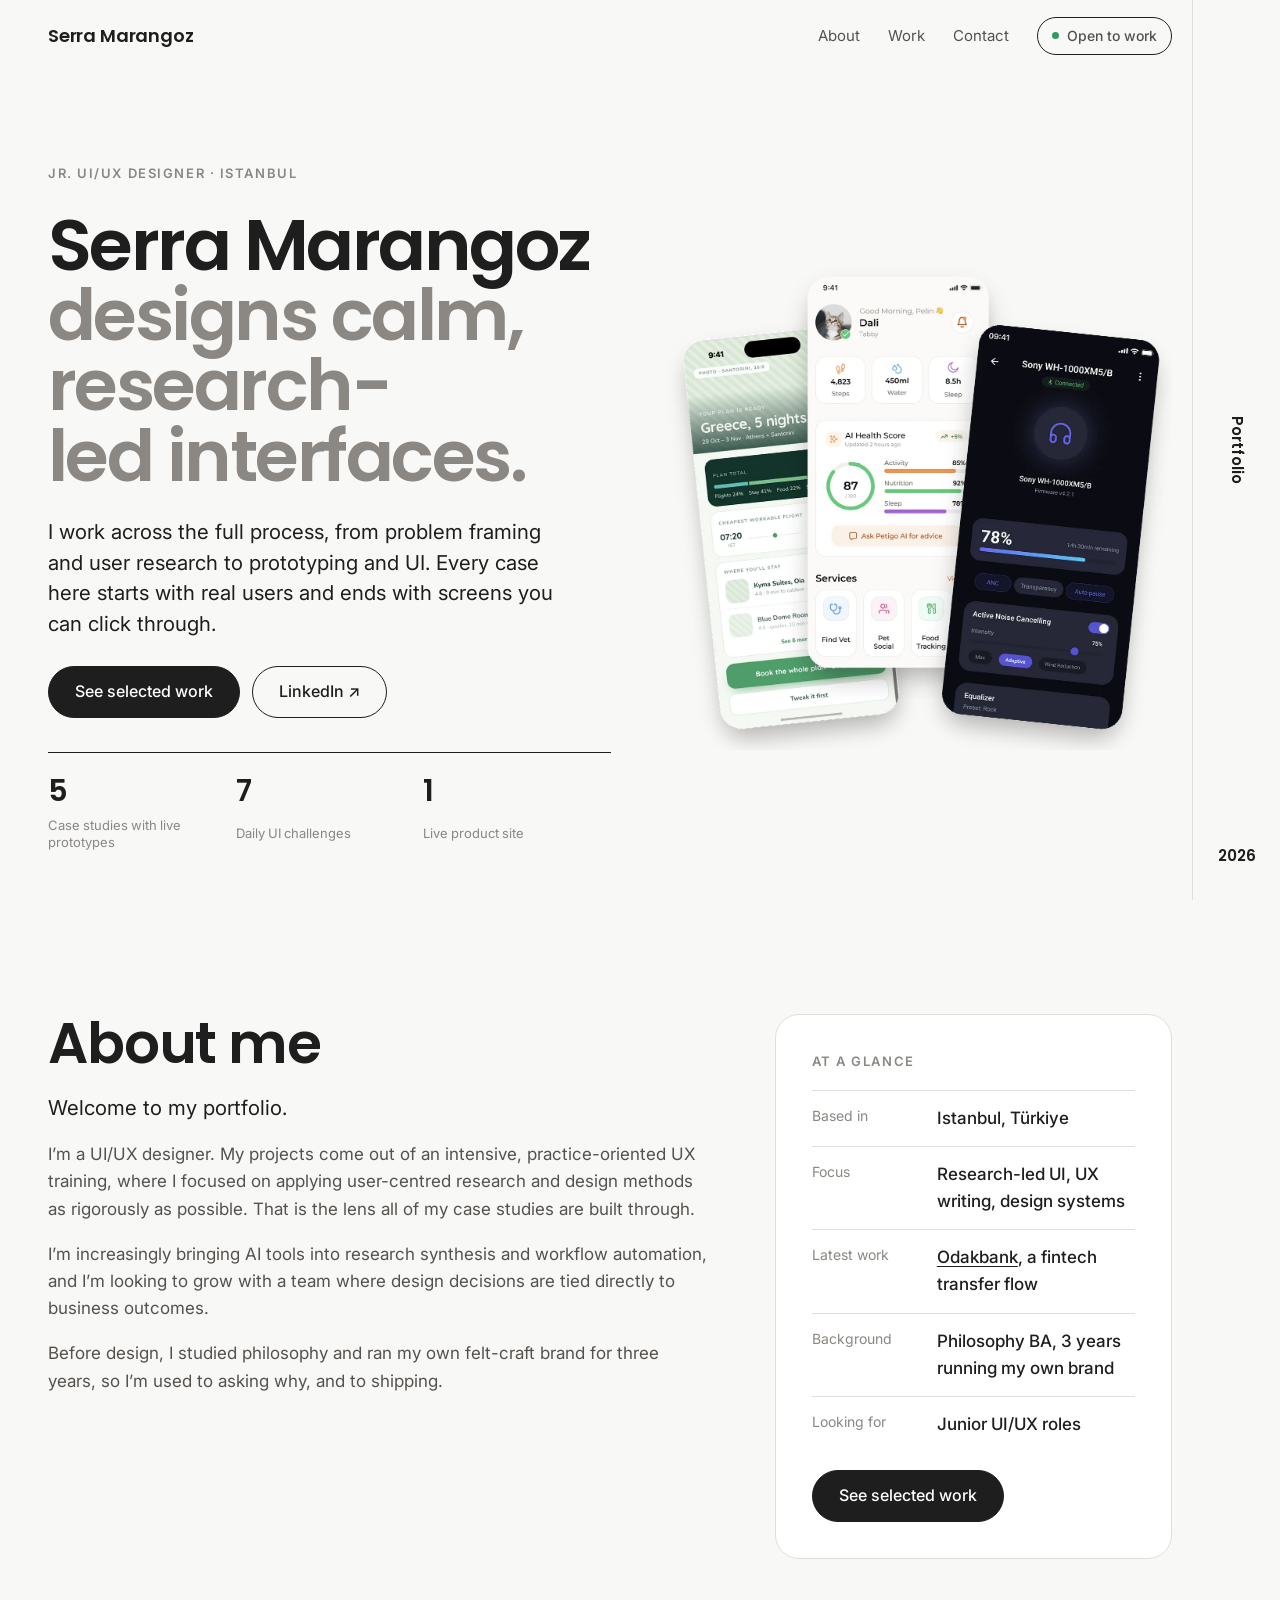
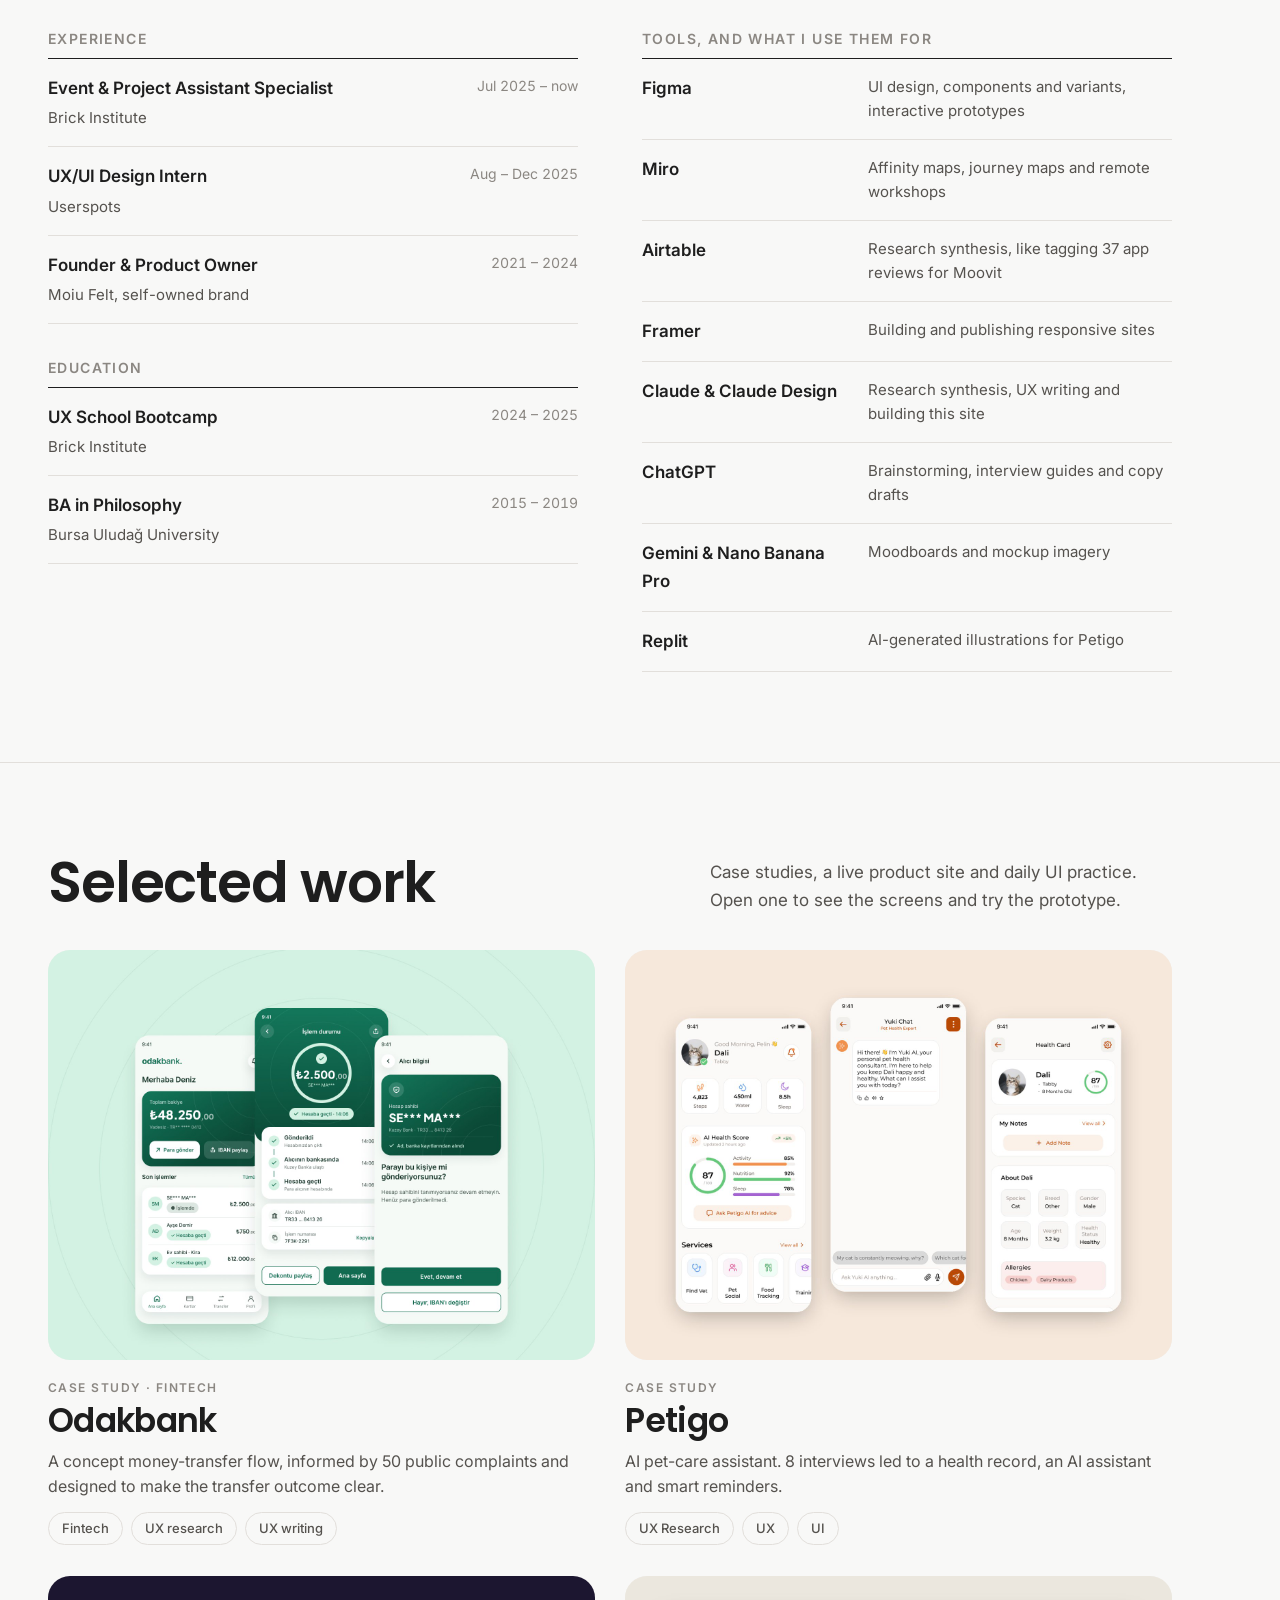
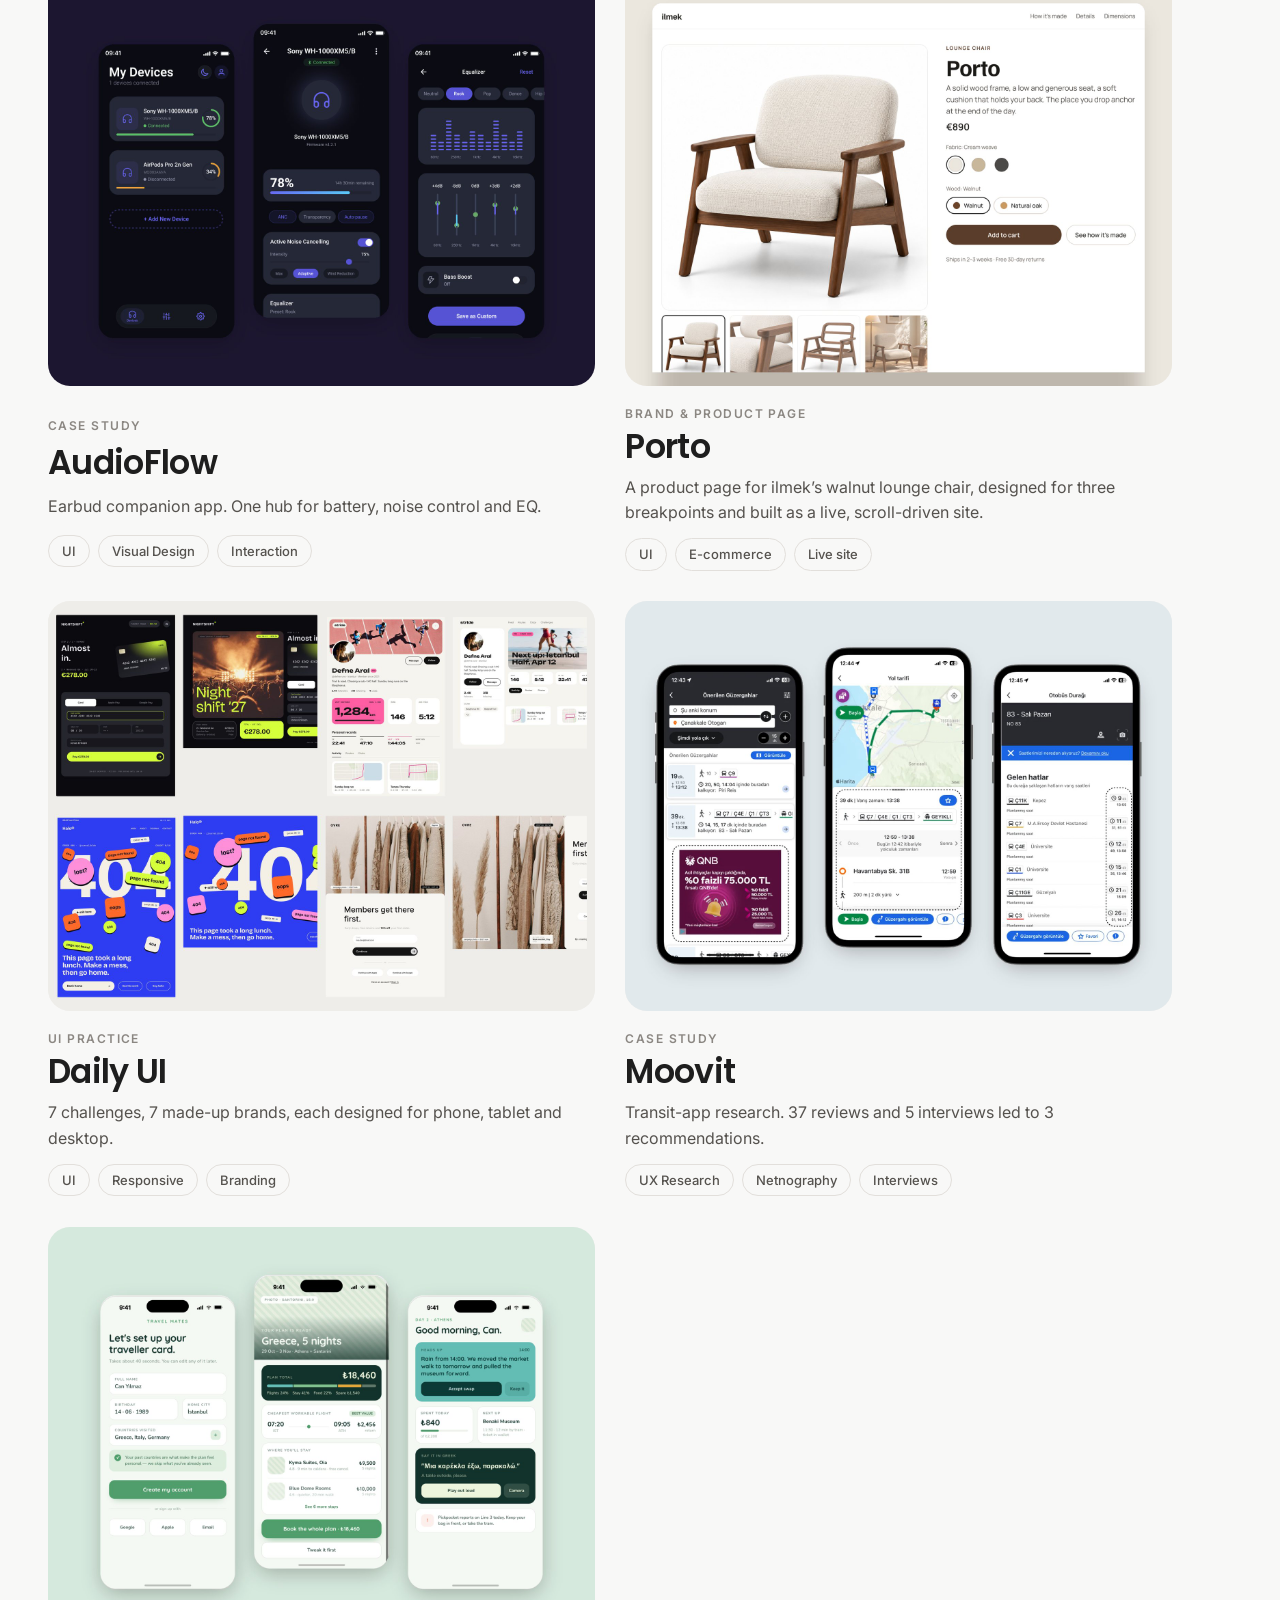
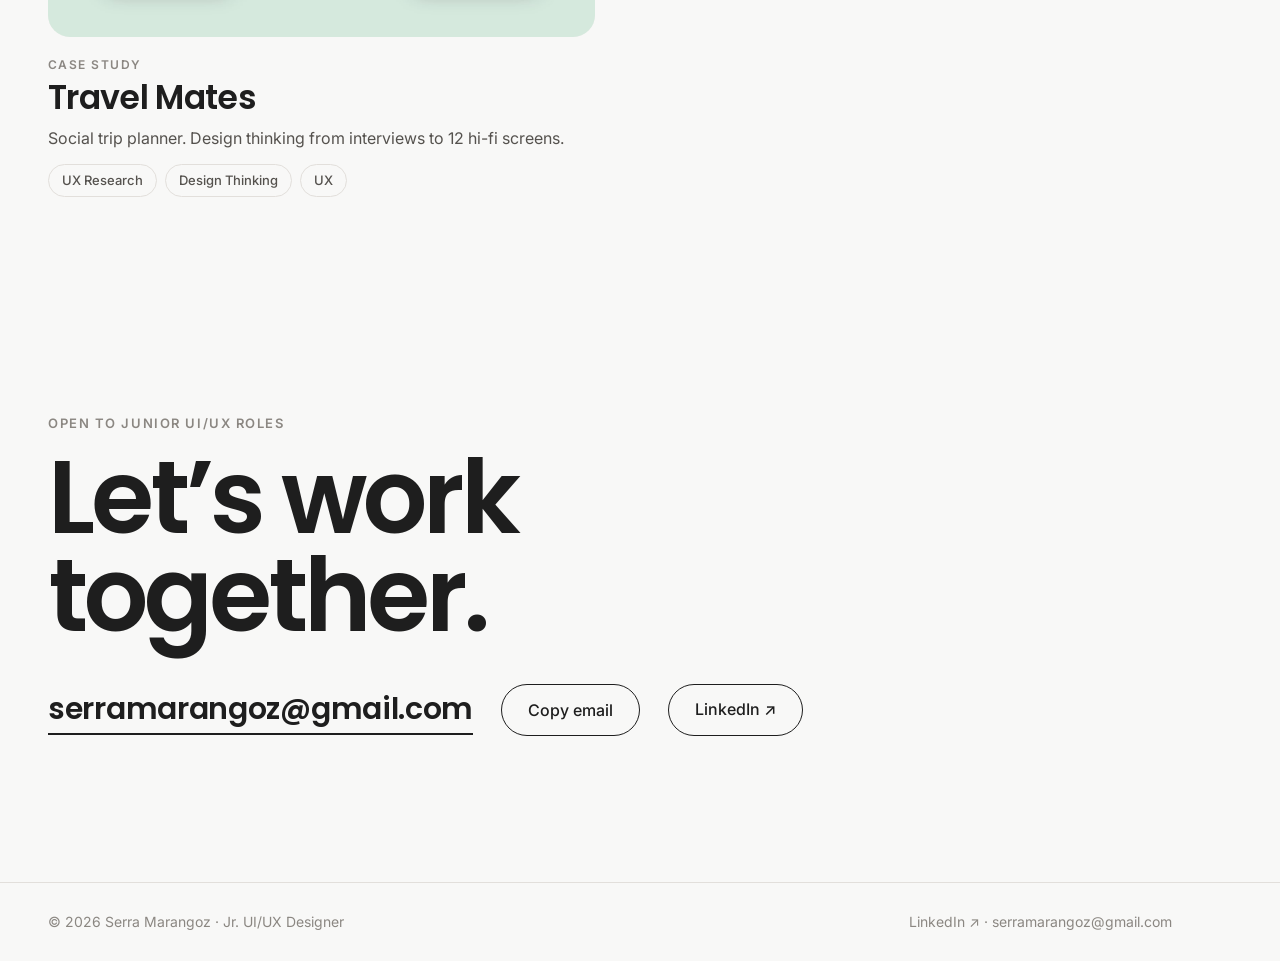
==== index.html @ dc9d54e0 "About: add an at-a-glance card in place of the photo Co-Authored-By: Claude Opus 5.5 <noreply@anthro" ====
<!doctype html>
<html lang="en">
<head>
<meta charset="utf-8">
<meta name="viewport" content="width=device-width, initial-scale=1, viewport-fit=cover">
<title>Serra Marangoz — UI/UX Designer</title>
<meta name="description" content="Portfolio of Serra Marangoz, a junior UI/UX designer. Research-led case studies with live Figma prototypes, Daily UI challenges and a live product site.">
<meta property="og:title" content="Serra Marangoz — UI/UX Designer">
<meta property="og:description" content="Portfolio of Serra Marangoz, a junior UI/UX designer. Research-led case studies with live Figma prototypes, Daily UI challenges and a live product site.">
<meta property="og:image" content="https://serramarangoz.github.io/assets/img/share.jpg">
<meta name="twitter:card" content="summary_large_image">
<meta name="theme-color" content="#f8f8f7">
<link rel="icon" href="data:image/svg+xml,%3Csvg xmlns=%27http://www.w3.org/2000/svg%27 viewBox=%270 0 64 64%27%3E%3Crect width=%2764%27 height=%2764%27 rx=%2714%27 fill=%27%231e1e1e%27/%3E%3Ctext x=%2732%27 y=%2744%27 font-family=%27Arial%27 font-weight=%27700%27 font-size=%2734%27 text-anchor=%27middle%27 fill=%27white%27%3ESM%3C/text%3E%3C/svg%3E">
<link rel="preconnect" href="https://fonts.googleapis.com"><link rel="preconnect" href="https://fonts.gstatic.com" crossorigin><link rel="stylesheet" href="https://fonts.googleapis.com/css2?family=Inter:wght@400;500;600&family=Poppins:wght@500;600&display=swap">
<link rel="stylesheet" href="./assets/style.css">
</head>
<body>
<div class="rail" aria-hidden="true"><div class="prog"></div><div class="label">Portfolio</div><div class="num">2026</div></div>
<header class="top">
  <div class="wrap">
    <a class="brand" href="./">Serra Marangoz</a>
    <nav class="menu" aria-label="Main"><a href="./#about">About</a><a href="./#work">Work</a><a href="./#contact" class="hide-sm">Contact</a>
      <a class="open" href="./#contact"><i></i><span>Open to work</span></a>
    </nav>
  </div>
</header>
<main>

<section class="hero" id="top"><div class="wrap hero-grid">
  <div class="stack">
    <p class="eyebrow">Jr. UI/UX Designer · Istanbul</p>
    <h1>Serra Marangoz <span class="soft">designs calm, research-led interfaces.</span></h1>
    <p class="lede">I work across the full process, from problem framing and user research to prototyping and UI. Every case here starts with real users and ends with screens you can click through.</p>
    <div class="btns"><a class="btn solid" href="#work">See selected work</a><a class="btn" href="https://www.linkedin.com/in/serramarangoz" target="_blank" rel="noopener">LinkedIn ↗</a></div>
    <div class="facts tabular"><div><b>5</b><span>Case studies with live prototypes</span></div><div><b>7</b><span>Daily UI challenges</span></div><div><b>1</b><span>Live product site</span></div></div>
  </div>
  <div class="collage"><img src="assets/img/hero-collage.webp" alt="Screens from Travel Mates, Petigo and AudioFlow" width="1302" height="1240" fetchpriority="high"></div>
</div></section>

<section class="sec" id="about"><div class="wrap">
  <div class="about-top no-portrait rv">
    <div class="bio">
      <h2>About me</h2>
      <p class="lede">Welcome to my portfolio.</p>
      <p>I’m a UI/UX designer. My projects come out of an intensive, practice-oriented UX training, where I focused on applying user-centred research and design methods as rigorously as possible. That is the lens all of my case studies are built through.</p>
      <p>I’m increasingly bringing AI tools into research synthesis and workflow automation, and I’m looking to grow with a team where design decisions are tied directly to business outcomes.</p>
      <p>Before design, I studied philosophy and ran my own felt-craft brand for three years, so I’m used to asking why, and to shipping.</p>
    </div>
    <aside class="snapshot" aria-label="At a glance">
      <p class="eyebrow">At a glance</p>
      <dl>
        <div><dt>Based in</dt><dd>Istanbul, Türkiye</dd></div>
        <div><dt>Focus</dt><dd>Research-led UI, UX writing, design systems</dd></div>
        <div><dt>Latest work</dt><dd><a href="work/odakbank.html">Odakbank</a>, a fintech transfer flow</dd></div>
        <div><dt>Background</dt><dd>Philosophy BA, 3 years running my own brand</dd></div>
        <div><dt>Looking for</dt><dd>Junior UI/UX roles</dd></div>
      </dl>
      <a class="btn solid" href="#work">See selected work</a>
    </aside>
  </div>
  <div class="cv rv">
    <div><h3>Experience</h3><dl>
      <div><dt>Event &amp; Project Assistant Specialist</dt><dd>Brick Institute</dd><span class="when">Jul 2025 – now</span></div>
      <div><dt>UX/UI Design Intern</dt><dd>Userspots</dd><span class="when">Aug – Dec 2025</span></div>
      <div><dt>Founder &amp; Product Owner</dt><dd>Moiu Felt, self-owned brand</dd><span class="when">2021 – 2024</span></div>
    </dl>
    <h3 style="margin-top:36px">Education</h3><dl>
      <div><dt>UX School Bootcamp</dt><dd>Brick Institute</dd><span class="when">2024 – 2025</span></div>
      <div><dt>BA in Philosophy</dt><dd>Bursa Uludağ University</dd><span class="when">2015 – 2019</span></div>
    </dl></div>
    <div><h3>Tools, and what I use them for</h3><dl class="tools"><div><dt>Figma</dt><dd>UI design, components and variants, interactive prototypes</dd></div><div><dt>Miro</dt><dd>Affinity maps, journey maps and remote workshops</dd></div><div><dt>Airtable</dt><dd>Research synthesis, like tagging 37 app reviews for Moovit</dd></div><div><dt>Framer</dt><dd>Building and publishing responsive sites</dd></div><div><dt>Claude &amp; Claude Design</dt><dd>Research synthesis, UX writing and building this site</dd></div><div><dt>ChatGPT</dt><dd>Brainstorming, interview guides and copy drafts</dd></div><div><dt>Gemini &amp; Nano Banana Pro</dt><dd>Moodboards and mockup imagery</dd></div><div><dt>Replit</dt><dd>AI-generated illustrations for Petigo</dd></div></dl></div>
  </div>
</div></section>

<section class="sec" id="work"><div class="wrap">
  <div class="sec-head rv"><h2>Selected work</h2><p>Case studies, a live product site and daily UI practice. Open one to see the screens and try the prototype.</p></div>
  <div class="cards"><a class="card rv" href="work/odakbank.html"><div class="media "><span class="ph" aria-hidden="true">Odakbank</span><img src="assets/img/work/odakbank.jpg" alt="Odakbank preview" loading="lazy" onerror="this.remove()"></div><div class="card-body"><span class="kind">Case study · Fintech</span><h3>Odakbank</h3><p class="what">A concept money-transfer flow, informed by 50 public complaints and designed to make the transfer outcome clear.</p><div class="tags"><span class="tag">Fintech</span><span class="tag">UX research</span><span class="tag">UX writing</span></div></div></a><a class="card rv" href="work/petigo.html"><div class="media "><span class="ph" aria-hidden="true">Petigo</span><img src="assets/img/work/petigo.jpg" alt="Petigo preview" loading="lazy" onerror="this.remove()"></div><div class="card-body"><span class="kind">Case study</span><h3>Petigo</h3><p class="what">AI pet-care assistant. 8 interviews led to a health record, an AI assistant and smart reminders.</p><div class="tags"><span class="tag">UX Research</span><span class="tag">UX</span><span class="tag">UI</span></div></div></a><a class="card rv" href="work/audioflow.html"><div class="media "><span class="ph" aria-hidden="true">AudioFlow</span><img src="assets/img/work/audioflow.jpg" alt="AudioFlow preview" loading="lazy" onerror="this.remove()"></div><div class="card-body"><span class="kind">Case study</span><h3>AudioFlow</h3><p class="what">Earbud companion app. One hub for battery, noise control and EQ.</p><div class="tags"><span class="tag">UI</span><span class="tag">Visual Design</span><span class="tag">Interaction</span></div></div></a><a class="card rv" href="work/porto.html"><div class="media "><span class="ph" aria-hidden="true">Porto</span><img src="assets/img/work/porto.jpg" alt="Porto preview" loading="lazy" onerror="this.remove()"></div><div class="card-body"><span class="kind">Brand &amp; product page</span><h3>Porto</h3><p class="what">A product page for ilmek’s walnut lounge chair, designed for three breakpoints and built as a live, scroll-driven site.</p><div class="tags"><span class="tag">UI</span><span class="tag">E-commerce</span><span class="tag">Live site</span></div></div></a><a class="card rv" href="daily-ui.html"><div class="media "><span class="ph" aria-hidden="true">Daily UI</span><img src="assets/img/work/daily-ui.jpg" alt="Daily UI preview" loading="lazy" onerror="this.remove()"></div><div class="card-body"><span class="kind">UI practice</span><h3>Daily UI</h3><p class="what">7 challenges, 7 made-up brands, each designed for phone, tablet and desktop.</p><div class="tags"><span class="tag">UI</span><span class="tag">Responsive</span><span class="tag">Branding</span></div></div></a><a class="card rv" href="work/moovit.html"><div class="media "><span class="ph" aria-hidden="true">Moovit</span><img src="assets/img/work/moovit.jpg" alt="Moovit preview" loading="lazy" onerror="this.remove()"></div><div class="card-body"><span class="kind">Case study</span><h3>Moovit</h3><p class="what">Transit-app research. 37 reviews and 5 interviews led to 3 recommendations.</p><div class="tags"><span class="tag">UX Research</span><span class="tag">Netnography</span><span class="tag">Interviews</span></div></div></a><a class="card rv" href="work/travel-mates.html"><div class="media "><span class="ph" aria-hidden="true">Travel Mates</span><img src="assets/img/work/travel-mates.jpg" alt="Travel Mates preview" loading="lazy" onerror="this.remove()"></div><div class="card-body"><span class="kind">Case study</span><h3>Travel Mates</h3><p class="what">Social trip planner. Design thinking from interviews to 12 hi-fi screens.</p><div class="tags"><span class="tag">UX Research</span><span class="tag">Design Thinking</span><span class="tag">UX</span></div></div></a></div>
</div></section>

<section class="contact" id="contact"><div class="wrap">
  <p class="eyebrow">Open to junior UI/UX roles</p>
  <h2 style="margin-top:16px">Let’s work together.</h2>
  <div class="row">
    <a class="mail" href="mailto:serramarangoz@gmail.com">serramarangoz@gmail.com</a>
    <button class="btn" type="button" data-copy="serramarangoz@gmail.com" data-out="copied">Copy email</button>
    <a class="btn" href="https://www.linkedin.com/in/serramarangoz" target="_blank" rel="noopener">LinkedIn ↗</a>
  </div>
  <p class="copied" id="copied" role="status"></p>
</div></section>

</main>
<footer class="foot"><div class="wrap"><span>© <span id="year">2026</span> Serra Marangoz · Jr. UI/UX Designer</span><span><a href="https://www.linkedin.com/in/serramarangoz" target="_blank" rel="noopener">LinkedIn ↗</a> · <a href="mailto:serramarangoz@gmail.com">serramarangoz@gmail.com</a></span></div></footer>
<button class="totop" type="button" aria-label="Back to top"><svg viewBox="0 0 24 24" fill="none" stroke="currentColor" stroke-width="2" stroke-linecap="round" stroke-linejoin="round" aria-hidden="true"><path d="M12 19V5M5 12l7-7 7 7"/></svg></button>
<script src="./assets/site.js"></script>
</body>
</html>
---- assets/style.css ----
/* Serra Marangoz — portfolio
   Layout: a reading column with a fixed hairline rail on the right that carries the
   page label (the same rail as the slide deck). Work is a numbered index with a cursor
   preview; case pages run Overview → Problem/Insight/Solution → Process → Prototype. */
:root{
  --bg:#f8f8f7;
  --surface:#ffffff;
  --ink:#1e1e1e;
  --ink-2:#55524e;
  --mute:#8b8782;
  --line:#e2dfdb;
  --chip:#efedea;
  --accent:#1e1e1e;
  --on-accent:#ffffff;
  --f-display:"Poppins","Helvetica Neue",Arial,sans-serif;
  --f-body:"Inter","Helvetica Neue",Arial,sans-serif;
  --gl:max(20px, env(safe-area-inset-left, 0px));
  --gr:max(20px, env(safe-area-inset-right, 0px));
  --rail:0px;
  --ease:cubic-bezier(.22,1,.36,1);
  color-scheme:light;
}
@media (prefers-color-scheme: dark){
  :root:not([data-theme="light"]){
    --bg:#141413; --surface:#1c1b1a; --ink:#f1efec; --ink-2:#bdb9b3; --mute:#8f8b85; --line:#2e2c2a; --chip:#242321;
    --accent:#f1efec; --on-accent:#141413; color-scheme:dark;
  }
}
:root[data-theme="dark"]{
  --bg:#141413; --surface:#1c1b1a; --ink:#f1efec; --ink-2:#bdb9b3; --mute:#8f8b85; --line:#2e2c2a; --chip:#242321;
  --accent:#f1efec; --on-accent:#141413; color-scheme:dark;
}

*{box-sizing:border-box}
html{background:var(--bg);scroll-behavior:smooth}
body{margin:0;background:var(--bg);color:var(--ink);font-family:var(--f-body);font-size:17px;line-height:1.6;-webkit-font-smoothing:antialiased;overflow-x:clip}
img{display:block;max-width:100%;height:auto}
a{color:inherit}
h1,h2,h3,h4,p{margin:0}
h1,h2,h3{font-family:var(--f-display);font-weight:600;letter-spacing:-.02em;line-height:1.08;text-wrap:balance}
:focus-visible{outline:2px solid var(--ink);outline-offset:3px;border-radius:6px}
::selection{background:var(--ink);color:var(--bg)}

@media (min-width:1100px){ :root{ --rail:88px } }
.wrap{max-width:1280px;margin:0 auto;padding-left:var(--gl);padding-right:calc(var(--gr) + var(--rail))}
@media (min-width:1100px){ .wrap{padding-left:max(48px,var(--gl))} }

.eyebrow{font-size:13px;font-weight:600;letter-spacing:.12em;text-transform:uppercase;color:var(--mute)}
.lede{font-size:clamp(19px,1.6vw,23px);line-height:1.5;color:var(--ink);max-width:40ch}
.body{color:var(--ink-2);max-width:62ch}
.tabular{font-variant-numeric:tabular-nums}

/* ---------- rail (desktop) ---------- */
.rail{display:none}
@media (min-width:1100px){
  .rail{display:block;position:fixed;top:0;bottom:0;right:0;width:var(--rail);border-left:1px solid var(--line);z-index:40;background:var(--bg)}
  .rail .label{position:absolute;top:50%;left:50%;transform:translate(-50%,-50%) rotate(90deg);font-family:var(--f-display);font-weight:600;font-size:15px;white-space:nowrap;letter-spacing:.01em}
  .rail .num{position:absolute;bottom:32px;left:0;right:0;text-align:center;font-family:var(--f-display);font-weight:600;font-size:15px}
  .rail .prog{position:absolute;top:0;left:-1px;width:1px;height:0;background:var(--ink)}
}

/* ---------- header ---------- */
body::before{content:"";position:fixed;inset:0 0 auto;height:env(safe-area-inset-top,0px);z-index:60;background:var(--bg)}
.top{position:sticky;top:env(safe-area-inset-top,0px);z-index:30;background:color-mix(in srgb,var(--bg) 86%,transparent);backdrop-filter:blur(14px);-webkit-backdrop-filter:blur(14px);border-bottom:1px solid transparent;transition:border-color .3s}
.top.scrolled{border-bottom-color:var(--line)}
.top .wrap{display:flex;align-items:center;justify-content:space-between;gap:20px;height:72px}
.brand{font-family:var(--f-display);font-weight:600;font-size:18px;text-decoration:none;letter-spacing:-.01em;white-space:nowrap}
.menu{display:flex;align-items:center;gap:28px;font-size:15px}
.menu a{text-decoration:none;color:var(--ink-2);transition:color .2s}
.menu a:hover,.menu a[aria-current="page"]{color:var(--ink)}
.open{display:inline-flex;align-items:center;gap:8px;font-size:14px;font-weight:500;border:1px solid var(--ink);border-radius:100px;padding:7px 14px;text-decoration:none;white-space:nowrap}
.open i{width:7px;height:7px;border-radius:50%;background:#2f9e5b;box-shadow:0 0 0 0 rgba(47,158,91,.5);animation:ping 2.4s infinite}
@keyframes ping{70%{box-shadow:0 0 0 7px rgba(47,158,91,0)}100%{box-shadow:0 0 0 0 rgba(47,158,91,0)}}
@media (max-width:820px){ .menu .hide-sm{display:none} .menu{gap:18px} }
@media (max-width:480px){ .open span{display:none} .open{padding:8px} }

/* ---------- buttons, tags ---------- */
.btn{display:inline-flex;align-items:center;justify-content:center;gap:10px;height:52px;padding:0 26px;border-radius:100px;font-size:16px;font-weight:500;text-decoration:none;border:1px solid var(--ink);background:transparent;color:var(--ink);cursor:pointer;font-family:inherit;transition:background .25s,color .25s,transform .25s var(--ease)}
.btn:hover{background:var(--ink);color:var(--bg)}
.btn.solid{background:var(--accent);border-color:var(--accent);color:var(--on-accent)}
.btn.solid:hover{opacity:.88}
.btn:active{transform:scale(.98)}
.btns{display:flex;flex-wrap:wrap;gap:12px}
.tags{display:flex;flex-wrap:wrap;gap:8px}
.tag{font-size:13px;font-weight:500;border:1px solid var(--line);border-radius:100px;padding:5px 13px;color:var(--ink-2);white-space:nowrap}

/* ---------- hero (home) ---------- */
.hero{padding-block:clamp(56px,10vh,120px) clamp(48px,8vh,96px)}
.hero h1{font-size:clamp(44px,7.4vw,112px);line-height:.98;letter-spacing:-.035em;max-width:11.5ch}
.hero h1 .soft{color:var(--mute)}
.hero .row{display:grid;grid-template-columns:minmax(0,1.1fr) minmax(0,.9fr);gap:clamp(28px,5vw,80px);align-items:end;margin-top:clamp(32px,6vh,64px)}
.hero .stack{display:grid;gap:26px}
.hero .facts{display:grid;grid-template-columns:repeat(3,minmax(0,1fr));border-top:1px solid var(--ink)}
.hero .facts div{padding:14px 12px 0 0;display:grid;gap:2px}
.hero .facts b{font-family:var(--f-display);font-weight:600;font-size:clamp(22px,2.4vw,30px);letter-spacing:-.02em}
.hero .facts span{font-size:13px;color:var(--mute);line-height:1.35}
@media (max-width:820px){ .hero .row{grid-template-columns:1fr} }

/* ---------- section heads ---------- */
.sec{padding-block:clamp(64px,10vh,120px)}
.sec + .sec{border-top:1px solid var(--line)}
.sec-head{display:flex;justify-content:space-between;align-items:end;gap:20px;flex-wrap:wrap;margin-bottom:clamp(28px,4vh,44px)}
.sec-head h2{font-size:clamp(34px,4.4vw,60px)}
.sec-head p{color:var(--ink-2);max-width:42ch}

/* ---------- work index ---------- */
.index{list-style:none;margin:0;padding:0;border-top:1px solid var(--ink)}
.index li{border-bottom:1px solid var(--line)}
.index a{display:grid;grid-template-columns:56px minmax(0,1fr) minmax(0,1.25fr) minmax(0,1fr);gap:24px;align-items:center;padding:30px 0;text-decoration:none;transition:padding .45s var(--ease)}
.index .n{font-size:14px;font-weight:600;color:var(--mute);font-variant-numeric:tabular-nums}
.index h3{font-size:clamp(28px,3.4vw,44px);transition:transform .5s var(--ease)}
.index .what{color:var(--ink-2);font-size:16px;line-height:1.5}
.index .tags{justify-content:flex-end}
.index .thumb{display:none}
@media (hover:hover) and (pointer:fine){
  .index a:hover h3{transform:translateX(10px)}
  .index:hover a{opacity:.42} .index a:hover{opacity:1}
  .index a{transition:opacity .35s,padding .45s var(--ease)}
}
@media (max-width:900px){
  .index a{grid-template-columns:40px minmax(0,1fr);gap:8px 14px;padding:24px 0}
  .index .what,.index .tags{grid-column:2}
  .index .tags{justify-content:flex-start}
  .index .thumb{display:block;grid-column:2;aspect-ratio:16/10;max-width:100%;border-radius:14px;overflow:hidden;background:var(--chip);margin-top:8px}
  .index .thumb img{width:100%;height:100%;object-fit:cover}
}
.peek{position:fixed;left:0;top:0;width:340px;aspect-ratio:4/3;border-radius:16px;overflow:hidden;pointer-events:none;z-index:35;opacity:0;transform:translate(-50%,-50%) scale(.9);transition:opacity .3s,transform .45s var(--ease);background:var(--chip);box-shadow:0 30px 60px -20px rgba(0,0,0,.25)}
.peek.on{opacity:1;transform:translate(-50%,-50%) scale(1)}
.peek img{position:absolute;inset:0;width:100%;height:100%;object-fit:cover;opacity:0;transition:opacity .25s}
.peek img.on{opacity:1}

/* ---------- media placeholder ---------- */
.media{position:relative;background:var(--chip);overflow:hidden;border-radius:20px;max-width:100%}
.media img{width:100%;height:100%;object-fit:cover}
.media .ph{position:absolute;inset:0;display:grid;place-items:center;font-family:var(--f-display);font-weight:600;color:var(--mute);font-size:clamp(28px,4vw,56px);letter-spacing:-.02em;z-index:0}
.media img{position:relative;z-index:1}

/* ---------- daily ui strip (home) ---------- */
.strip{display:grid;grid-template-columns:repeat(7,minmax(0,1fr));gap:14px}
.strip a{display:grid;gap:10px;text-decoration:none}
.strip .media{aspect-ratio:3/4;border-radius:14px}
.strip .media img{transition:transform .8s var(--ease)}
.strip a:hover .media img{transform:scale(1.05)}
.strip b{font-size:12px;font-weight:600;color:var(--mute);letter-spacing:.08em}
.strip span{font-family:var(--f-display);font-weight:600;font-size:16px;line-height:1.2}
@media (max-width:1000px){ .strip{grid-template-columns:repeat(4,minmax(0,1fr))} }
@media (max-width:560px){ .strip{grid-template-columns:repeat(2,minmax(0,1fr))} }

/* ---------- feature (porto) ---------- */
.feature{display:grid;grid-template-columns:minmax(0,1.2fr) minmax(0,.8fr);gap:clamp(28px,4vw,64px);align-items:center;text-decoration:none}
.feature .media{aspect-ratio:4/3;border-radius:24px}
.feature .media img{transition:transform 1.2s var(--ease)}
.feature:hover .media img{transform:scale(1.04)}
.feature .copy{display:grid;gap:18px}
.feature h3{font-size:clamp(34px,4vw,56px)}
@media (max-width:820px){ .feature{grid-template-columns:1fr} }

/* ---------- about ---------- */
.about{display:grid;grid-template-columns:minmax(0,1fr) minmax(0,1fr);gap:clamp(32px,5vw,96px)}
.about .bio{display:grid;gap:22px;align-content:start}
.about .bio p{color:var(--ink-2)}
.cv{display:grid;gap:40px}
.cv h3{font-size:14px;font-weight:600;letter-spacing:.1em;text-transform:uppercase;color:var(--mute);font-family:var(--f-body);margin-bottom:12px}
.cv dl{margin:0;border-top:1px solid var(--ink)}
.cv dl div{display:grid;grid-template-columns:minmax(0,1fr) auto;gap:4px 16px;padding:16px 0;border-bottom:1px solid var(--line)}
.cv dt{font-weight:600}
.cv dd{margin:0;color:var(--ink-2);font-size:15px}
.cv .when{color:var(--mute);font-size:14px;font-variant-numeric:tabular-nums;white-space:nowrap;grid-column:2;grid-row:1}
@media (max-width:820px){ .about{grid-template-columns:1fr} }

/* ---------- contact ---------- */
.contact{padding-block:clamp(80px,14vh,160px)}
.contact h2{font-size:clamp(48px,8vw,128px);letter-spacing:-.04em;line-height:.95;max-width:9ch}
.contact .row{display:flex;flex-wrap:wrap;gap:14px 28px;align-items:center;margin-top:40px}
.mail{font-family:var(--f-display);font-weight:600;font-size:clamp(20px,2.4vw,30px);letter-spacing:-.01em;text-decoration:none;border-bottom:2px solid var(--ink);word-break:break-all}
.copied{font-size:14px;color:var(--mute);min-height:1.4em}
footer.foot{border-top:1px solid var(--line);padding-block:28px max(28px,env(safe-area-inset-bottom,0px))}
footer.foot .wrap{display:flex;justify-content:space-between;gap:16px;flex-wrap:wrap;font-size:14px;color:var(--mute)}
footer.foot a{text-decoration:none}
footer.foot a:hover{color:var(--ink)}

/* ---------- case pages ---------- */
.back{display:inline-flex;align-items:center;gap:8px;font-size:15px;color:var(--ink-2);text-decoration:none;margin-bottom:28px}
.back:hover{color:var(--ink)}
.case-hero{padding-block:clamp(40px,8vh,88px) clamp(36px,6vh,64px)}
.case-hero .grid{display:grid;grid-template-columns:minmax(0,1fr) minmax(0,1fr);gap:clamp(28px,5vw,72px);align-items:center}
.case-hero .copy{display:grid;gap:22px}
.case-hero h1{font-size:clamp(52px,7vw,104px);letter-spacing:-.035em;line-height:.95}
.case-hero .media{aspect-ratio:4/3.1;border-radius:24px}
.meta{display:grid;grid-template-columns:repeat(4,minmax(0,1fr));gap:0;border-top:1px solid var(--ink);margin-top:clamp(40px,7vh,72px)}
.meta div{padding:16px 16px 0 0;display:grid;gap:4px;min-width:0}
.meta dt{font-size:12px;font-weight:600;letter-spacing:.1em;text-transform:uppercase;color:var(--mute)}
.meta dd{margin:0;font-weight:500}
@media (max-width:900px){ .case-hero .grid{grid-template-columns:1fr} .meta{grid-template-columns:repeat(2,minmax(0,1fr));row-gap:18px} }

.story{display:grid;grid-template-columns:repeat(3,minmax(0,1fr));gap:20px}
.story article{background:var(--surface);border-radius:24px;padding:clamp(24px,2.6vw,36px);display:grid;gap:12px;align-content:start;border:1px solid var(--line)}
.story article.key{background:var(--ink);color:var(--bg);border-color:var(--ink)}
.story article.key p{color:color-mix(in srgb,var(--bg) 78%,var(--ink))}
.story .k{font-size:13px;font-weight:600;letter-spacing:.1em;text-transform:uppercase;color:var(--mute)}
.story article.key .k{color:color-mix(in srgb,var(--bg) 65%,var(--ink))}
.story h3{font-size:clamp(22px,2vw,28px);line-height:1.2}
.story p{color:var(--ink-2);font-size:16px}
@media (max-width:900px){ .story{grid-template-columns:1fr} }

.process{display:grid;grid-template-columns:repeat(var(--n,4),minmax(0,1fr));gap:28px;list-style:none;margin:0;padding:0}
.process li{border-top:2px solid var(--ink);padding-top:18px;display:grid;gap:6px;align-content:start}
.process .n{font-size:13px;font-weight:600;color:var(--mute);font-variant-numeric:tabular-nums}
.process h3{font-size:22px}
.process p{color:var(--ink-2);font-size:15px}
@media (max-width:900px){ .process{grid-template-columns:repeat(2,minmax(0,1fr))} }
@media (max-width:520px){ .process{grid-template-columns:1fr} }

/* prototype player */
.player{position:relative;border-radius:24px;overflow:hidden;background:var(--ink);aspect-ratio:16/10;max-width:100%}
.player.tall{aspect-ratio:4/5}
.player iframe{position:absolute;inset:0;width:100%;height:100%;border:0}
.player .poster{position:absolute;inset:0;display:grid;place-items:center;align-content:center;gap:18px;color:var(--bg);text-align:center;padding:24px;cursor:pointer;border:0;background:transparent;font-family:inherit;width:100%}
.player .poster .bgimg{position:absolute;inset:0;width:100%;height:100%;object-fit:cover;opacity:.35;transition:opacity .5s,transform 1.2s var(--ease)}
.player .poster:hover .bgimg{opacity:.45;transform:scale(1.03)}
.player .poster .play{position:relative;width:84px;height:84px;border-radius:50%;background:var(--bg);color:var(--ink);display:grid;place-items:center;transition:transform .4s var(--ease)}
.player .poster:hover .play{transform:scale(1.08)}
.player .poster .play svg{width:26px;height:26px;margin-left:4px}
.player .poster strong{position:relative;font-family:var(--f-display);font-weight:600;font-size:clamp(20px,2.2vw,28px)}
.player .poster small{position:relative;font-size:14px;opacity:.8}
.player-note{display:flex;justify-content:space-between;gap:16px;flex-wrap:wrap;margin-top:14px;font-size:14px;color:var(--mute)}
.player-note a{color:var(--ink);font-weight:500}
@media (max-width:700px){ .player{aspect-ratio:3/4} }

.decisions{display:grid;grid-template-columns:repeat(2,minmax(0,1fr));gap:20px}
.decisions article{border-top:1px solid var(--ink);padding-top:18px;display:grid;gap:8px}
.decisions .pain{font-size:13px;font-weight:600;letter-spacing:.08em;text-transform:uppercase;color:var(--accent-text,var(--mute))}
.decisions h3{font-size:24px}
.decisions p{color:var(--ink-2);font-size:16px;max-width:52ch}
@media (max-width:760px){ .decisions{grid-template-columns:1fr} }

.next{display:grid;grid-template-columns:auto minmax(0,1fr) auto;gap:24px;align-items:center;text-decoration:none;padding-block:clamp(40px,7vh,72px);border-top:1px solid var(--ink)}
.next small{font-size:13px;font-weight:600;letter-spacing:.1em;text-transform:uppercase;color:var(--mute)}
.next b{font-family:var(--f-display);font-weight:600;font-size:clamp(36px,5vw,72px);letter-spacing:-.03em;line-height:1}
.next .arr{font-size:clamp(32px,4vw,56px);transition:transform .5s var(--ease)}
.next:hover .arr{transform:translateX(10px)}
@media (max-width:600px){ .next{grid-template-columns:1fr} .next .arr{display:none} }

/* ---------- daily ui page ---------- */
.dui{display:grid;gap:clamp(64px,10vh,120px)}
.dui article{display:grid;grid-template-columns:minmax(0,.75fr) minmax(0,1.25fr);gap:clamp(28px,4vw,64px);align-items:start}
.dui .copy{display:grid;gap:16px;position:sticky;top:104px}
.dui .num{font-family:var(--f-display);font-weight:600;font-size:15px;color:var(--mute);font-variant-numeric:tabular-nums}
.dui h2{font-size:clamp(34px,4vw,54px)}
.dui .brand-line{font-size:18px}
.dui .brief{font-size:15px;color:var(--mute);border-left:2px solid var(--line);padding-left:14px}
.dui ol{margin:0;padding:0;list-style:none;display:grid;gap:14px;counter-reset:d}
.dui ol li{display:grid;grid-template-columns:28px minmax(0,1fr);gap:4px 6px;counter-increment:d}
.dui ol li::before{content:"0" counter(d);font-size:13px;font-weight:600;color:var(--mute);padding-top:3px}
.dui ol b{font-family:var(--f-display);font-weight:600}
.dui ol span{grid-column:2;color:var(--ink-2);font-size:15px}
.dui .media{aspect-ratio:16/10.4;border-radius:22px}
.dui .media img{object-fit:cover;object-position:top center}
@media (max-width:900px){ .dui article{grid-template-columns:1fr} .dui .copy{position:static} }

/* reveal: content is visible at rest; only nudged when it starts below the fold */
.rv{transition:opacity .9s var(--ease),transform 1s var(--ease)}
.js .rv.pre{opacity:0;transform:translateY(28px)}

@media (prefers-reduced-motion:reduce){
  html{scroll-behavior:auto}
  .js .rv.pre{opacity:1;transform:none}
  .open i{animation:none}
  *{transition-duration:.01ms!important}
}

/* ===== v2: image-first layout ===== */
.hero-grid{display:grid;grid-template-columns:minmax(0,1.05fr) minmax(0,.95fr);gap:clamp(24px,4vw,64px);align-items:center}
.hero-grid .stack{display:grid;gap:26px}
.hero-grid h1{font-size:clamp(44px,5.6vw,88px);max-width:12ch}
.hero-grid .facts{margin-top:8px}
.collage{position:relative;min-width:0}
.collage img{width:100%;height:auto;animation:float-in 1.2s var(--ease) both}
@keyframes float-in{from{opacity:0;transform:translateY(24px)}to{opacity:1;transform:none}}
@media (max-width:900px){.hero-grid{grid-template-columns:1fr}.collage{max-width:560px;margin:0 auto;order:-1}}

.cards{display:grid;grid-template-columns:repeat(2,minmax(0,1fr));gap:clamp(20px,2.4vw,36px)}
.card{display:grid;gap:18px;text-decoration:none;min-width:0}
.card .media{aspect-ratio:4/3;border-radius:22px}
.card .media img{transition:transform 1s var(--ease)}
.card:hover .media img{transform:scale(1.035)}
.card-body{display:grid;grid-template-columns:auto minmax(0,1fr);gap:6px 16px;align-items:start}
.card-body .n{font-size:14px;font-weight:600;color:var(--mute);padding-top:8px;font-variant-numeric:tabular-nums}
.card-body h3{font-size:clamp(26px,2.6vw,36px)}
.card-body .what{color:var(--ink-2);font-size:16px;margin-top:4px}
.card-body .tags{grid-column:2}
@media (max-width:760px){.cards{grid-template-columns:1fr}}

.strip{display:flex;gap:16px;overflow-x:auto;scroll-snap-type:x mandatory;padding-bottom:12px;scrollbar-width:thin}
.strip a{flex:0 0 clamp(260px,30vw,420px);scroll-snap-align:start}
.strip .media{aspect-ratio:16/10;border-radius:16px}
.strip .media img{object-fit:cover;object-position:center}

.decisions{grid-template-columns:repeat(var(--n,4),minmax(0,1fr));gap:clamp(16px,2vw,28px)}
.decisions article{border-top:0;padding-top:0;align-content:start}
.decisions .shot{background:var(--chip);border-radius:20px;padding:clamp(14px,1.6vw,22px);display:grid;place-items:center;margin-bottom:10px;aspect-ratio:3/4.4;max-width:100%;overflow:hidden}
.decisions .shot img{max-height:100%;width:auto;max-width:100%;border-radius:18px;box-shadow:0 18px 40px -18px rgba(20,15,10,.35)}
.decisions .shot.device img{border-radius:0;box-shadow:none}
.decisions .pain{color:var(--mute)}
.decisions h3{font-size:clamp(19px,1.7vw,23px)}
.decisions p{font-size:15px}
@media (max-width:1000px){.decisions{grid-template-columns:repeat(2,minmax(0,1fr))}}
@media (max-width:420px){.decisions{grid-template-columns:1fr}}

.case-hero .media{aspect-ratio:4/3}
.dui .media{aspect-ratio:auto;background:transparent}
.dui .media img{height:auto;border-radius:22px}
.dui .media .ph{display:none}
@media (prefers-reduced-motion:reduce){.collage img{animation:none}}

/* ===== v3 ===== */
.card-body{display:grid;grid-template-columns:1fr;gap:6px}
.card-body .kind{font-size:12px;font-weight:600;letter-spacing:.12em;text-transform:uppercase;color:var(--mute)}
.card-body .tags{grid-column:auto;margin-top:6px}

.about-top{display:grid;grid-template-columns:minmax(0,.8fr) minmax(0,1.2fr);gap:clamp(28px,5vw,80px);align-items:center;margin-bottom:clamp(48px,8vh,88px)}
.portrait{margin:0;border-radius:24px;overflow:hidden;aspect-ratio:1/1;max-width:100%;background:var(--chip)}
.portrait img{width:100%;height:100%;object-fit:cover}
.about-top .bio{display:grid;gap:18px}
.about-top .bio h2{font-size:clamp(34px,4.4vw,60px)}
.about-top .bio p{color:var(--ink-2);max-width:60ch}
.about-top .bio .lede{color:var(--ink)}
#about .cv{grid-template-columns:minmax(0,1fr) minmax(0,1fr);gap:clamp(32px,5vw,80px);display:grid}
.tools{margin:0;display:grid;grid-template-columns:1fr;border-top:1px solid var(--ink)}
.tools div{display:grid;grid-template-columns:minmax(0,.9fr) minmax(0,1.3fr);gap:4px 18px;padding:13px 0;border-bottom:1px solid var(--line)}
.tools dt{font-weight:600}
.tools dd{margin:0;color:var(--ink-2);font-size:15px}
@media (max-width:820px){.about-top,#about .cv{grid-template-columns:1fr}.portrait{max-width:360px}.tools div{grid-template-columns:1fr}}

.totop{position:fixed;right:calc(var(--rail) + max(20px, env(safe-area-inset-right,0px)));bottom:max(20px, env(safe-area-inset-bottom,0px));z-index:45;width:48px;height:48px;border-radius:50%;
  border:1px solid var(--ink);background:var(--bg);color:var(--ink);display:grid;place-items:center;cursor:pointer;opacity:0;transform:translateY(12px);pointer-events:none;transition:opacity .3s,transform .4s var(--ease),background .2s,color .2s}
.totop svg{width:20px;height:20px}
.totop.on{opacity:1;transform:none;pointer-events:auto}
.totop:hover{background:var(--ink);color:var(--bg)}

/* daily ui: zoom + viewer */
.dui-media{display:grid;gap:20px;min-width:0}
.zoom{all:unset;cursor:zoom-in;position:relative;display:block;border-radius:22px}
.zoom:focus-visible{outline:2px solid var(--ink);outline-offset:4px}
.zoom-hint{position:absolute;right:16px;bottom:16px;background:var(--ink);color:var(--bg);font-size:13px;font-weight:500;padding:8px 14px;border-radius:100px;opacity:0;transform:translateY(6px);transition:opacity .3s,transform .4s var(--ease)}
.zoom:hover .zoom-hint,.zoom:focus-visible .zoom-hint{opacity:1;transform:none}
@media (hover:none){.zoom-hint{opacity:1;transform:none}}
.dui-proto .player{aspect-ratio:16/10}
.lb{position:fixed;inset:0;z-index:100;background:#0e0d0c;display:grid;grid-template-rows:auto 1fr;color:#f1efec}
.lb[hidden]{display:none!important}
.lb-bar{display:flex;align-items:center;gap:16px;padding:max(14px,env(safe-area-inset-top,0px)) max(20px,env(safe-area-inset-right,0px)) 14px max(20px,env(safe-area-inset-left,0px));border-bottom:1px solid rgba(255,255,255,.12)}
.lb-tabs{display:flex;gap:6px;flex-wrap:wrap}
.lb-tabs button{all:unset;cursor:pointer;font-size:14px;padding:7px 14px;border-radius:100px;border:1px solid rgba(255,255,255,.25)}
.lb-tabs button[aria-pressed="true"]{background:#f1efec;color:#141413;border-color:#f1efec}
.lb-tabs button:focus-visible,.lb-x:focus-visible,.lb-nav:focus-visible{outline:2px solid #f1efec;outline-offset:2px}
.lb-title{margin-left:auto;font-family:var(--f-display);font-weight:600;font-size:15px;opacity:.8;white-space:nowrap;overflow:hidden;text-overflow:ellipsis}
.lb-x{all:unset;cursor:pointer;width:40px;height:40px;display:grid;place-items:center;border-radius:50%;border:1px solid rgba(255,255,255,.25);font-size:15px}
.lb-stage{overflow:auto;display:grid;justify-items:center;align-items:start;padding:28px max(64px,env(safe-area-inset-right,0px)) 40px max(64px,env(safe-area-inset-left,0px));overscroll-behavior:contain}
.lb-stage img{max-width:100%;height:auto;border-radius:14px;box-shadow:0 30px 80px -30px rgba(0,0,0,.6)}
.lb-nav{all:unset;cursor:pointer;position:fixed;top:50%;width:44px;height:44px;border-radius:50%;display:grid;place-items:center;background:rgba(255,255,255,.1);border:1px solid rgba(255,255,255,.2);font-size:18px}
.lb-nav.prev{left:max(12px,env(safe-area-inset-left,0px))}.lb-nav.next{right:max(12px,env(safe-area-inset-right,0px))}
@media (max-width:600px){.lb-stage{padding:16px 12px 80px}.lb-nav{top:auto;bottom:max(16px,env(safe-area-inset-bottom,0px))}.lb-title{display:none}}

/* ===== porto case ===== */
.brand-intro{display:grid;grid-template-columns:repeat(2,minmax(0,1fr));gap:clamp(28px,4vw,64px)}
.brand-intro > div{display:grid;gap:12px;align-content:start}
.brand-intro h2{font-size:clamp(32px,3.6vw,48px)}
.brand-intro p:not(.eyebrow){color:var(--ink-2)}
.brand-intro .brief-box{grid-column:1/-1;border-top:1px solid var(--ink);padding-top:24px}
.brand-intro .brief-box .lede{color:var(--ink);max-width:48ch}
.prows{display:grid;gap:clamp(40px,7vh,80px)}
.prows article{display:grid;grid-template-columns:minmax(0,1.35fr) minmax(0,.65fr);gap:clamp(24px,4vw,56px);align-items:center}
.prows article:nth-child(even){grid-template-columns:minmax(0,.65fr) minmax(0,1.35fr)}
.prows article:nth-child(even) .media{order:2}
.prows .media{border-radius:20px;max-height:640px;border:1px solid var(--line)}
.prows .media img{object-fit:cover;object-position:top}
.prows .copy{display:grid;gap:10px}
.prows .pain{font-size:13px;font-weight:600;letter-spacing:.08em;text-transform:uppercase;color:var(--mute)}
.prows h3{font-size:clamp(24px,2.4vw,32px)}
.prows p{color:var(--ink-2)}
.lives{display:grid;grid-template-columns:repeat(2,minmax(0,1fr));gap:clamp(16px,2vw,28px)}
.lives figure{margin:0;display:grid;gap:10px}
.lives .media{aspect-ratio:16/10;border-radius:18px;border:1px solid var(--line)}
.lives .media img{object-fit:cover;object-position:top}
.lives figcaption{font-size:14px;color:var(--ink-2)}
.prows article:nth-child(even) .media{order:2}
@media (max-width:820px){.brand-intro,.prows article,.prows article:nth-child(even),.lives{grid-template-columns:1fr}.prows article:nth-child(even) .media{order:0}}

/* ===== scrollspy ===== */
.menu a:not(.open){position:relative;padding-block:6px}
.menu a:not(.open)::after{content:"";position:absolute;left:0;right:0;bottom:0;height:2px;border-radius:2px;background:var(--ink);transform:scaleX(0);transform-origin:left;transition:transform .45s var(--ease)}
.menu a.active,.menu a[aria-current="page"]{color:var(--ink);font-weight:500}
.menu a.active::after,.menu a[aria-current="page"]::after{transform:scaleX(1)}
.rail .label{transition:opacity .25s}
.rail .label.swap{opacity:0}

/* odakbank case */
.odak{--odak:#116B50;--odak-tint:#D4F2E3;--accent-text:#116B50}
@media (prefers-color-scheme:dark){:root:not([data-theme="light"]) .odak{--odak:#7FD1AE;--odak-tint:#1d3a2f;--accent-text:#7FD1AE}}
:root[data-theme="dark"] .odak{--odak:#7FD1AE;--odak-tint:#1d3a2f;--accent-text:#7FD1AE}
.odak .decisions .pain{color:var(--accent-text)}
.odak .decisions .shot{aspect-ratio:3/4.6;background:var(--chip)}
.research{display:grid;grid-template-columns:minmax(0,.95fr) minmax(0,1.05fr);gap:clamp(28px,5vw,80px);align-items:start}
.research .copy{display:grid;gap:16px}
.research .copy > p:not(.lede){color:var(--ink-2)}
.research .small{font-size:13px;color:var(--mute);margin-top:-6px}
.stages{display:flex;gap:4px;height:52px;margin-top:8px}
.stages span{display:flex;align-items:center;gap:6px;padding:0 12px;border-radius:12px;background:var(--odak-tint);color:var(--ink);font-size:14px;white-space:nowrap;overflow:hidden;min-width:0}
.stages span:first-child{background:var(--odak);color:#fff}
.stages b{font-family:var(--f-display);font-weight:600;font-size:18px}
.note{border-left:3px solid var(--odak);background:var(--surface);padding:16px 18px;border-radius:0 14px 14px 0;font-size:15px;color:var(--ink-2)}
.note b{color:var(--ink)}
.bars{list-style:none;margin:0;padding:0;display:grid;gap:18px}
.bars li{display:grid;grid-template-columns:minmax(0,1fr) auto;gap:8px 16px;align-items:end}
.bars .lab{font-weight:500}
.bars b{font-family:var(--f-display);font-weight:600;font-size:20px}
.bars .bar{grid-column:1/-1;height:10px;border-radius:99px;background:var(--chip);position:relative;overflow:hidden}
.bars .bar::after{content:"";position:absolute;inset:0 auto 0 0;width:var(--w);background:var(--odak);border-radius:99px}
.bars li:nth-child(n+2) .bar::after{opacity:.55}
.wide{margin:0;display:grid;gap:12px}
.wide .media{border:1px solid var(--line);border-radius:20px;overflow-x:auto}
.wide .media img{min-width:900px;height:auto}
.wide figcaption{display:flex;justify-content:space-between;gap:16px;flex-wrap:wrap;font-size:14px;color:var(--ink-2)}
.wide figcaption a{color:var(--ink);font-weight:500}
.rewrites{list-style:none;margin:0;padding:0;border-top:1px solid var(--ink)}
.rewrites li{display:grid;grid-template-columns:minmax(0,1fr) 28px minmax(0,1.1fr) minmax(0,1.4fr);gap:16px 20px;align-items:start;padding:22px 0;border-bottom:1px solid var(--line)}
.rewrites .was,.rewrites .now{display:grid;gap:4px}
.rewrites s{color:var(--mute);text-decoration-thickness:1.5px}
.rewrites .now b{font-family:var(--f-display);font-weight:600;font-size:19px;color:var(--odak)}
.rewrites small{font-size:13px;color:var(--mute)}
.rewrites .to{color:var(--mute);font-size:20px;line-height:1.3}
.rewrites p{color:var(--ink-2);font-size:15px;margin:0}
@media (max-width:900px){.research{grid-template-columns:1fr}.rewrites li{grid-template-columns:minmax(0,1fr) 24px minmax(0,1fr)}.rewrites p{grid-column:1/-1}}
@media (max-width:520px){.stages span:not(:first-child) {padding:0 8px}.stages span:nth-child(2){font-size:0}.stages span:nth-child(2) b{font-size:16px}}
.odak .decisions .shot{display:flex;justify-content:center;align-items:center}
.odak .decisions .shot img{height:100%;width:auto;max-width:100%;object-fit:contain}

/* fixes: tools list overlap, phone prototypes on mobile */
.cv dl.tools div{grid-template-columns:minmax(0,.9fr) minmax(0,1.3fr)}
@media (max-width:820px){.cv dl.tools div{grid-template-columns:1fr}}
@media (max-width:700px){.player{aspect-ratio:9/19}.dui-proto .player{aspect-ratio:16/10}}

/* case pages, odakbank-style */
.cx .note{border-left:3px solid var(--odak);background:var(--surface);padding:16px 18px;border-radius:0 14px 14px 0;font-size:15px;color:var(--ink-2)}
.cx .note b{color:var(--ink)}
.cx .decisions .pain,.cx .prows .pain{color:var(--accent-text)}
@media (prefers-color-scheme:dark){:root:not([data-theme="light"]) .cx{--accent-text:var(--ink)}}
:root[data-theme="dark"] .cx{--accent-text:var(--ink)}
.statrow{display:grid;grid-template-columns:repeat(4,minmax(0,1fr));gap:8px}
.statrow div{background:var(--surface);border-radius:14px;padding:14px 14px 12px;display:grid;gap:2px}
.statrow b{font-family:var(--f-display);font-weight:600;font-size:26px;line-height:1.1}
.statrow span{font-size:13px;color:var(--mute)}
.findings{list-style:none;margin:0;padding:0;border-top:1px solid var(--ink)}
.findings li{display:grid;grid-template-columns:40px minmax(0,1fr);gap:12px;padding:18px 0;border-bottom:1px solid var(--line)}
.findings .n{font-family:var(--f-display);font-weight:600;color:var(--mute)}
.findings h3{font-size:18px;margin:0 0 4px}
.findings p{margin:0;color:var(--ink-2);font-size:15px}
.rmedia{border-radius:20px;overflow:hidden;border:1px solid var(--line);margin-bottom:24px}
.rmedia img{display:block;width:100%;height:auto}
.fullcase{margin-top:10px;font-size:14px}
.fullcase a{color:var(--ink);font-weight:500}
.cx .prows .media img{object-position:top}
@media (max-width:520px){.statrow{grid-template-columns:repeat(2,minmax(0,1fr))}}
.cx .prows .media,.odak .prows .media{max-height:none;aspect-ratio:auto;background:#fff}
.cx .prows .media img,.odak .prows .media img{height:auto;width:100%;object-fit:contain;position:static}
.about-top.no-portrait{grid-template-columns:minmax(0,1fr);max-width:820px}
.about-top.no-portrait{grid-template-columns:minmax(0,1.25fr) minmax(0,.75fr);max-width:none;align-items:start}
.snapshot{background:var(--surface);border:1px solid var(--line);border-radius:24px;padding:clamp(22px,3vw,36px);display:grid;gap:18px;align-self:center}
.snapshot dl{margin:0;display:grid}
.snapshot dl div{display:grid;grid-template-columns:minmax(0,.8fr) minmax(0,1.4fr);gap:12px;padding:14px 0;border-top:1px solid var(--line)}
.snapshot dt{color:var(--mute);font-size:14px}
.snapshot dd{margin:0;font-weight:500}
.snapshot dd a{color:inherit;text-decoration:underline;text-underline-offset:3px}
.snapshot .btn{justify-self:start}
@media (max-width:900px){.about-top.no-portrait{grid-template-columns:1fr}}
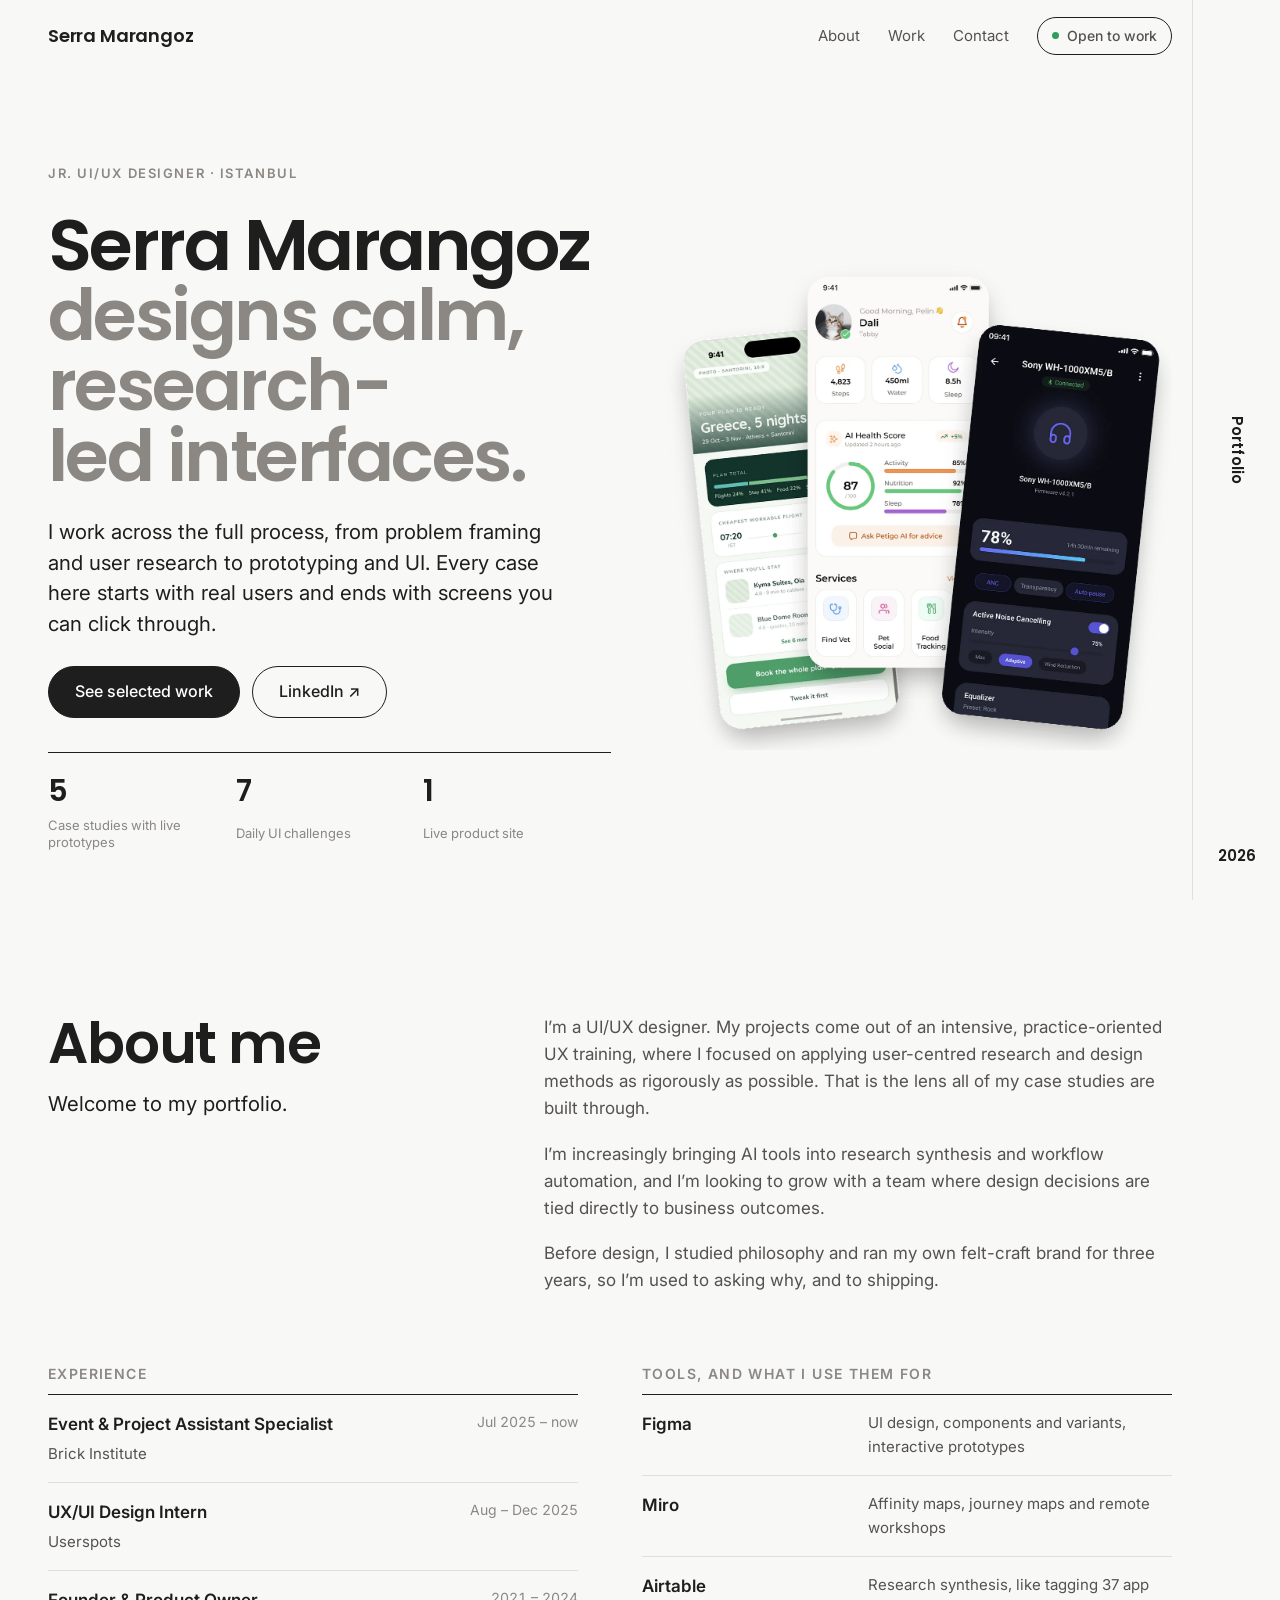
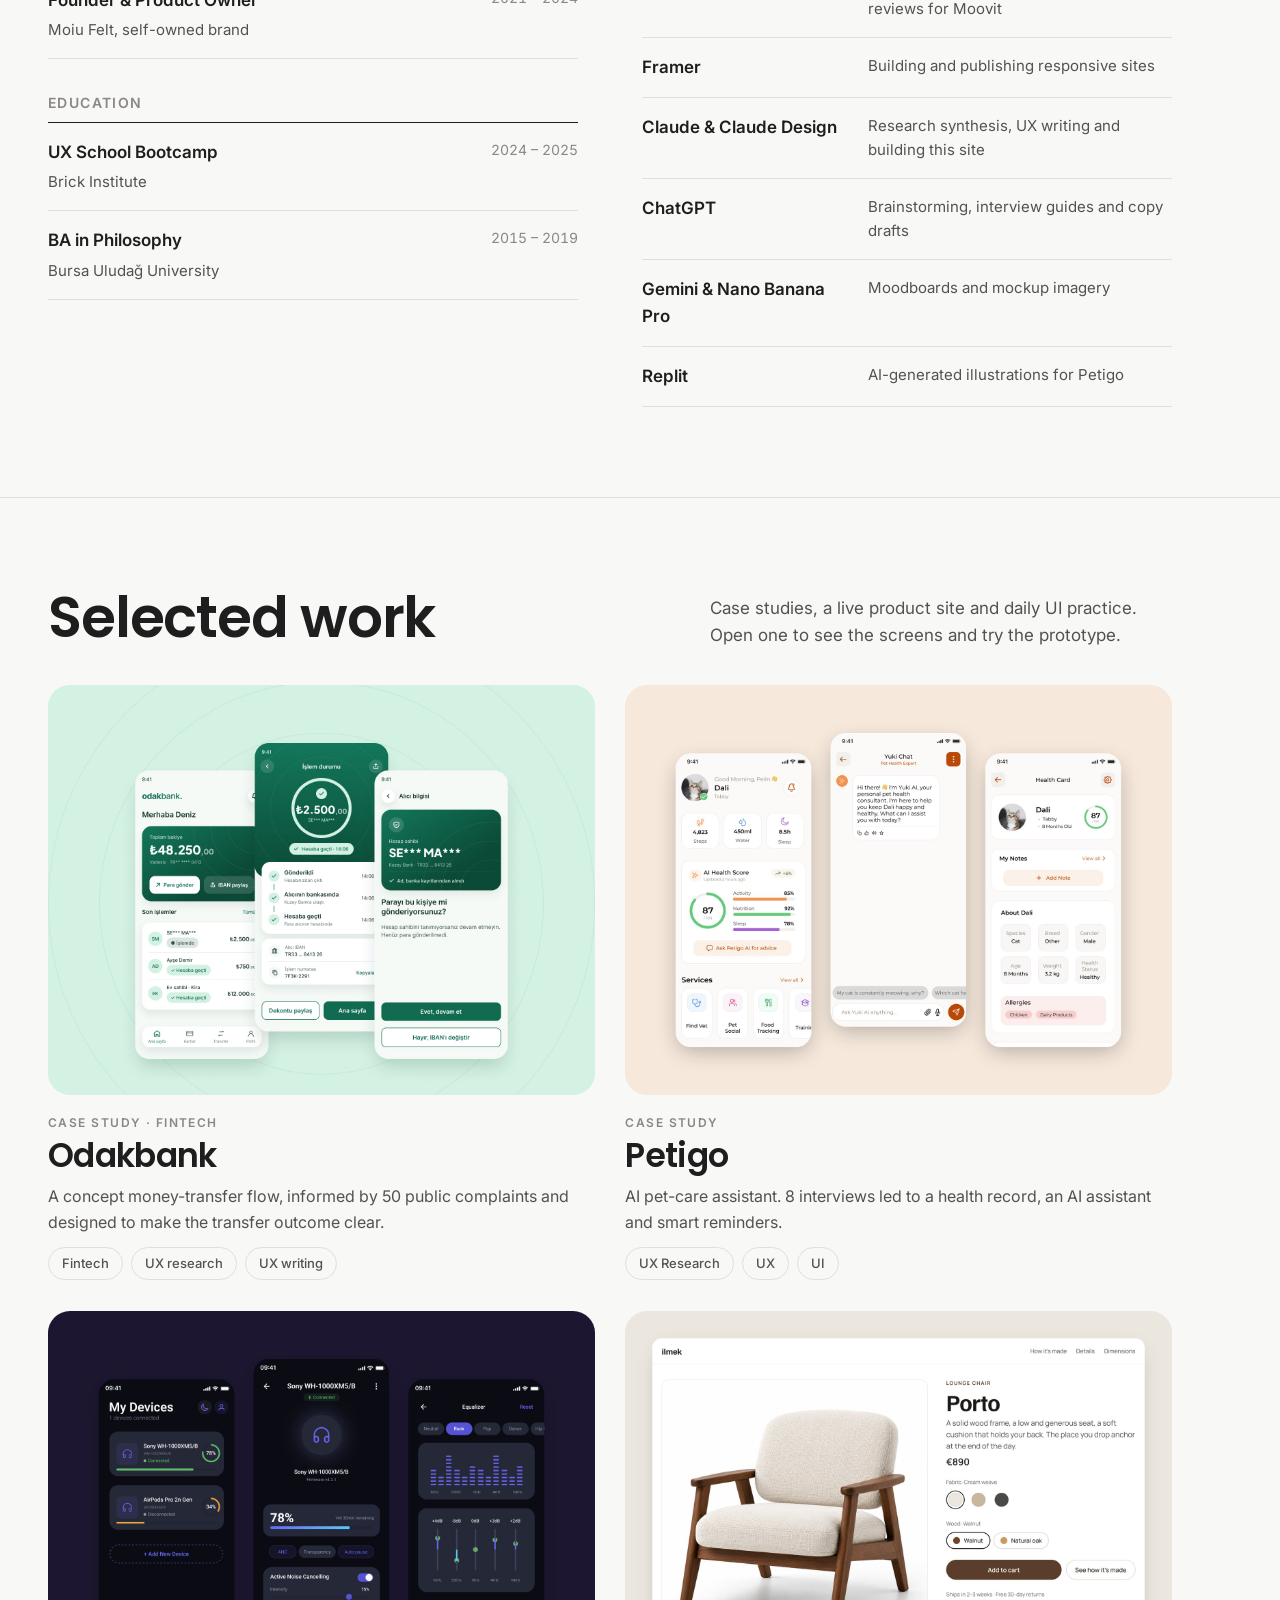
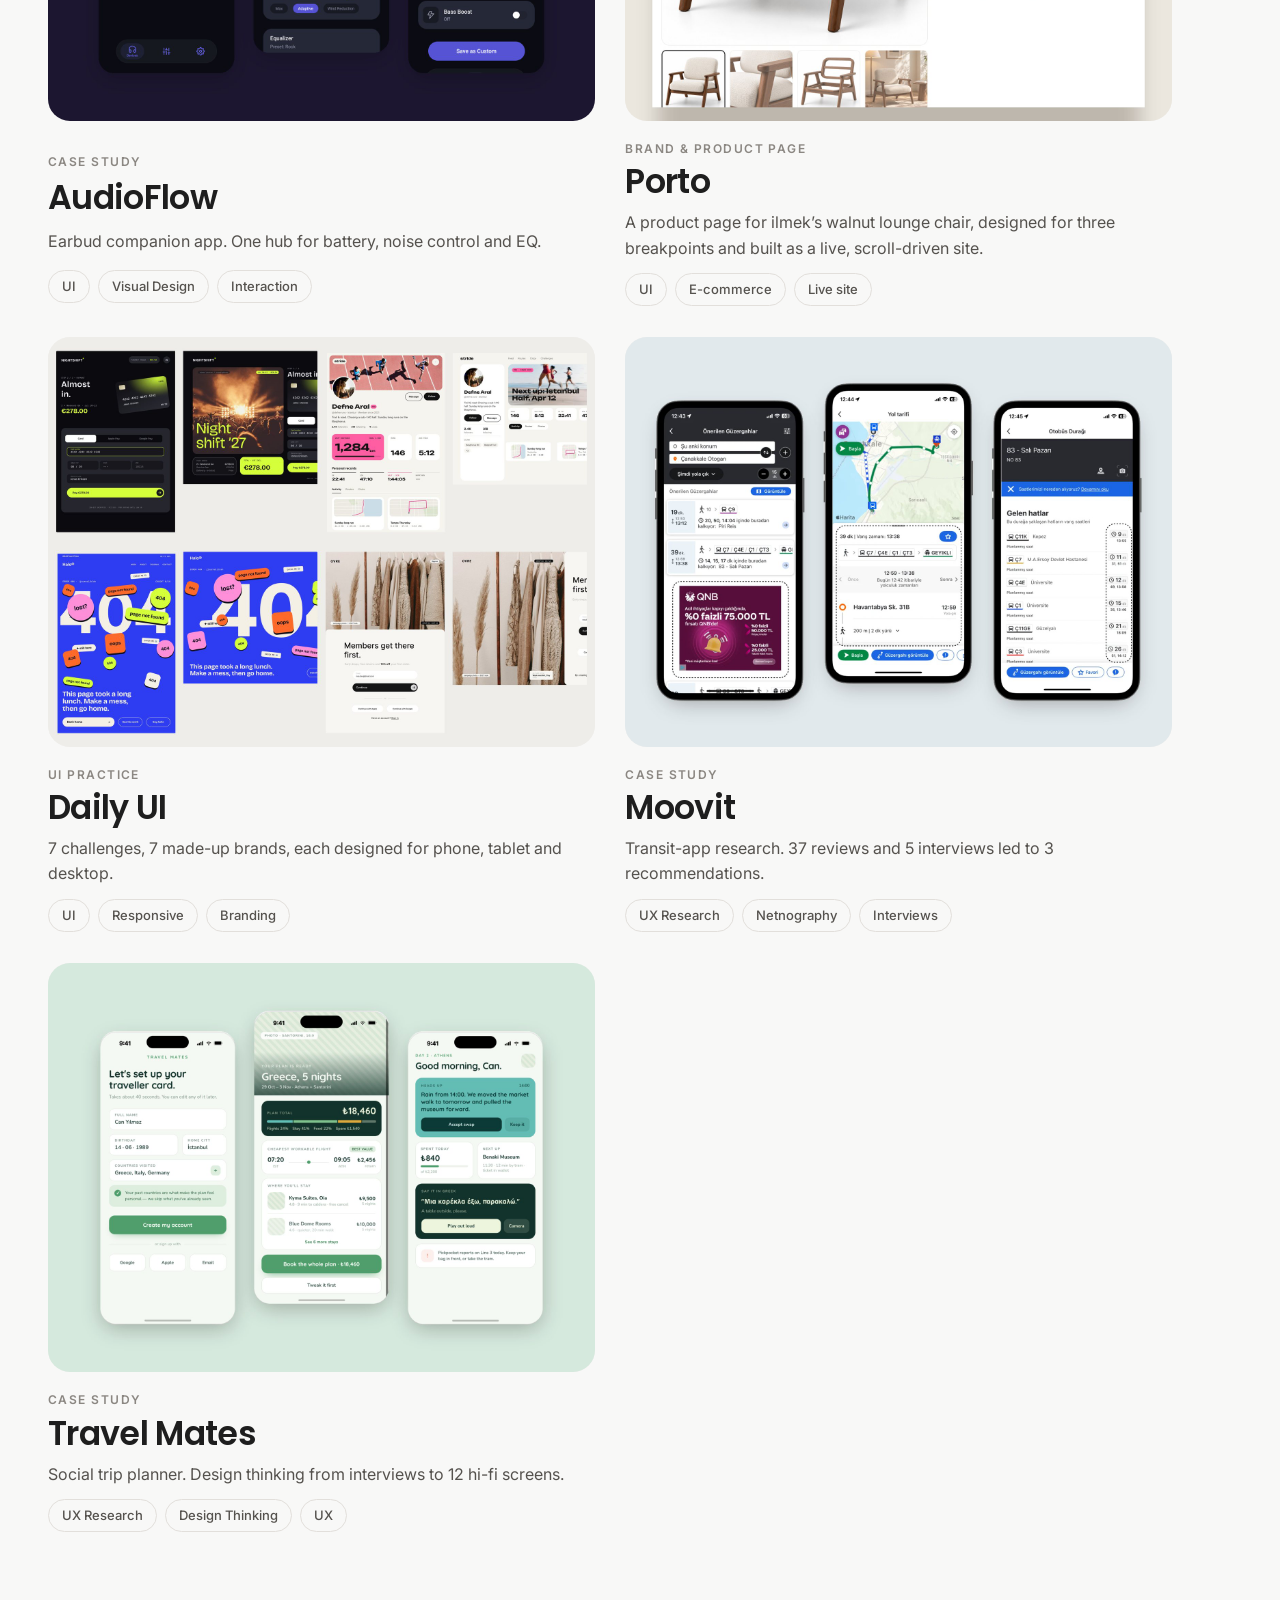
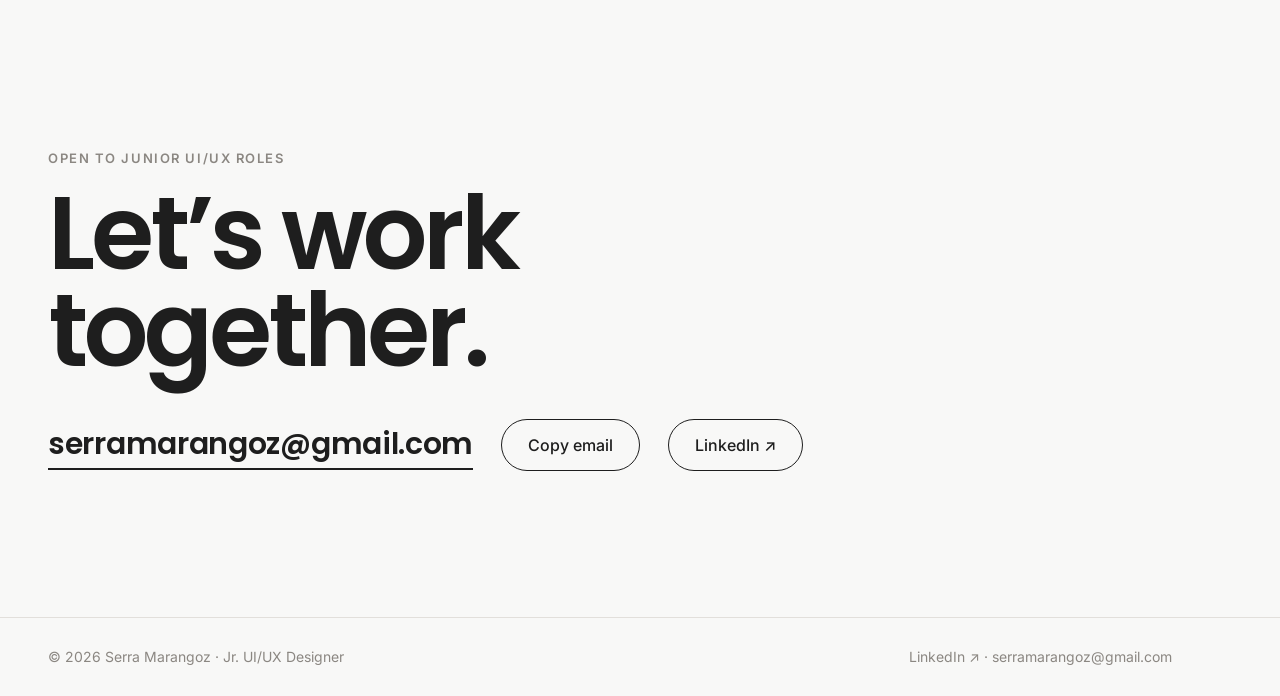
==== commit c80c94a9: "About: spread text across two columns Co-Authored-By: Claude Opus 5.5 <noreply@anthropic.com> Claude" ====
--- a/index.html
+++ b/index.html
@@ -40,23 +40,12 @@
 <section class="sec" id="about"><div class="wrap">
   <div class="about-top no-portrait rv">
     <div class="bio">
-      <h2>About me</h2>
-      <p class="lede">Welcome to my portfolio.</p>
-      <p>I’m a UI/UX designer. My projects come out of an intensive, practice-oriented UX training, where I focused on applying user-centred research and design methods as rigorously as possible. That is the lens all of my case studies are built through.</p>
+      <div class="intro"><h2>About me</h2>
+      <p class="lede">Welcome to my portfolio.</p></div>
+      <div class="paras"><p>I’m a UI/UX designer. My projects come out of an intensive, practice-oriented UX training, where I focused on applying user-centred research and design methods as rigorously as possible. That is the lens all of my case studies are built through.</p>
       <p>I’m increasingly bringing AI tools into research synthesis and workflow automation, and I’m looking to grow with a team where design decisions are tied directly to business outcomes.</p>
-      <p>Before design, I studied philosophy and ran my own felt-craft brand for three years, so I’m used to asking why, and to shipping.</p>
+      <p>Before design, I studied philosophy and ran my own felt-craft brand for three years, so I’m used to asking why, and to shipping.</p></div>
     </div>
-    <aside class="snapshot" aria-label="At a glance">
-      <p class="eyebrow">At a glance</p>
-      <dl>
-        <div><dt>Based in</dt><dd>Istanbul, Türkiye</dd></div>
-        <div><dt>Focus</dt><dd>Research-led UI, UX writing, design systems</dd></div>
-        <div><dt>Latest work</dt><dd><a href="work/odakbank.html">Odakbank</a>, a fintech transfer flow</dd></div>
-        <div><dt>Background</dt><dd>Philosophy BA, 3 years running my own brand</dd></div>
-        <div><dt>Looking for</dt><dd>Junior UI/UX roles</dd></div>
-      </dl>
-      <a class="btn solid" href="#work">See selected work</a>
-    </aside>
   </div>
   <div class="cv rv">
     <div><h3>Experience</h3><dl>
--- a/assets/style.css
+++ b/assets/style.css
@@ -473,3 +473,10 @@
 .snapshot dd a{color:inherit;text-decoration:underline;text-underline-offset:3px}
 .snapshot .btn{justify-self:start}
 @media (max-width:900px){.about-top.no-portrait{grid-template-columns:1fr}}
+/* about without photo: text spread across the width */
+.about-top.no-portrait{display:block;max-width:none}
+.about-top.no-portrait .bio{display:grid;grid-template-columns:minmax(0,.8fr) minmax(0,1.2fr);gap:18px clamp(32px,6vw,96px);align-items:start}
+.about-top.no-portrait .intro{display:grid;gap:14px}
+.about-top.no-portrait .paras{display:grid;gap:18px}
+.about-top.no-portrait .paras p{max-width:none;font-size:clamp(17px,1.25vw,19px)}
+@media (max-width:900px){.about-top.no-portrait .bio{grid-template-columns:1fr}}
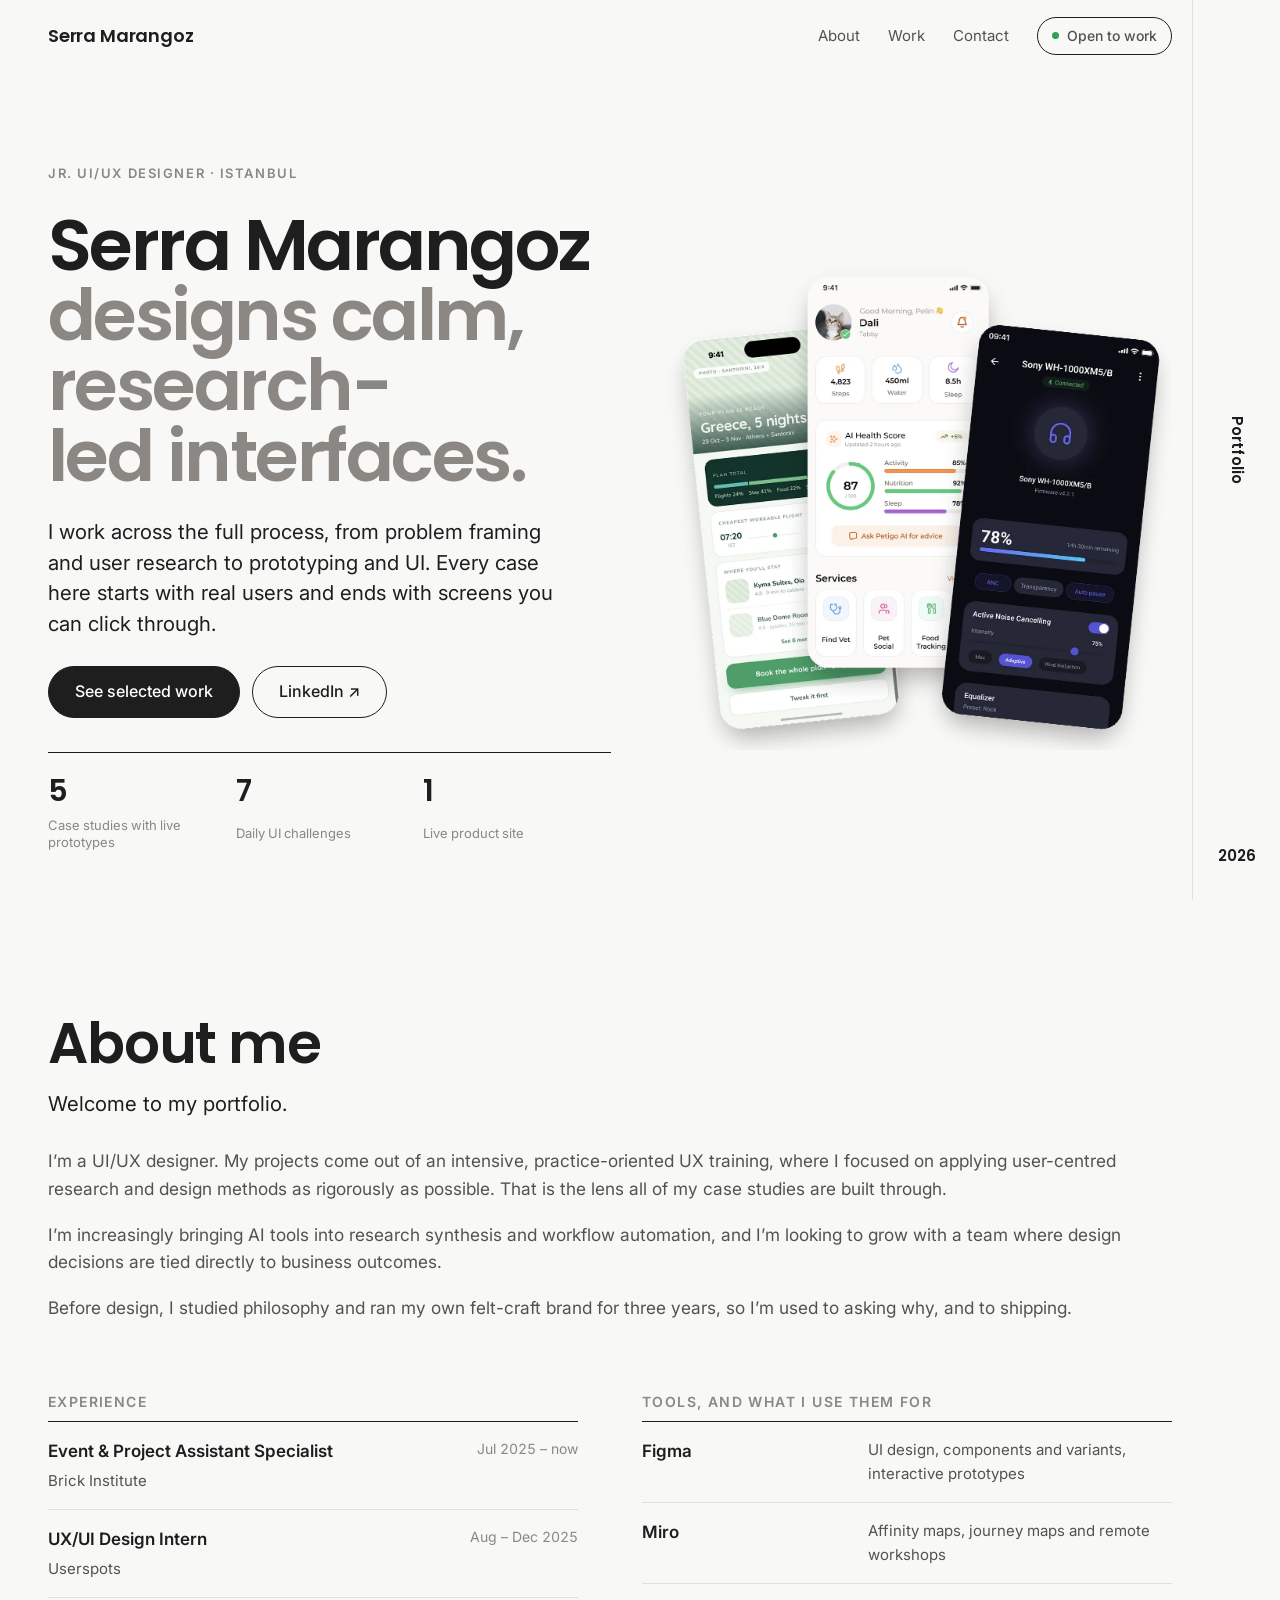
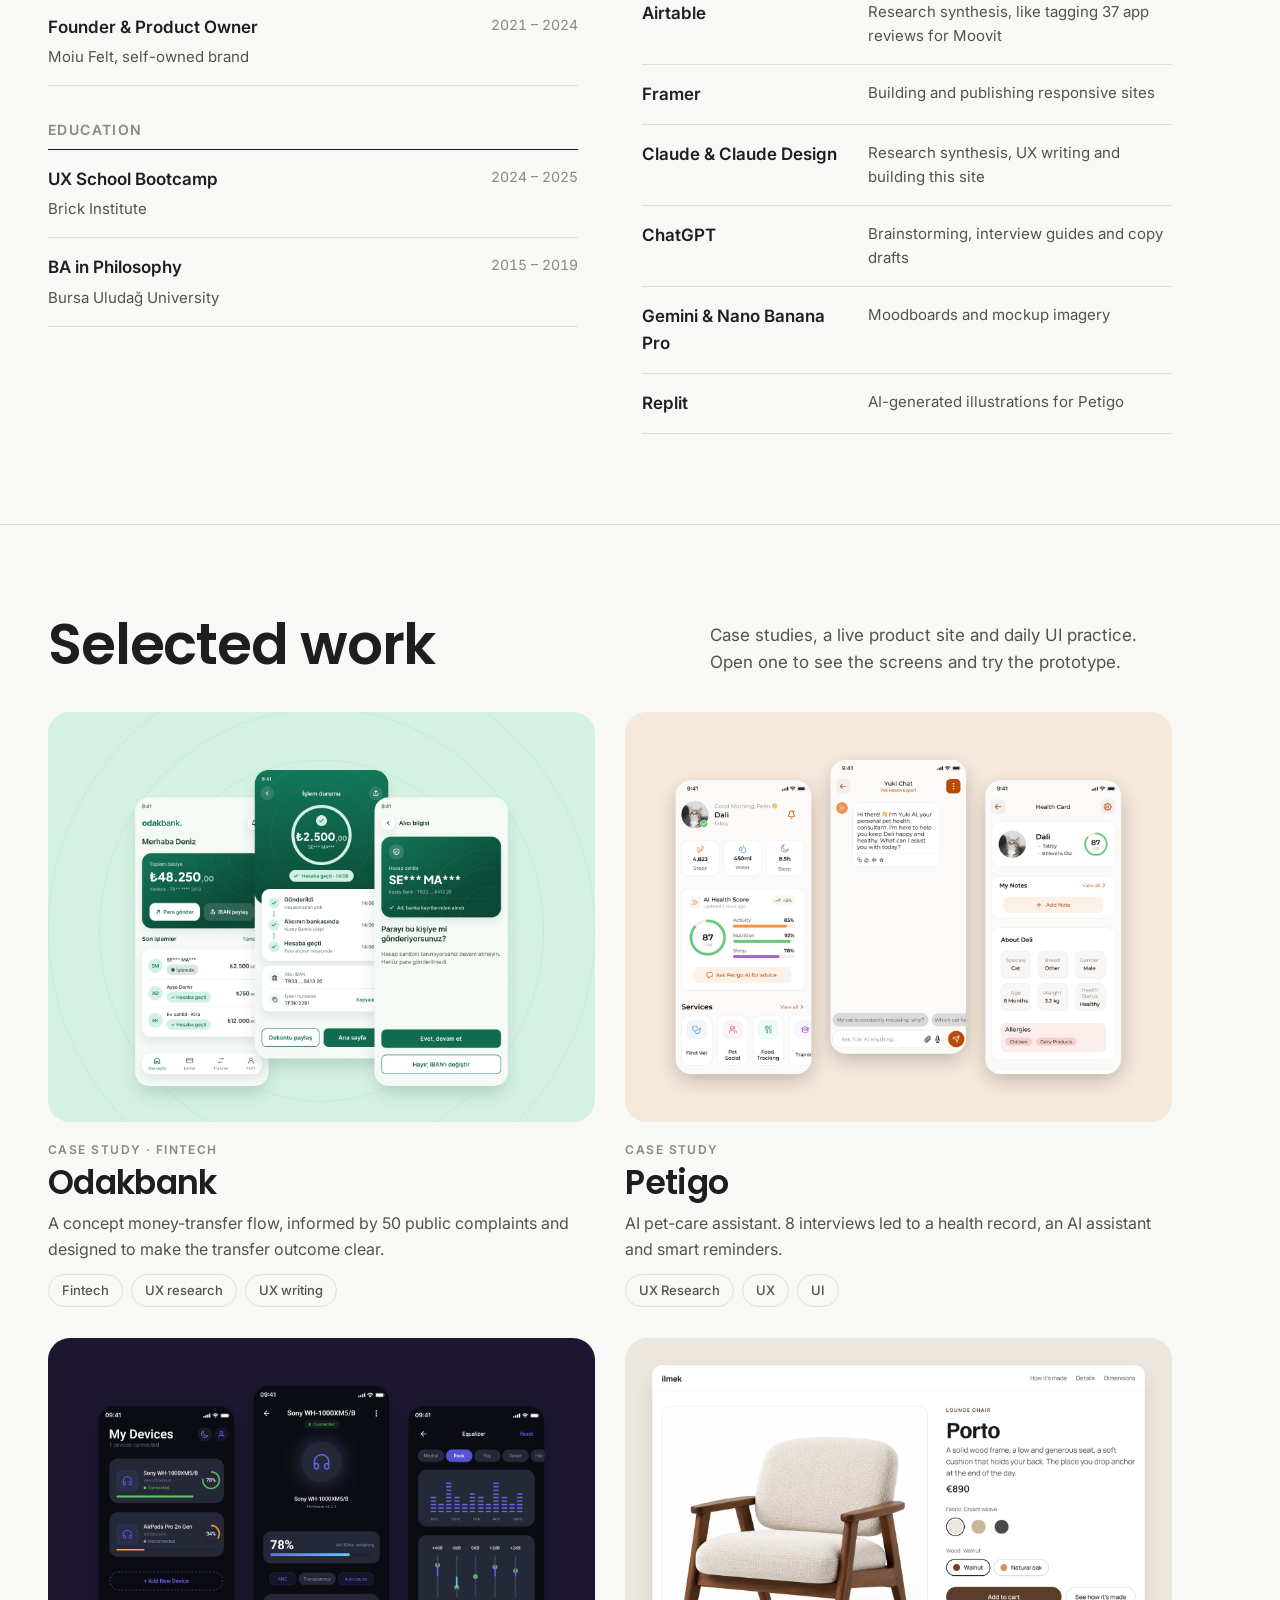
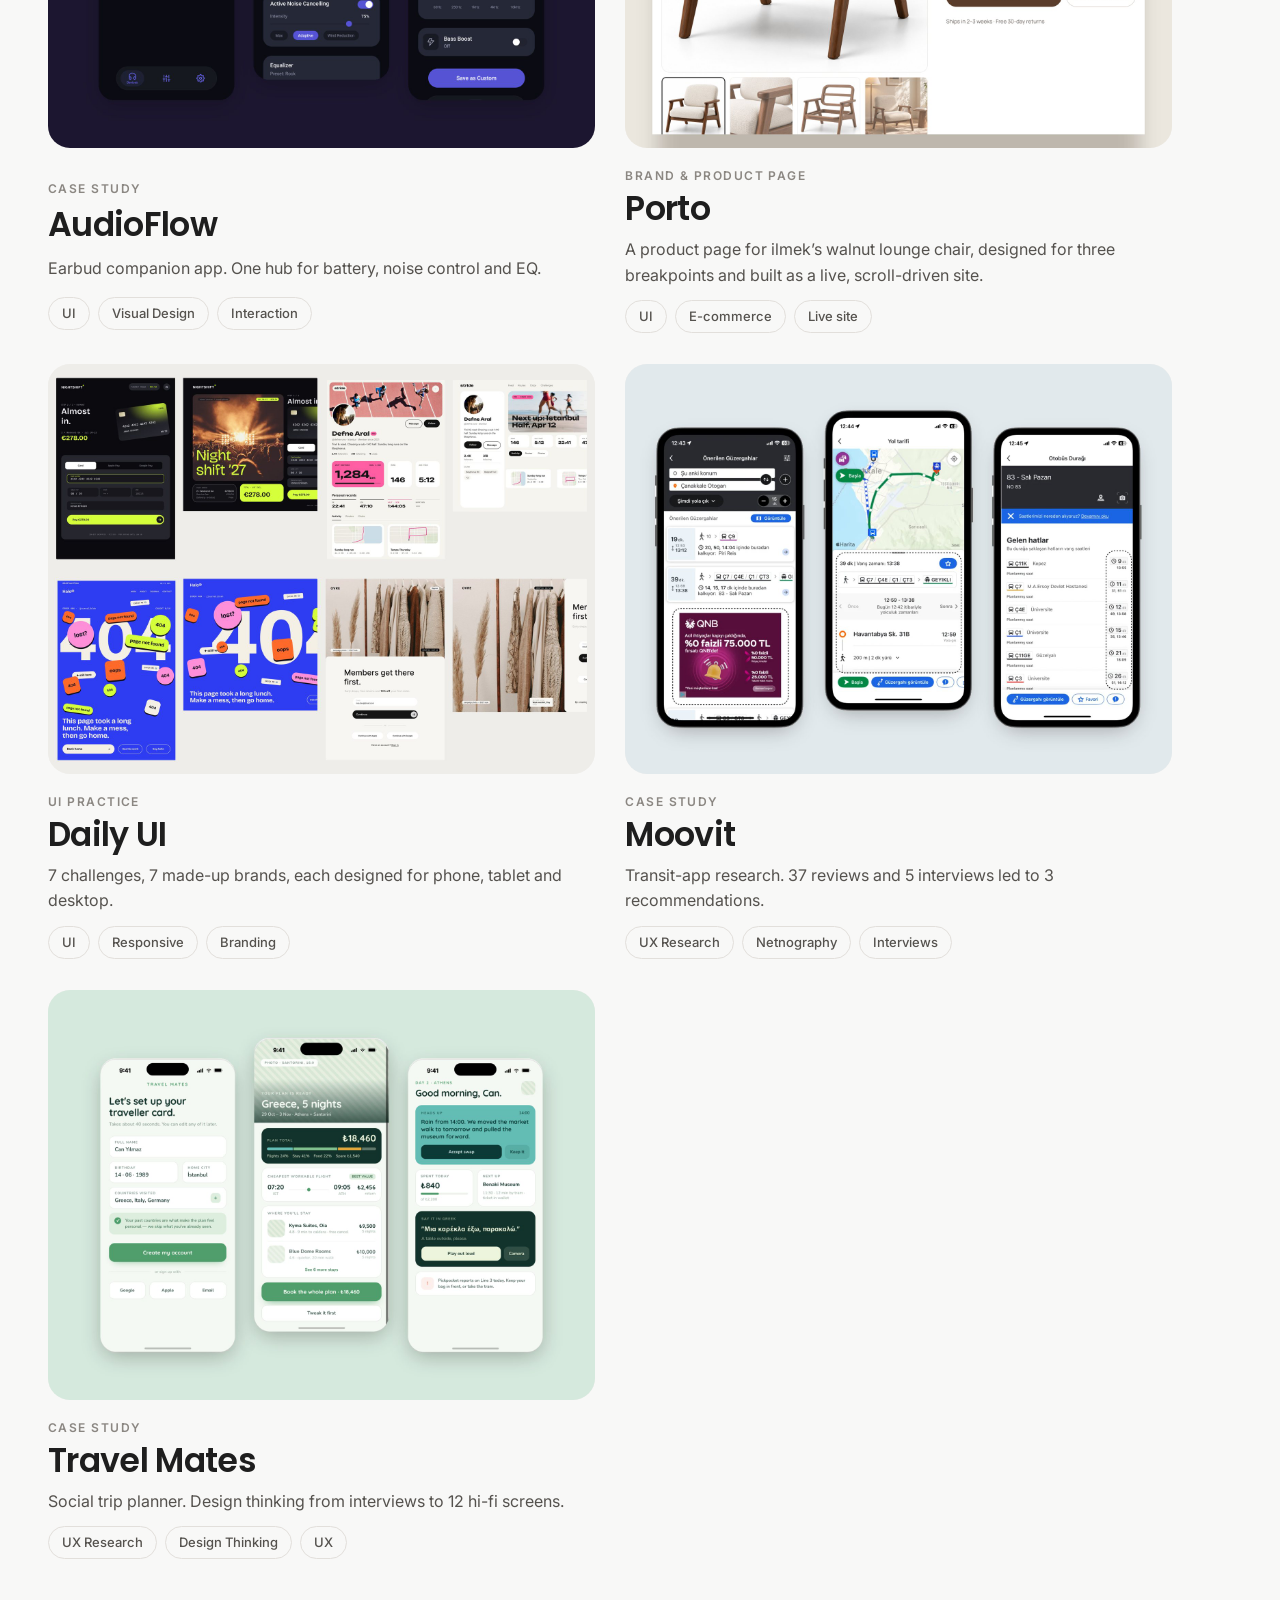
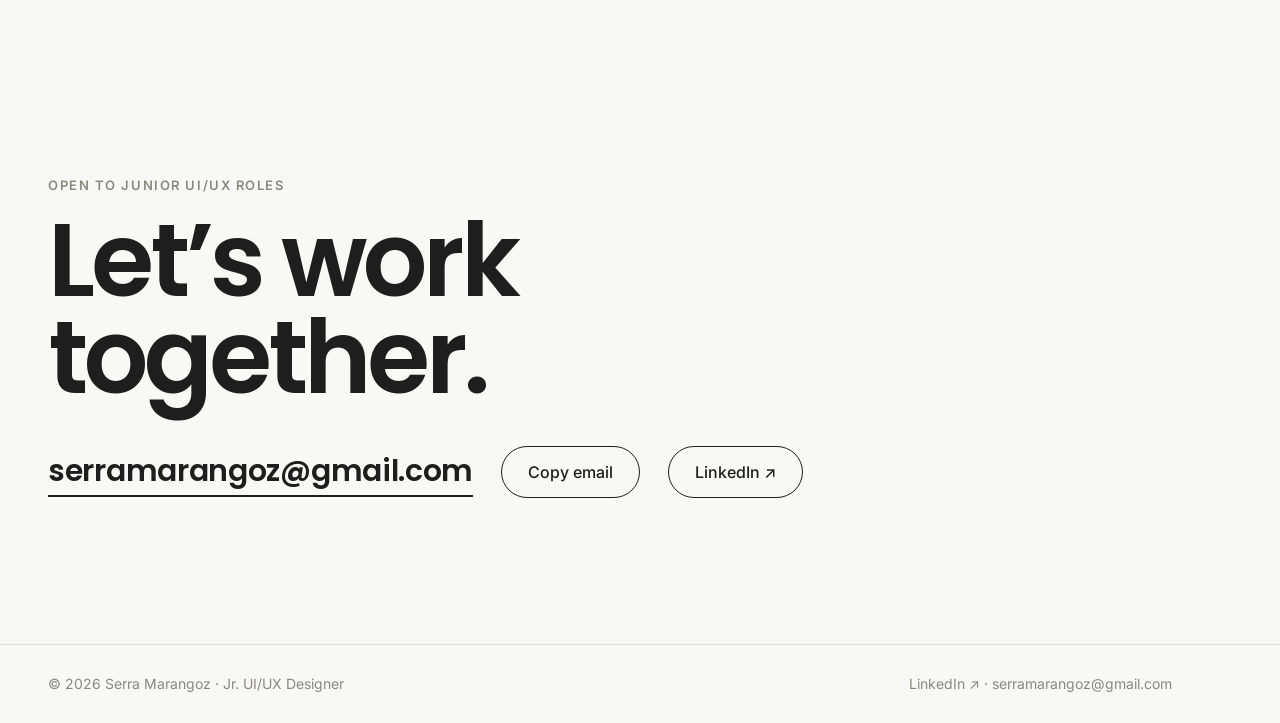
==== commit 56e908be: "Point canonical URLs to serramarangoz.com Co-Authored-By: Claude Opus 5.5 <noreply@anthropic.com> Cl" ====
--- a/index.html
+++ b/index.html
@@ -7,7 +7,7 @@
 <meta name="description" content="Portfolio of Serra Marangoz, a junior UI/UX designer. Research-led case studies with live Figma prototypes, Daily UI challenges and a live product site.">
 <meta property="og:title" content="Serra Marangoz — UI/UX Designer">
 <meta property="og:description" content="Portfolio of Serra Marangoz, a junior UI/UX designer. Research-led case studies with live Figma prototypes, Daily UI challenges and a live product site.">
-<meta property="og:image" content="https://serramarangoz.github.io/assets/img/share.jpg">
+<meta property="og:image" content="https://serramarangoz.com/assets/img/share.jpg">
 <meta name="twitter:card" content="summary_large_image">
 <meta name="theme-color" content="#f8f8f7">
 <link rel="icon" href="data:image/svg+xml,%3Csvg xmlns=%27http://www.w3.org/2000/svg%27 viewBox=%270 0 64 64%27%3E%3Crect width=%2764%27 height=%2764%27 rx=%2714%27 fill=%27%231e1e1e%27/%3E%3Ctext x=%2732%27 y=%2744%27 font-family=%27Arial%27 font-weight=%27700%27 font-size=%2734%27 text-anchor=%27middle%27 fill=%27white%27%3ESM%3C/text%3E%3C/svg%3E">
--- a/assets/style.css
+++ b/assets/style.css
@@ -473,10 +473,9 @@
 .snapshot dd a{color:inherit;text-decoration:underline;text-underline-offset:3px}
 .snapshot .btn{justify-self:start}
 @media (max-width:900px){.about-top.no-portrait{grid-template-columns:1fr}}
-/* about without photo: text spread across the width */
+/* about without photo: heading on top, text spread across the width */
 .about-top.no-portrait{display:block;max-width:none}
-.about-top.no-portrait .bio{display:grid;grid-template-columns:minmax(0,.8fr) minmax(0,1.2fr);gap:18px clamp(32px,6vw,96px);align-items:start}
+.about-top.no-portrait .bio{display:grid;grid-template-columns:1fr;gap:28px}
 .about-top.no-portrait .intro{display:grid;gap:14px}
 .about-top.no-portrait .paras{display:grid;gap:18px}
-.about-top.no-portrait .paras p{max-width:none;font-size:clamp(17px,1.25vw,19px)}
-@media (max-width:900px){.about-top.no-portrait .bio{grid-template-columns:1fr}}
+.about-top.no-portrait .paras p{max-width:none;font-size:clamp(17px,1.35vw,20px);line-height:1.6}
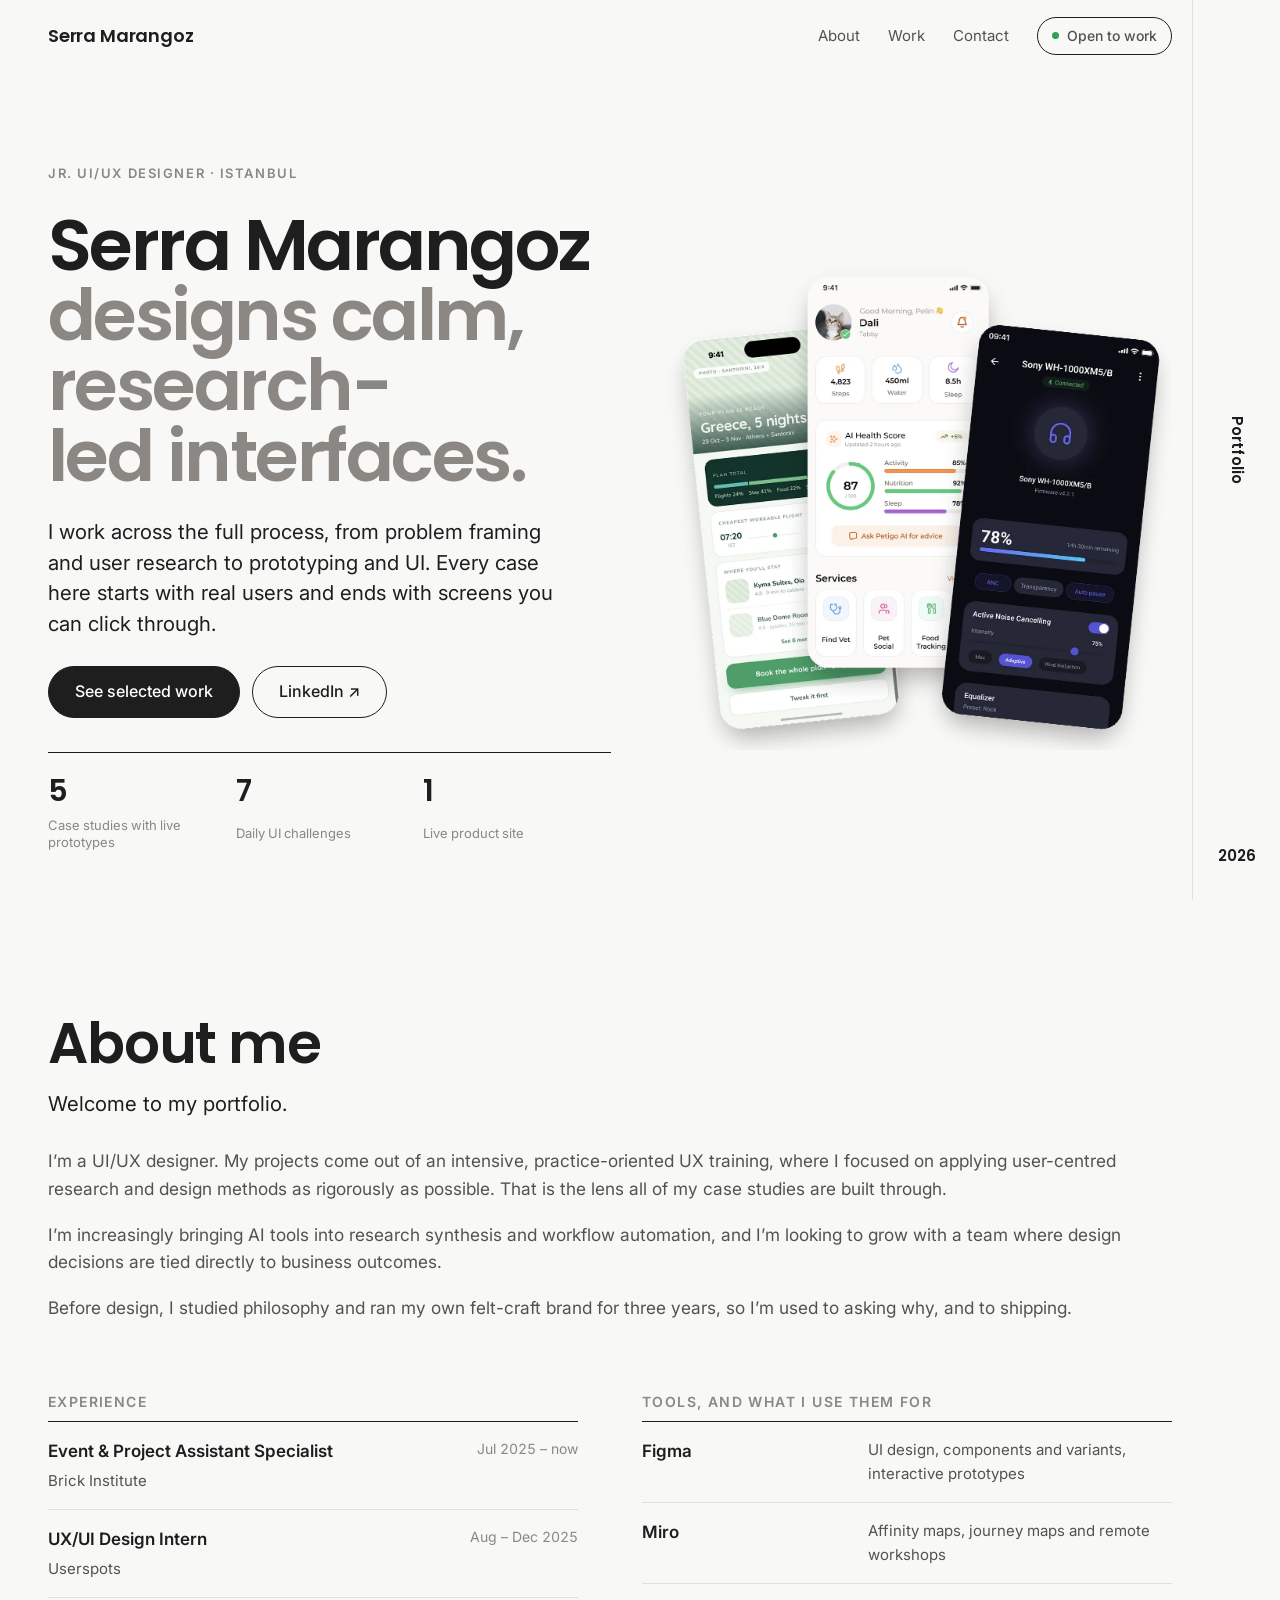
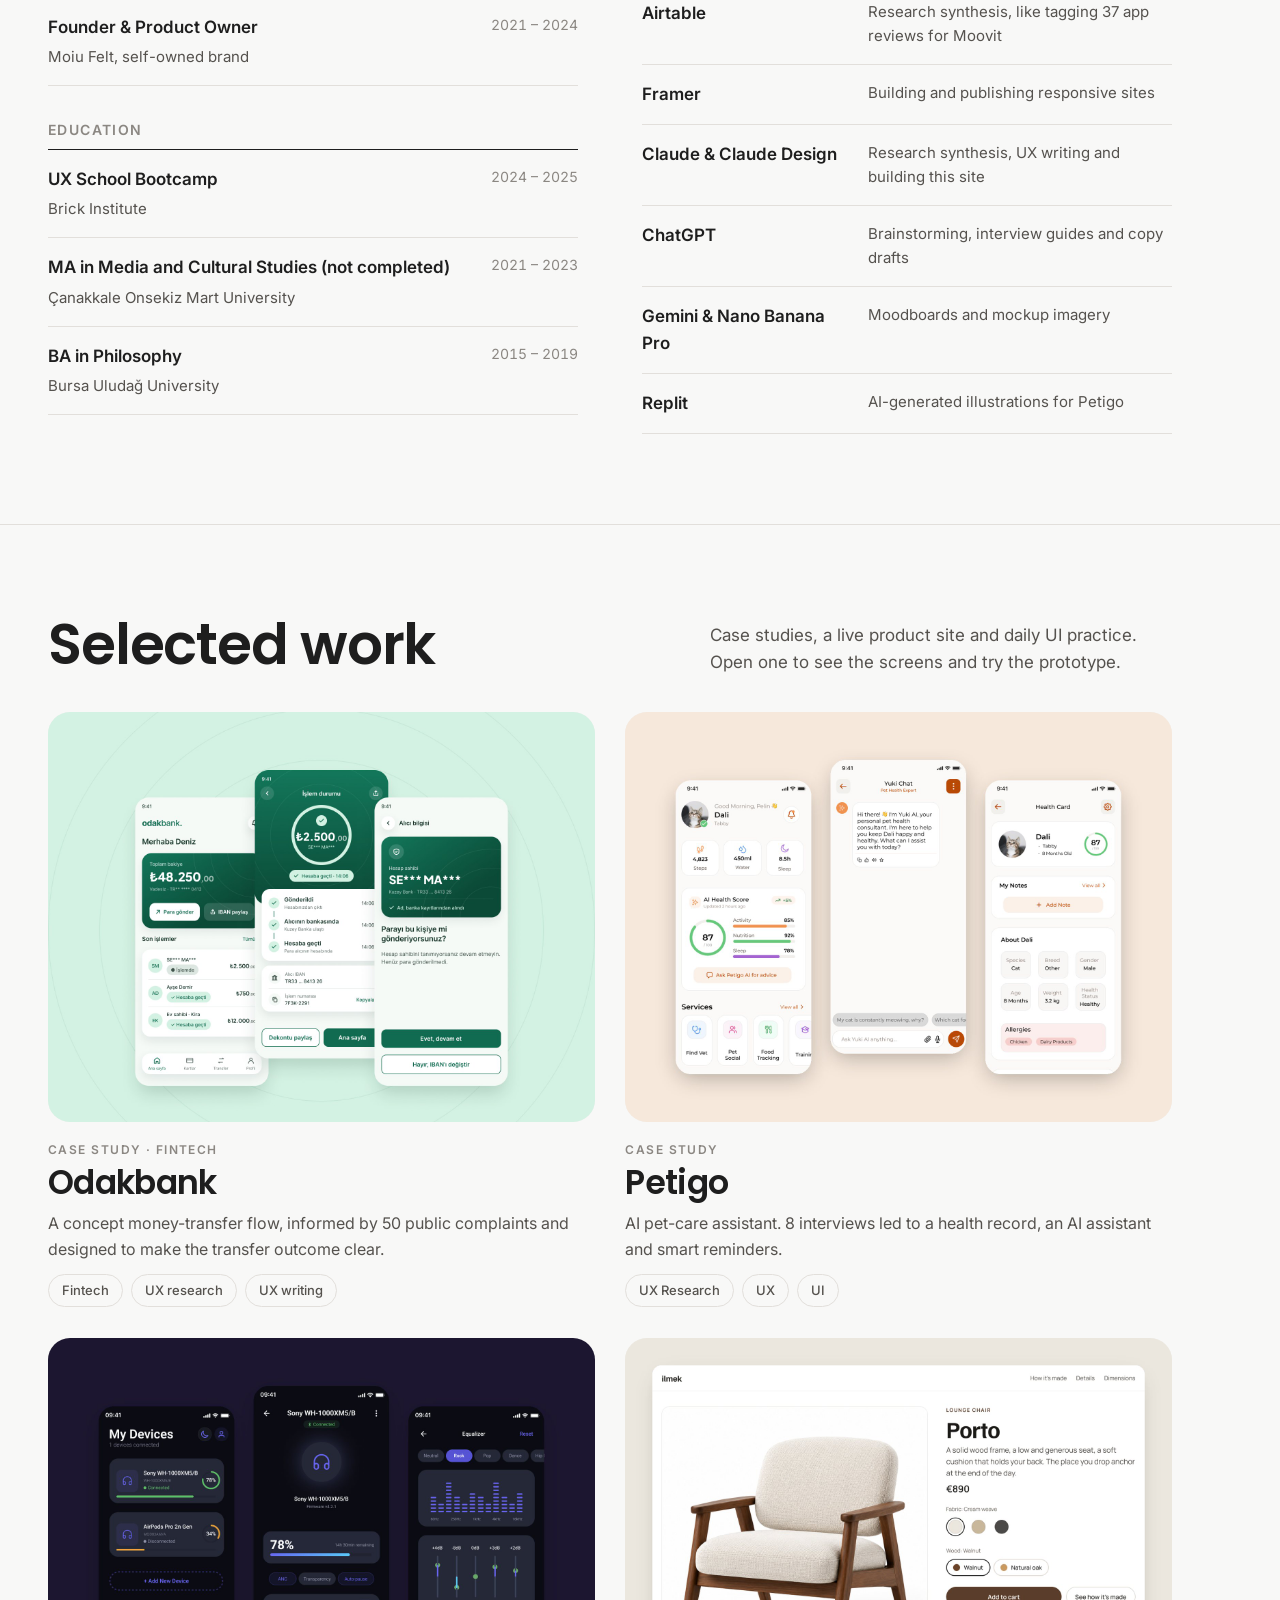
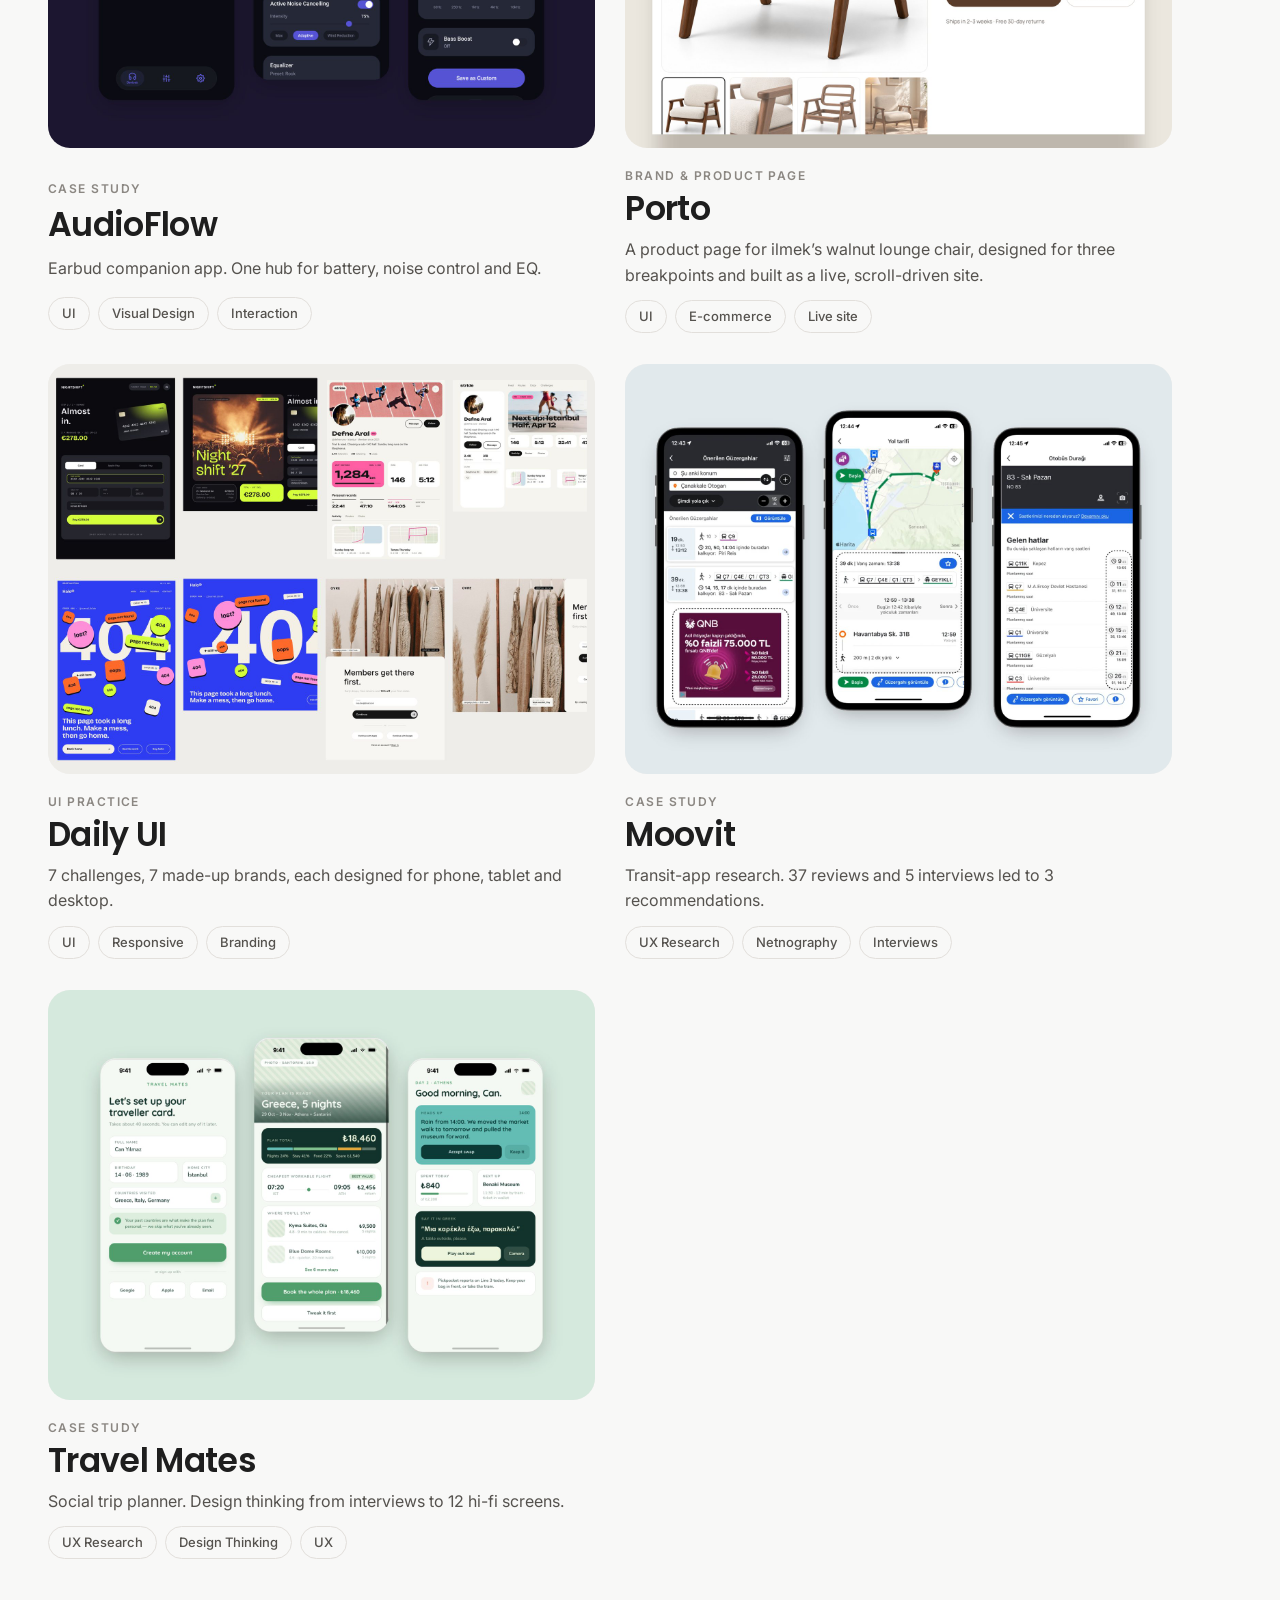
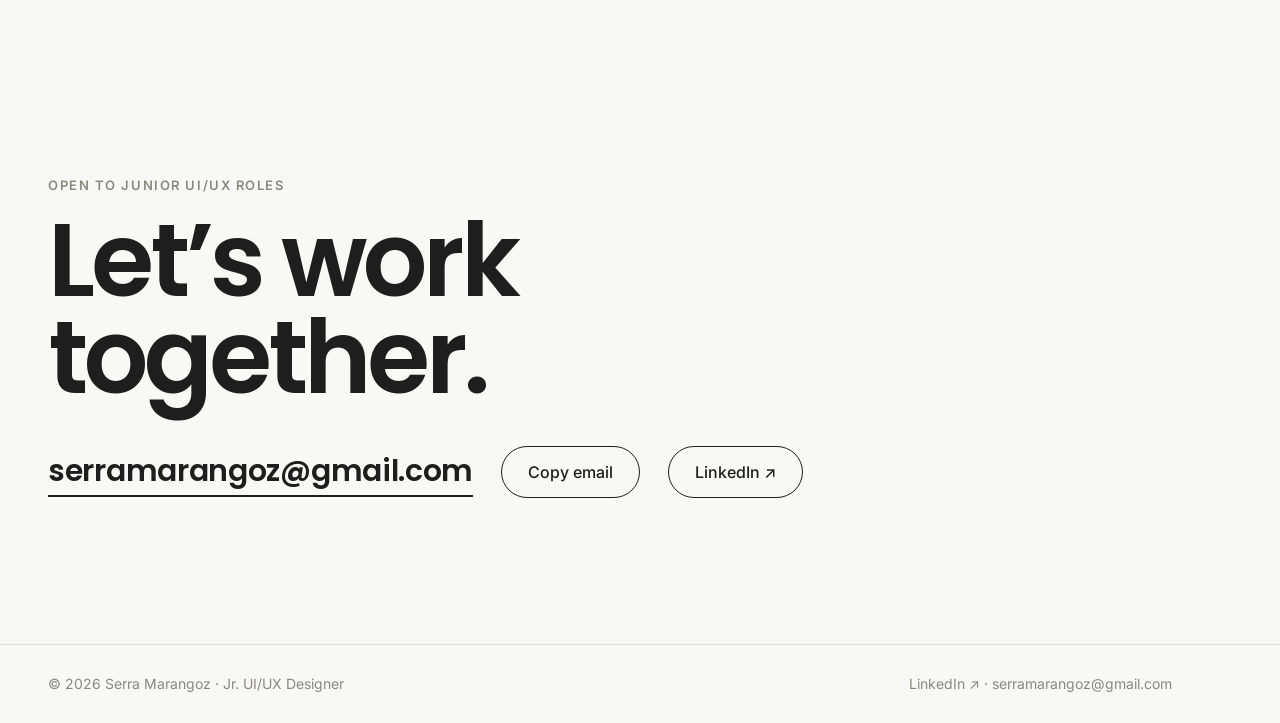
==== commit 9a1040ff: "About: add MA (not completed) to education Co-Authored-By: Claude Opus 5.5 <noreply@anthropic.com> C" ====
--- a/index.html
+++ b/index.html
@@ -55,6 +55,7 @@
     </dl>
     <h3 style="margin-top:36px">Education</h3><dl>
       <div><dt>UX School Bootcamp</dt><dd>Brick Institute</dd><span class="when">2024 – 2025</span></div>
+      <div><dt>MA in Media and Cultural Studies (not completed)</dt><dd>Çanakkale Onsekiz Mart University</dd><span class="when">2021 – 2023</span></div>
       <div><dt>BA in Philosophy</dt><dd>Bursa Uludağ University</dd><span class="when">2015 – 2019</span></div>
     </dl></div>
     <div><h3>Tools, and what I use them for</h3><dl class="tools"><div><dt>Figma</dt><dd>UI design, components and variants, interactive prototypes</dd></div><div><dt>Miro</dt><dd>Affinity maps, journey maps and remote workshops</dd></div><div><dt>Airtable</dt><dd>Research synthesis, like tagging 37 app reviews for Moovit</dd></div><div><dt>Framer</dt><dd>Building and publishing responsive sites</dd></div><div><dt>Claude &amp; Claude Design</dt><dd>Research synthesis, UX writing and building this site</dd></div><div><dt>ChatGPT</dt><dd>Brainstorming, interview guides and copy drafts</dd></div><div><dt>Gemini &amp; Nano Banana Pro</dt><dd>Moodboards and mockup imagery</dd></div><div><dt>Replit</dt><dd>AI-generated illustrations for Petigo</dd></div></dl></div>
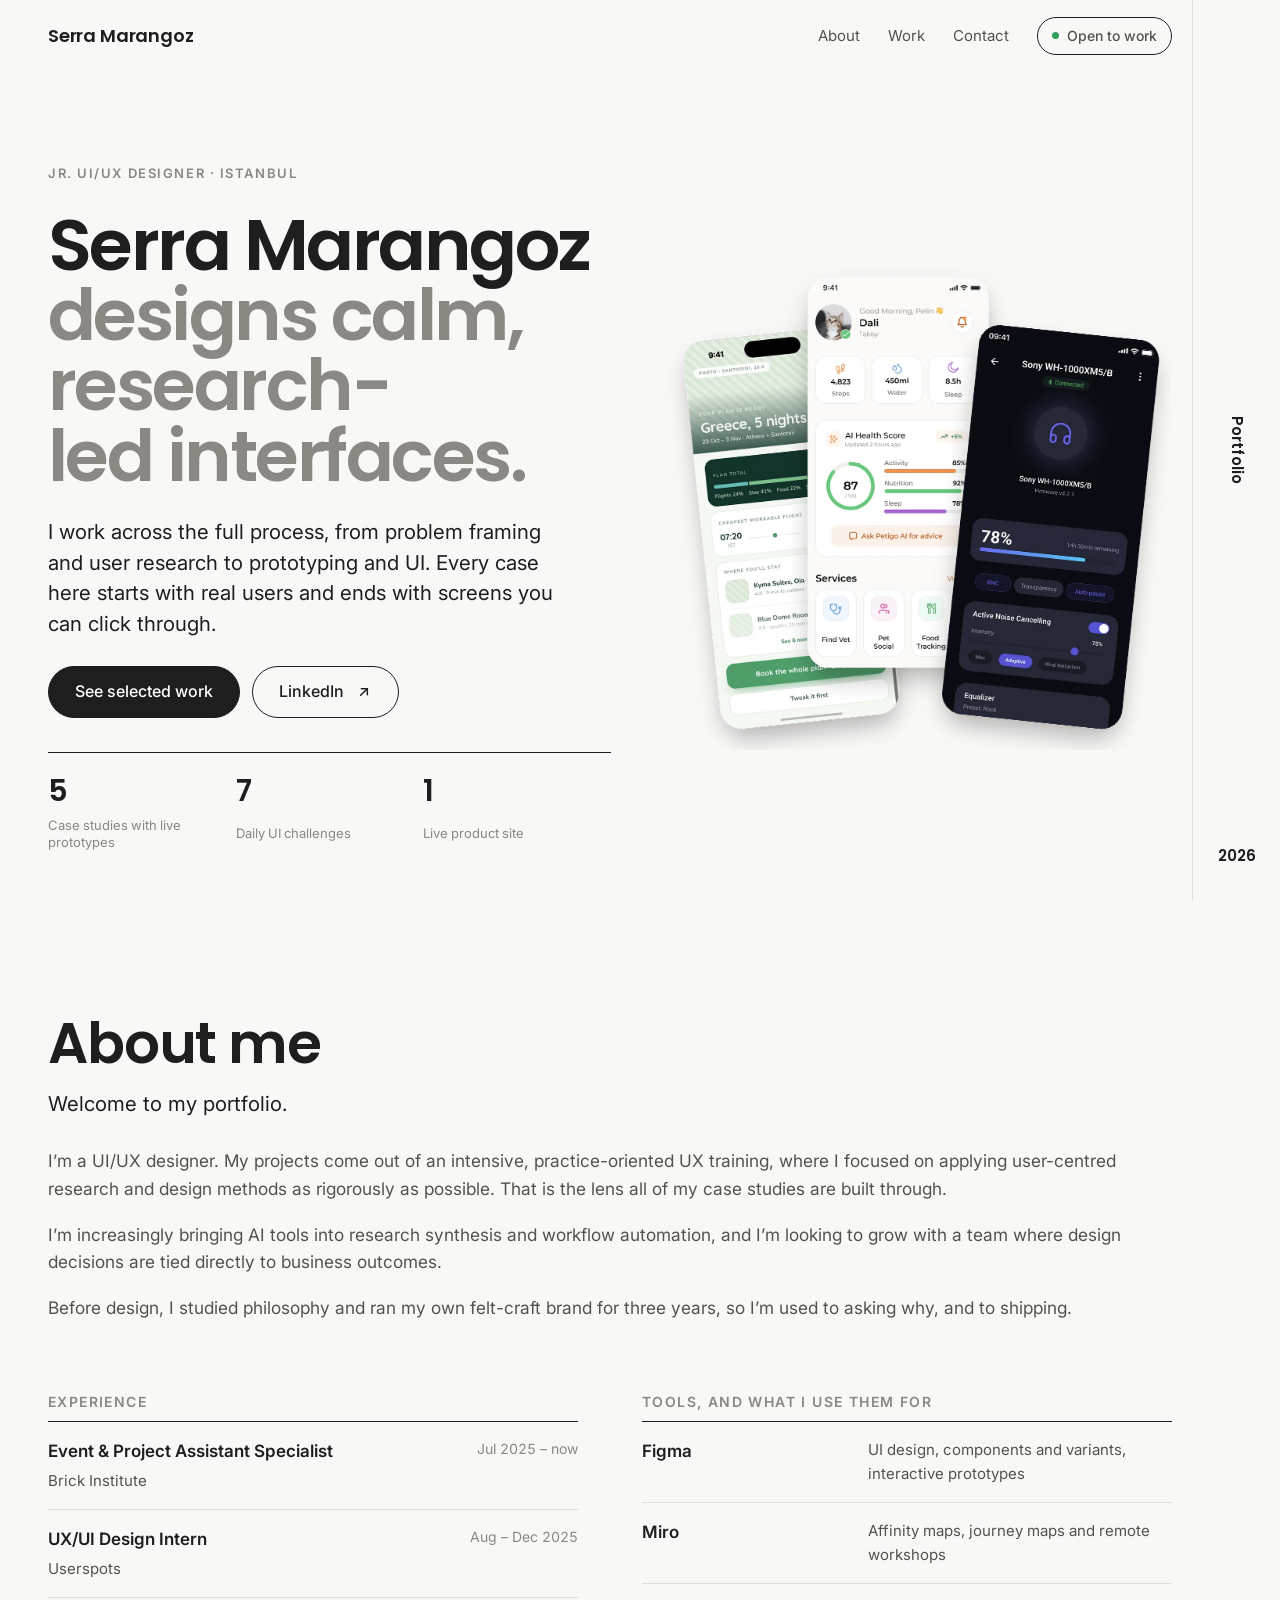
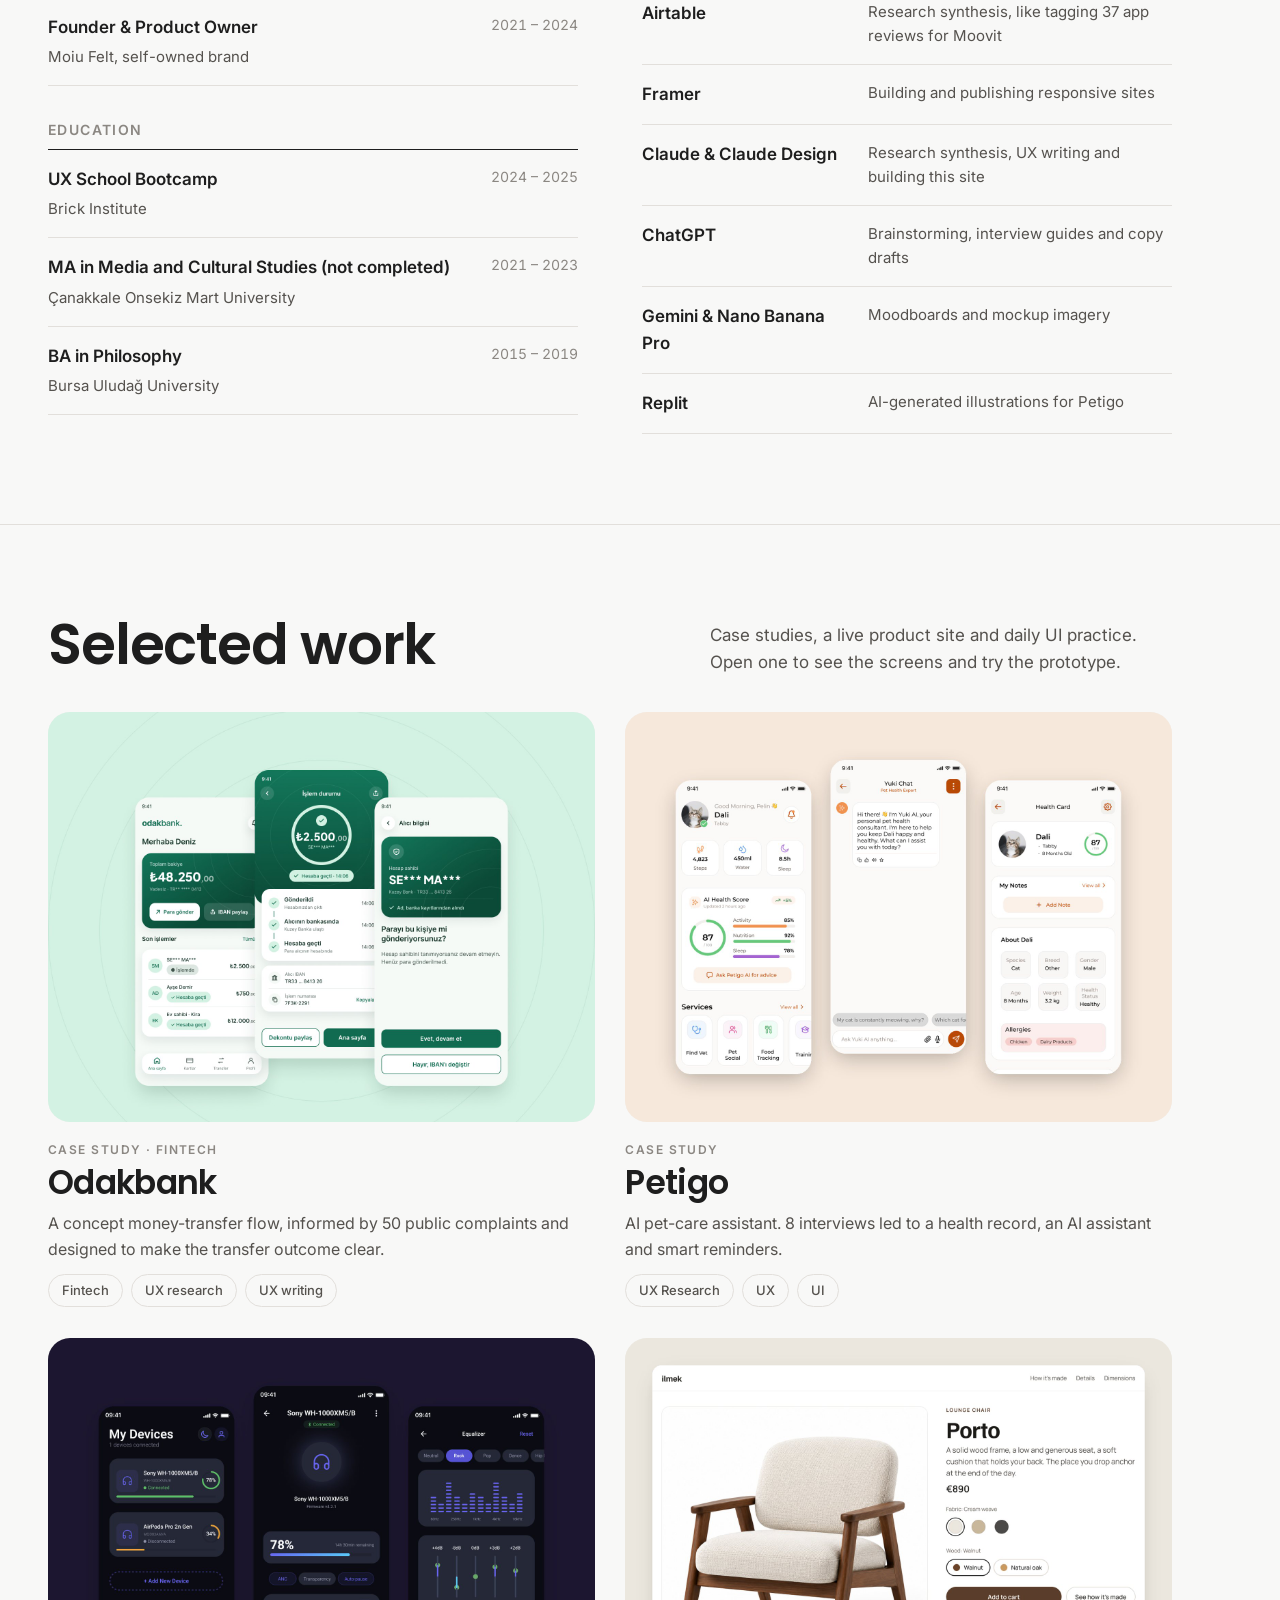
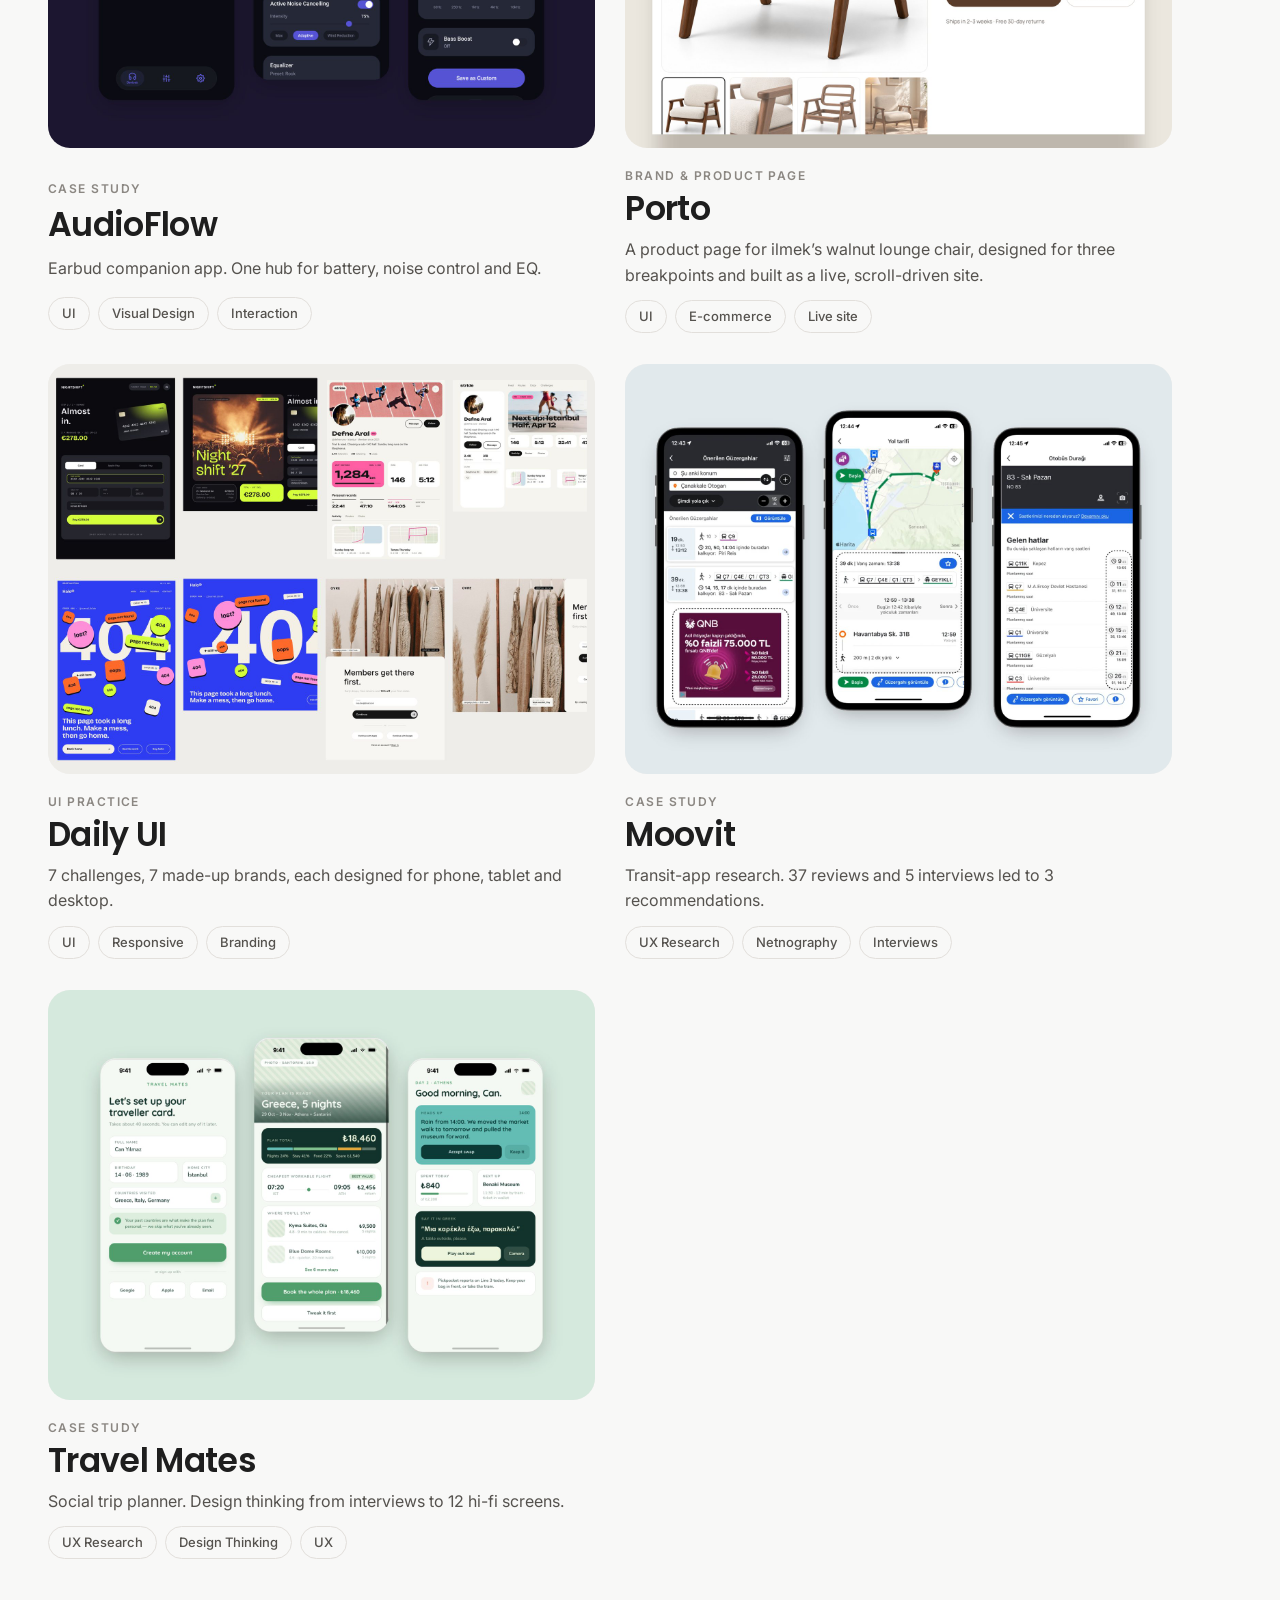
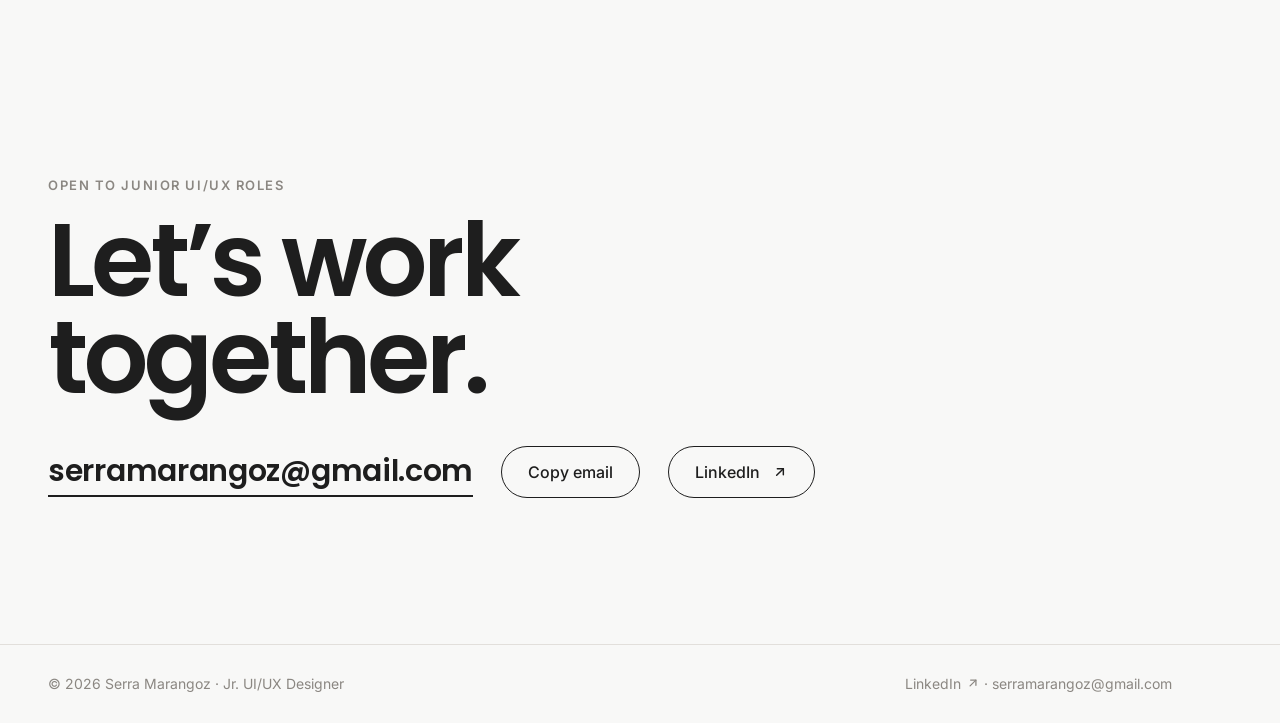
==== commit 99377a6f: "Replace arrow emoji with an SVG icon so it renders consistently on iOS Co-Authored-By: Claude Opus 5" ====
--- a/index.html
+++ b/index.html
@@ -31,7 +31,7 @@
     <p class="eyebrow">Jr. UI/UX Designer · Istanbul</p>
     <h1>Serra Marangoz <span class="soft">designs calm, research-led interfaces.</span></h1>
     <p class="lede">I work across the full process, from problem framing and user research to prototyping and UI. Every case here starts with real users and ends with screens you can click through.</p>
-    <div class="btns"><a class="btn solid" href="#work">See selected work</a><a class="btn" href="https://www.linkedin.com/in/serramarangoz" target="_blank" rel="noopener">LinkedIn ↗</a></div>
+    <div class="btns"><a class="btn solid" href="#work">See selected work</a><a class="btn" href="https://www.linkedin.com/in/serramarangoz" target="_blank" rel="noopener">LinkedIn <svg class="ext" aria-hidden="true" viewBox="0 0 24 24" width="1em" height="1em" fill="none" stroke="currentColor" stroke-width="2.2" stroke-linecap="round" stroke-linejoin="round"><path d="M7 17L17 7"/><path d="M8 7h9v9"/></svg></a></div>
     <div class="facts tabular"><div><b>5</b><span>Case studies with live prototypes</span></div><div><b>7</b><span>Daily UI challenges</span></div><div><b>1</b><span>Live product site</span></div></div>
   </div>
   <div class="collage"><img src="assets/img/hero-collage.webp" alt="Screens from Travel Mates, Petigo and AudioFlow" width="1302" height="1240" fetchpriority="high"></div>
@@ -73,13 +73,13 @@
   <div class="row">
     <a class="mail" href="mailto:serramarangoz@gmail.com">serramarangoz@gmail.com</a>
     <button class="btn" type="button" data-copy="serramarangoz@gmail.com" data-out="copied">Copy email</button>
-    <a class="btn" href="https://www.linkedin.com/in/serramarangoz" target="_blank" rel="noopener">LinkedIn ↗</a>
+    <a class="btn" href="https://www.linkedin.com/in/serramarangoz" target="_blank" rel="noopener">LinkedIn <svg class="ext" aria-hidden="true" viewBox="0 0 24 24" width="1em" height="1em" fill="none" stroke="currentColor" stroke-width="2.2" stroke-linecap="round" stroke-linejoin="round"><path d="M7 17L17 7"/><path d="M8 7h9v9"/></svg></a>
   </div>
   <p class="copied" id="copied" role="status"></p>
 </div></section>
 
 </main>
-<footer class="foot"><div class="wrap"><span>© <span id="year">2026</span> Serra Marangoz · Jr. UI/UX Designer</span><span><a href="https://www.linkedin.com/in/serramarangoz" target="_blank" rel="noopener">LinkedIn ↗</a> · <a href="mailto:serramarangoz@gmail.com">serramarangoz@gmail.com</a></span></div></footer>
+<footer class="foot"><div class="wrap"><span>© <span id="year">2026</span> Serra Marangoz · Jr. UI/UX Designer</span><span><a href="https://www.linkedin.com/in/serramarangoz" target="_blank" rel="noopener">LinkedIn <svg class="ext" aria-hidden="true" viewBox="0 0 24 24" width="1em" height="1em" fill="none" stroke="currentColor" stroke-width="2.2" stroke-linecap="round" stroke-linejoin="round"><path d="M7 17L17 7"/><path d="M8 7h9v9"/></svg></a> · <a href="mailto:serramarangoz@gmail.com">serramarangoz@gmail.com</a></span></div></footer>
 <button class="totop" type="button" aria-label="Back to top"><svg viewBox="0 0 24 24" fill="none" stroke="currentColor" stroke-width="2" stroke-linecap="round" stroke-linejoin="round" aria-hidden="true"><path d="M12 19V5M5 12l7-7 7 7"/></svg></button>
 <script src="./assets/site.js"></script>
 </body>
--- a/assets/style.css
+++ b/assets/style.css
@@ -479,3 +479,4 @@
 .about-top.no-portrait .intro{display:grid;gap:14px}
 .about-top.no-portrait .paras{display:grid;gap:18px}
 .about-top.no-portrait .paras p{max-width:none;font-size:clamp(17px,1.35vw,20px);line-height:1.6}
+svg.ext{display:inline-block;vertical-align:-0.08em;margin-left:.1em;flex:none}
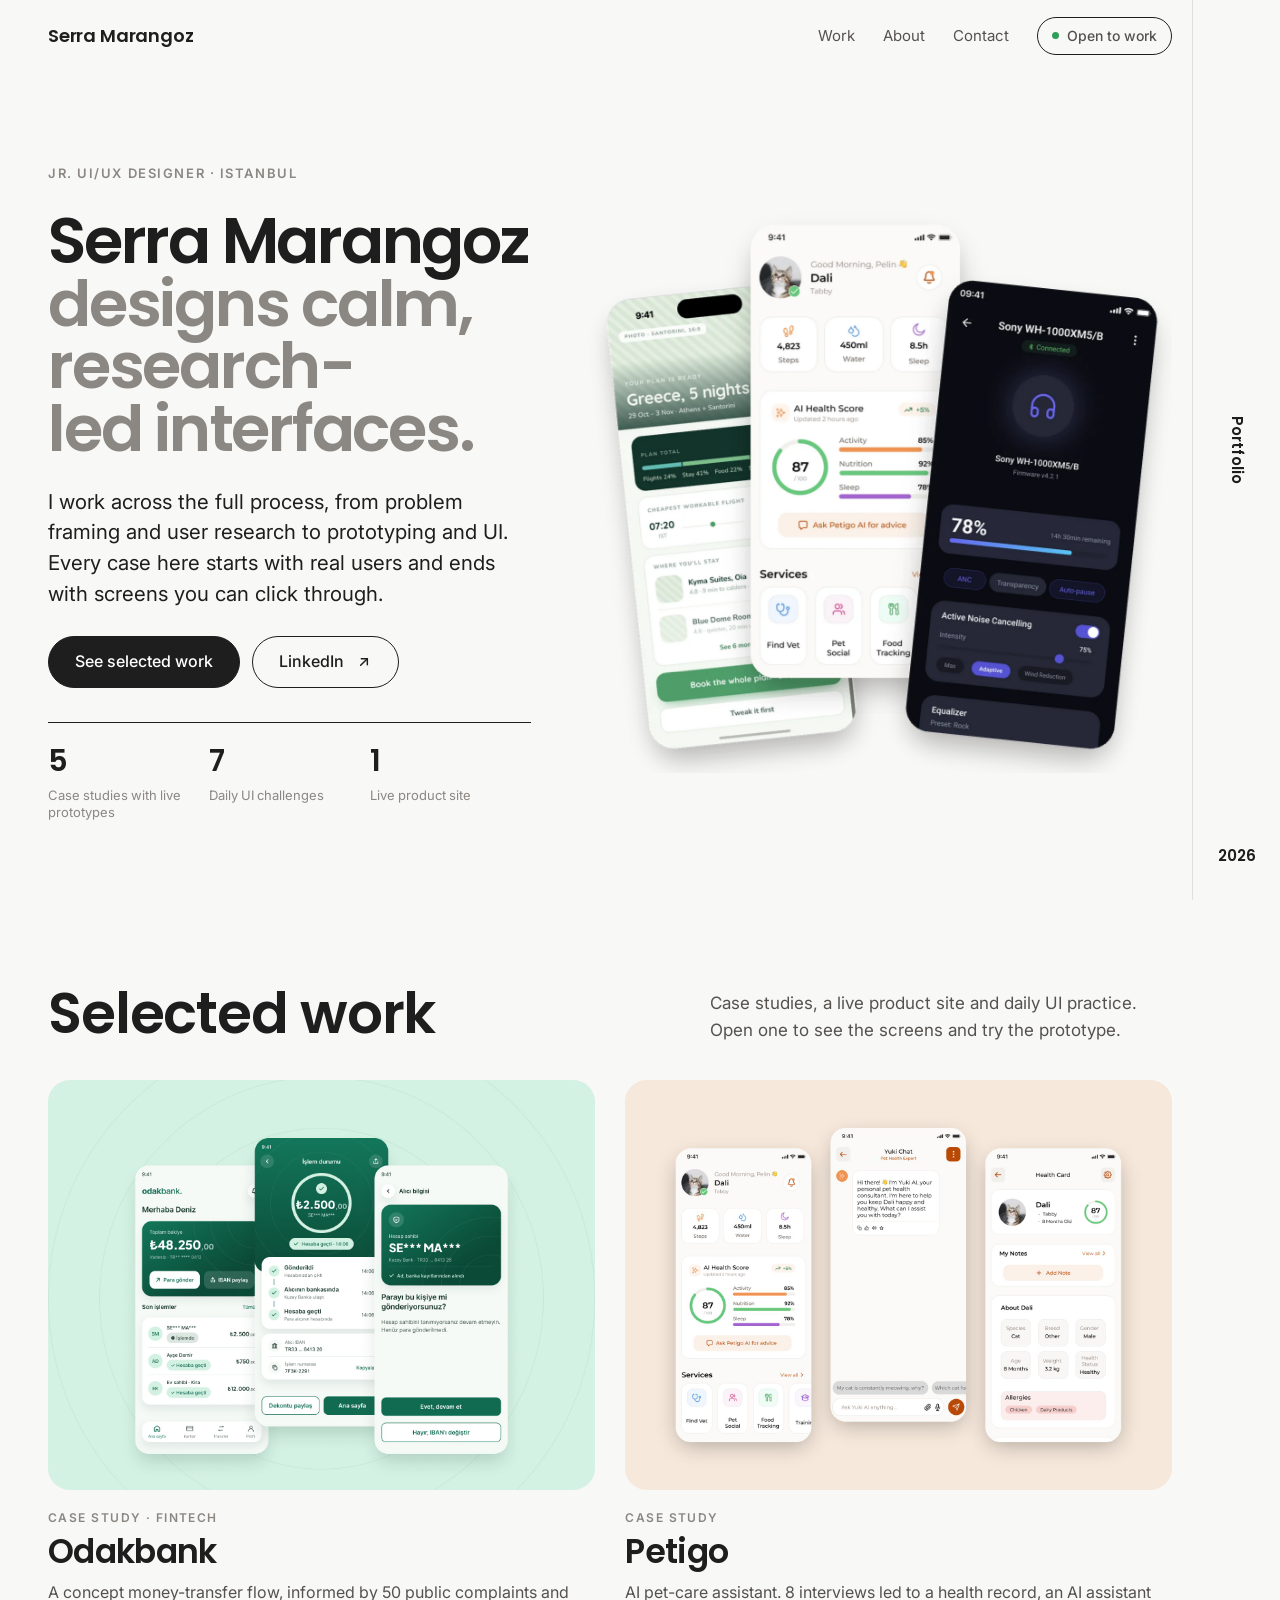
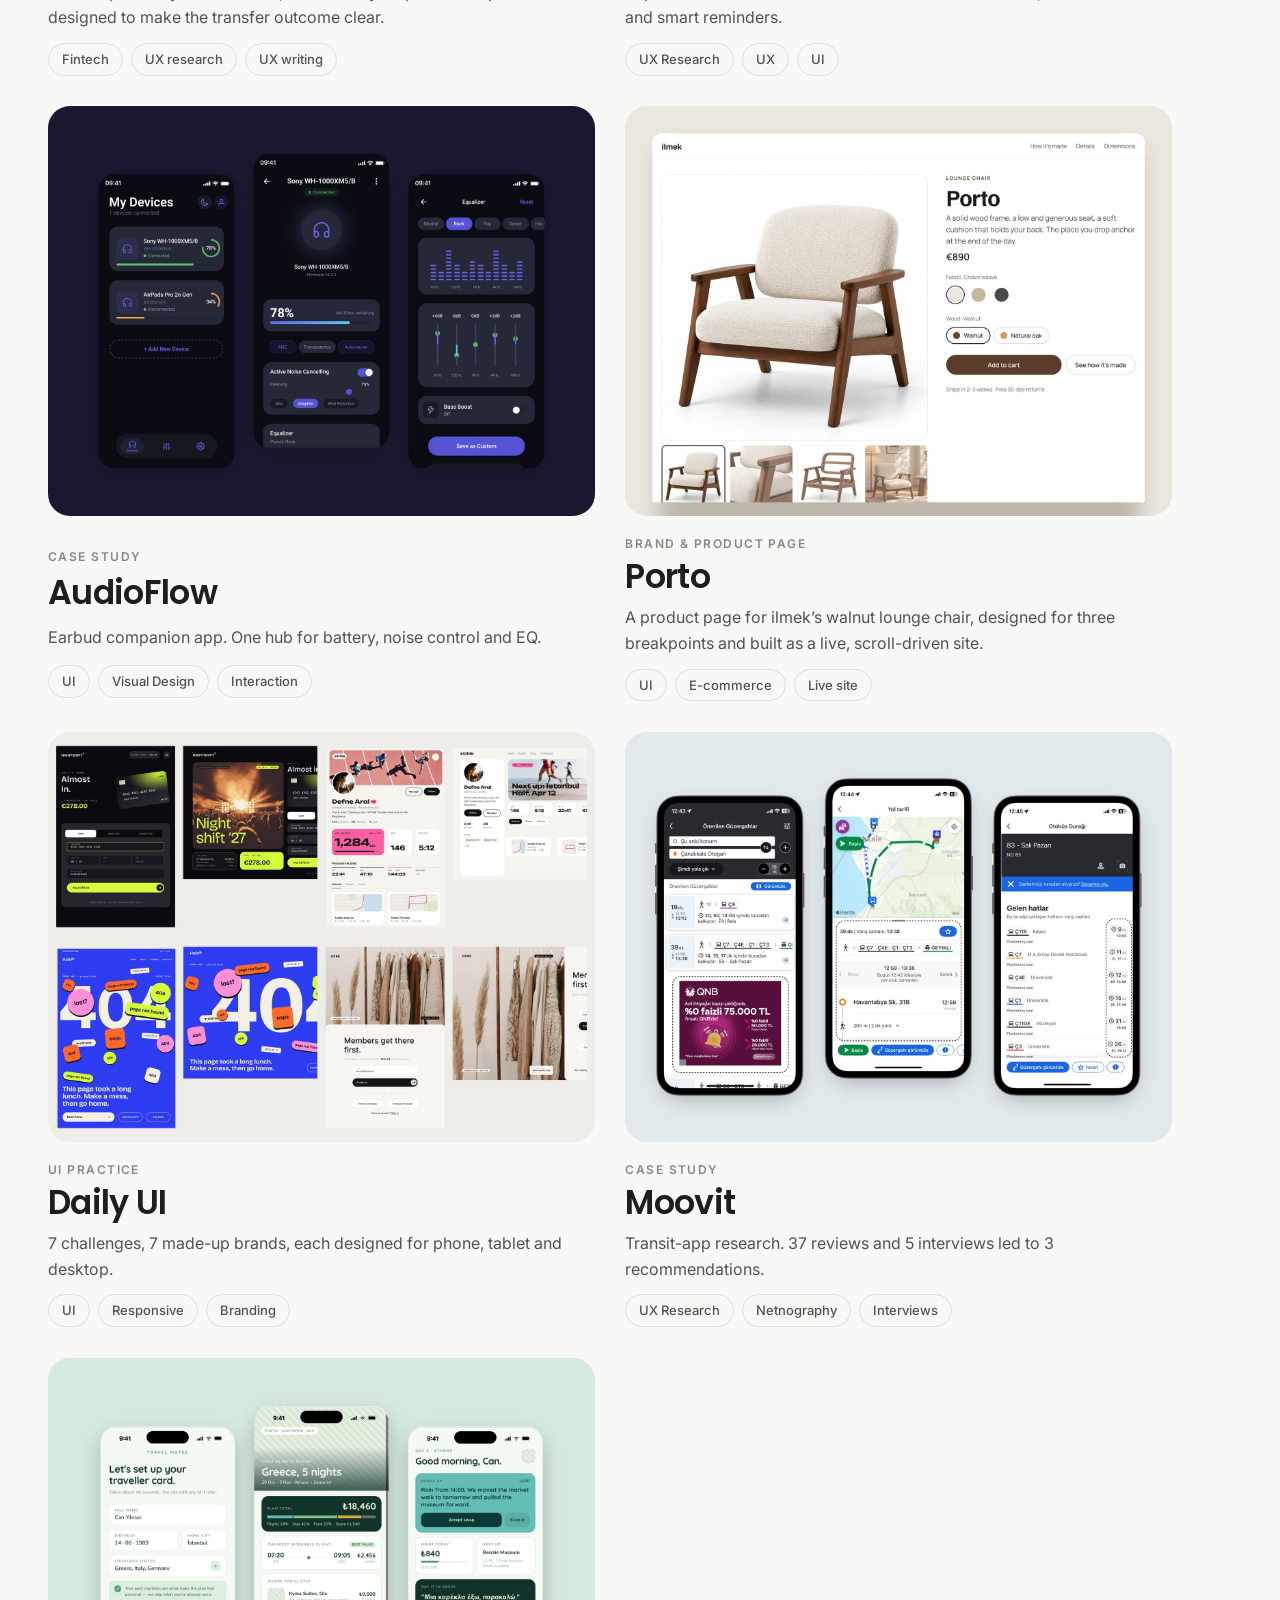
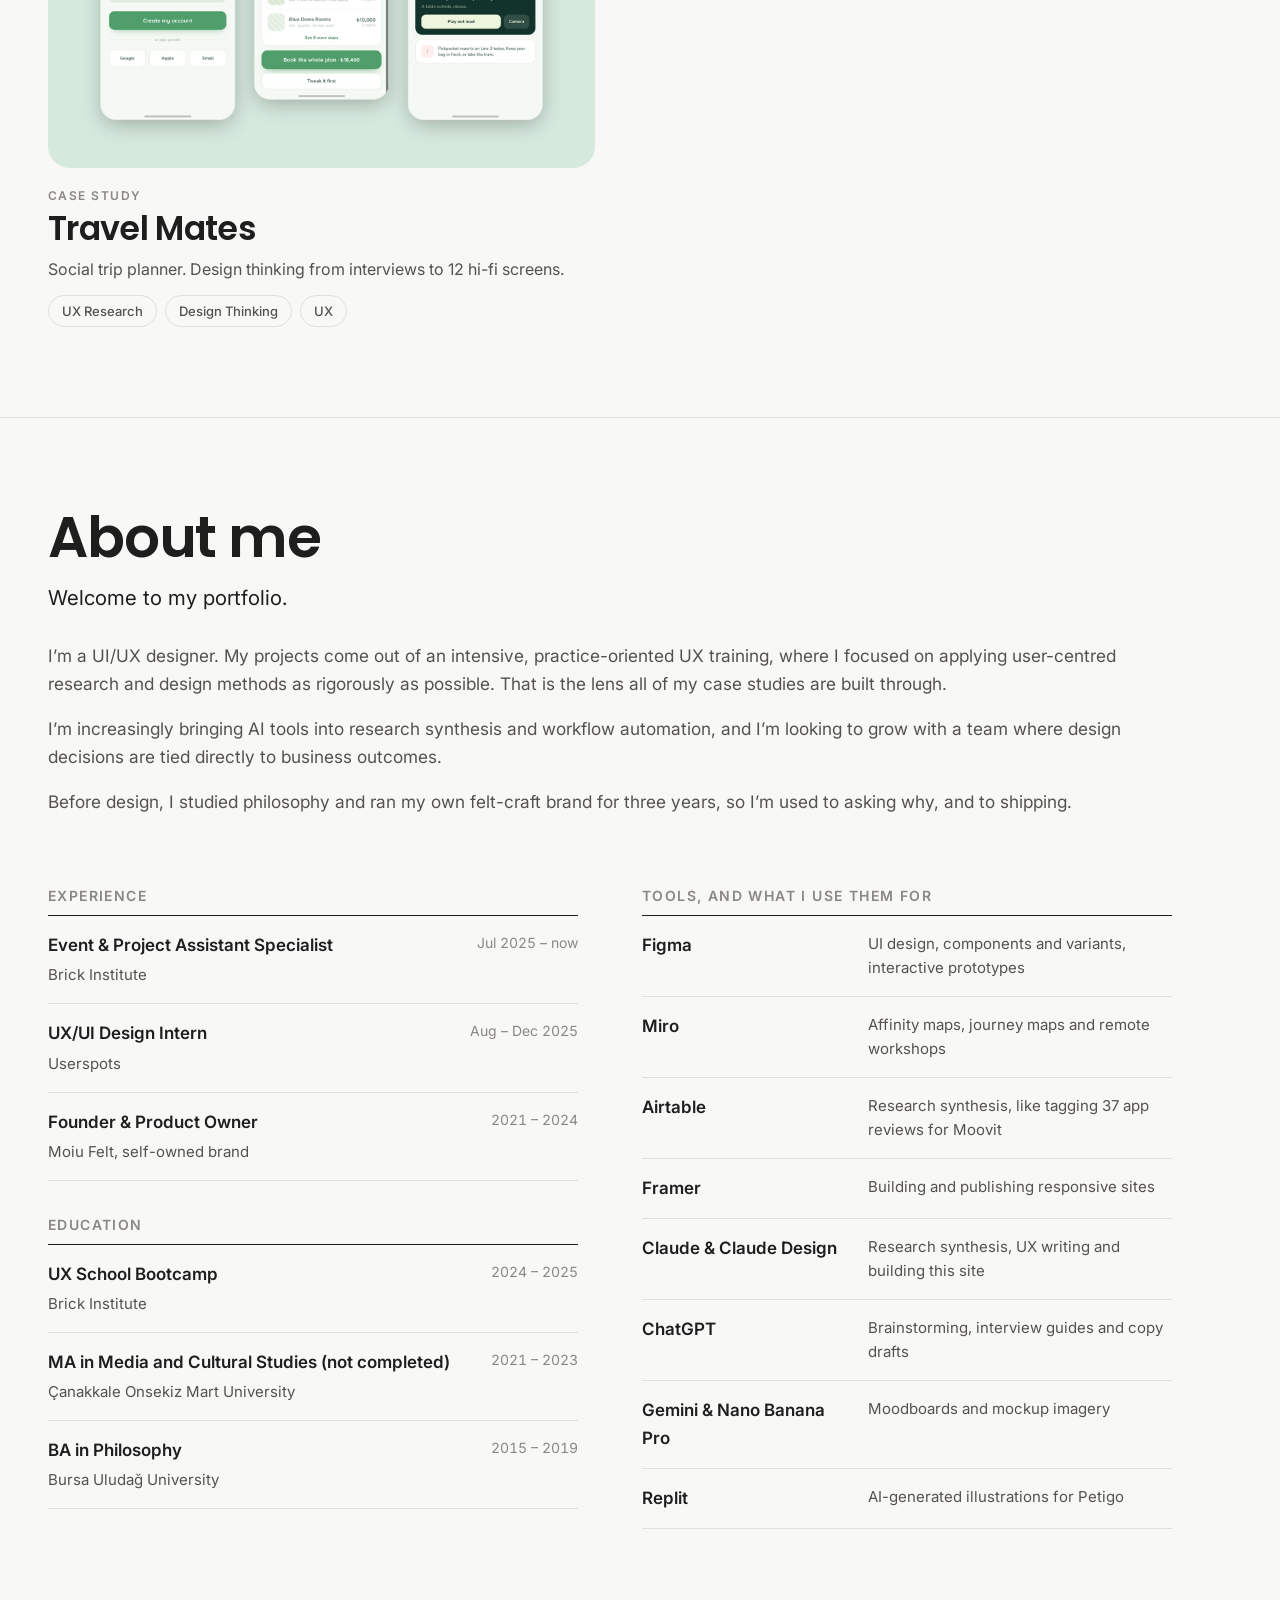
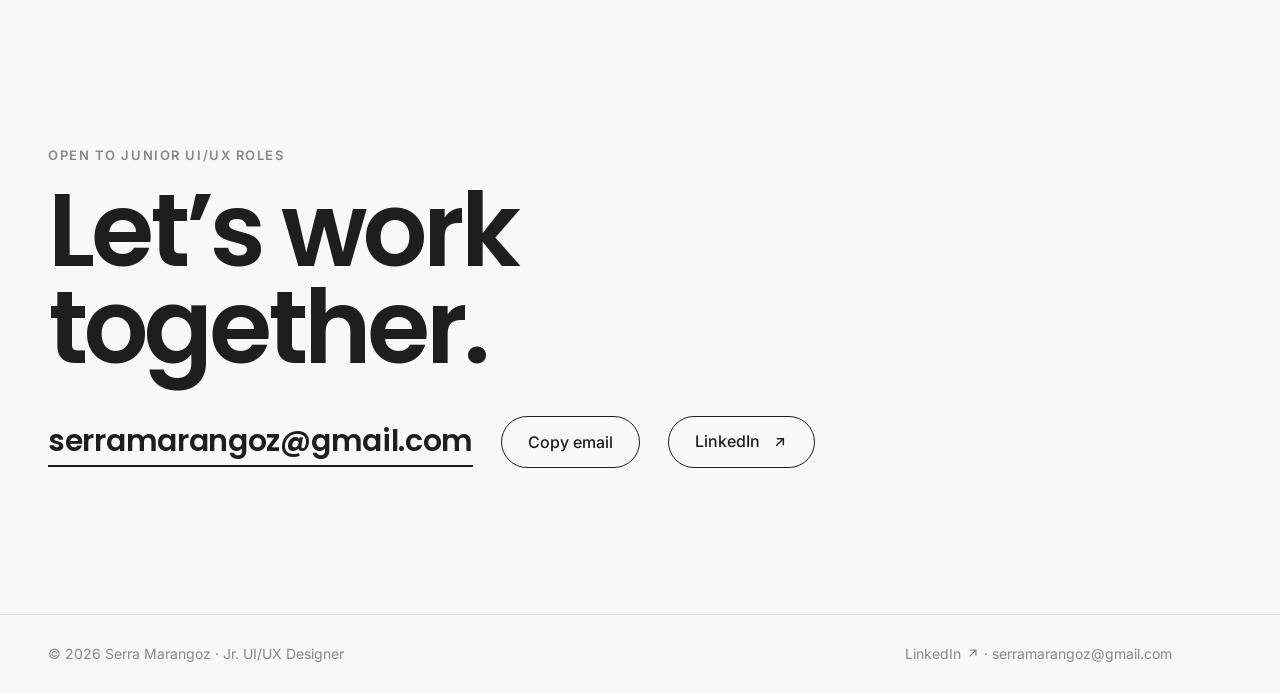
==== commit 7822aeb7: "Home: Work right after the hero, nav reordered, larger hero collage Co-Authored-By: Claude Opus 5.5 " ====
--- a/index.html
+++ b/index.html
@@ -19,7 +19,7 @@
 <header class="top">
   <div class="wrap">
     <a class="brand" href="./">Serra Marangoz</a>
-    <nav class="menu" aria-label="Main"><a href="./#about">About</a><a href="./#work">Work</a><a href="./#contact" class="hide-sm">Contact</a>
+    <nav class="menu" aria-label="Main"><a href="./#work">Work</a><a href="./#about">About</a><a href="./#contact" class="hide-sm">Contact</a>
       <a class="open" href="./#contact"><i></i><span>Open to work</span></a>
     </nav>
   </div>
@@ -35,6 +35,11 @@
     <div class="facts tabular"><div><b>5</b><span>Case studies with live prototypes</span></div><div><b>7</b><span>Daily UI challenges</span></div><div><b>1</b><span>Live product site</span></div></div>
   </div>
   <div class="collage"><img src="assets/img/hero-collage.webp" alt="Screens from Travel Mates, Petigo and AudioFlow" width="1302" height="1240" fetchpriority="high"></div>
+</div></section>
+
+<section class="sec" id="work"><div class="wrap">
+  <div class="sec-head rv"><h2>Selected work</h2><p>Case studies, a live product site and daily UI practice. Open one to see the screens and try the prototype.</p></div>
+  <div class="cards"><a class="card rv" href="work/odakbank.html"><div class="media "><span class="ph" aria-hidden="true">Odakbank</span><img src="assets/img/work/odakbank.jpg" alt="Odakbank preview" loading="lazy" onerror="this.remove()"></div><div class="card-body"><span class="kind">Case study · Fintech</span><h3>Odakbank</h3><p class="what">A concept money-transfer flow, informed by 50 public complaints and designed to make the transfer outcome clear.</p><div class="tags"><span class="tag">Fintech</span><span class="tag">UX research</span><span class="tag">UX writing</span></div></div></a><a class="card rv" href="work/petigo.html"><div class="media "><span class="ph" aria-hidden="true">Petigo</span><img src="assets/img/work/petigo.jpg" alt="Petigo preview" loading="lazy" onerror="this.remove()"></div><div class="card-body"><span class="kind">Case study</span><h3>Petigo</h3><p class="what">AI pet-care assistant. 8 interviews led to a health record, an AI assistant and smart reminders.</p><div class="tags"><span class="tag">UX Research</span><span class="tag">UX</span><span class="tag">UI</span></div></div></a><a class="card rv" href="work/audioflow.html"><div class="media "><span class="ph" aria-hidden="true">AudioFlow</span><img src="assets/img/work/audioflow.jpg" alt="AudioFlow preview" loading="lazy" onerror="this.remove()"></div><div class="card-body"><span class="kind">Case study</span><h3>AudioFlow</h3><p class="what">Earbud companion app. One hub for battery, noise control and EQ.</p><div class="tags"><span class="tag">UI</span><span class="tag">Visual Design</span><span class="tag">Interaction</span></div></div></a><a class="card rv" href="work/porto.html"><div class="media "><span class="ph" aria-hidden="true">Porto</span><img src="assets/img/work/porto.jpg" alt="Porto preview" loading="lazy" onerror="this.remove()"></div><div class="card-body"><span class="kind">Brand &amp; product page</span><h3>Porto</h3><p class="what">A product page for ilmek’s walnut lounge chair, designed for three breakpoints and built as a live, scroll-driven site.</p><div class="tags"><span class="tag">UI</span><span class="tag">E-commerce</span><span class="tag">Live site</span></div></div></a><a class="card rv" href="daily-ui.html"><div class="media "><span class="ph" aria-hidden="true">Daily UI</span><img src="assets/img/work/daily-ui.jpg" alt="Daily UI preview" loading="lazy" onerror="this.remove()"></div><div class="card-body"><span class="kind">UI practice</span><h3>Daily UI</h3><p class="what">7 challenges, 7 made-up brands, each designed for phone, tablet and desktop.</p><div class="tags"><span class="tag">UI</span><span class="tag">Responsive</span><span class="tag">Branding</span></div></div></a><a class="card rv" href="work/moovit.html"><div class="media "><span class="ph" aria-hidden="true">Moovit</span><img src="assets/img/work/moovit.jpg" alt="Moovit preview" loading="lazy" onerror="this.remove()"></div><div class="card-body"><span class="kind">Case study</span><h3>Moovit</h3><p class="what">Transit-app research. 37 reviews and 5 interviews led to 3 recommendations.</p><div class="tags"><span class="tag">UX Research</span><span class="tag">Netnography</span><span class="tag">Interviews</span></div></div></a><a class="card rv" href="work/travel-mates.html"><div class="media "><span class="ph" aria-hidden="true">Travel Mates</span><img src="assets/img/work/travel-mates.jpg" alt="Travel Mates preview" loading="lazy" onerror="this.remove()"></div><div class="card-body"><span class="kind">Case study</span><h3>Travel Mates</h3><p class="what">Social trip planner. Design thinking from interviews to 12 hi-fi screens.</p><div class="tags"><span class="tag">UX Research</span><span class="tag">Design Thinking</span><span class="tag">UX</span></div></div></a></div>
 </div></section>
 
 <section class="sec" id="about"><div class="wrap">
@@ -62,11 +67,6 @@
   </div>
 </div></section>
 
-<section class="sec" id="work"><div class="wrap">
-  <div class="sec-head rv"><h2>Selected work</h2><p>Case studies, a live product site and daily UI practice. Open one to see the screens and try the prototype.</p></div>
-  <div class="cards"><a class="card rv" href="work/odakbank.html"><div class="media "><span class="ph" aria-hidden="true">Odakbank</span><img src="assets/img/work/odakbank.jpg" alt="Odakbank preview" loading="lazy" onerror="this.remove()"></div><div class="card-body"><span class="kind">Case study · Fintech</span><h3>Odakbank</h3><p class="what">A concept money-transfer flow, informed by 50 public complaints and designed to make the transfer outcome clear.</p><div class="tags"><span class="tag">Fintech</span><span class="tag">UX research</span><span class="tag">UX writing</span></div></div></a><a class="card rv" href="work/petigo.html"><div class="media "><span class="ph" aria-hidden="true">Petigo</span><img src="assets/img/work/petigo.jpg" alt="Petigo preview" loading="lazy" onerror="this.remove()"></div><div class="card-body"><span class="kind">Case study</span><h3>Petigo</h3><p class="what">AI pet-care assistant. 8 interviews led to a health record, an AI assistant and smart reminders.</p><div class="tags"><span class="tag">UX Research</span><span class="tag">UX</span><span class="tag">UI</span></div></div></a><a class="card rv" href="work/audioflow.html"><div class="media "><span class="ph" aria-hidden="true">AudioFlow</span><img src="assets/img/work/audioflow.jpg" alt="AudioFlow preview" loading="lazy" onerror="this.remove()"></div><div class="card-body"><span class="kind">Case study</span><h3>AudioFlow</h3><p class="what">Earbud companion app. One hub for battery, noise control and EQ.</p><div class="tags"><span class="tag">UI</span><span class="tag">Visual Design</span><span class="tag">Interaction</span></div></div></a><a class="card rv" href="work/porto.html"><div class="media "><span class="ph" aria-hidden="true">Porto</span><img src="assets/img/work/porto.jpg" alt="Porto preview" loading="lazy" onerror="this.remove()"></div><div class="card-body"><span class="kind">Brand &amp; product page</span><h3>Porto</h3><p class="what">A product page for ilmek’s walnut lounge chair, designed for three breakpoints and built as a live, scroll-driven site.</p><div class="tags"><span class="tag">UI</span><span class="tag">E-commerce</span><span class="tag">Live site</span></div></div></a><a class="card rv" href="daily-ui.html"><div class="media "><span class="ph" aria-hidden="true">Daily UI</span><img src="assets/img/work/daily-ui.jpg" alt="Daily UI preview" loading="lazy" onerror="this.remove()"></div><div class="card-body"><span class="kind">UI practice</span><h3>Daily UI</h3><p class="what">7 challenges, 7 made-up brands, each designed for phone, tablet and desktop.</p><div class="tags"><span class="tag">UI</span><span class="tag">Responsive</span><span class="tag">Branding</span></div></div></a><a class="card rv" href="work/moovit.html"><div class="media "><span class="ph" aria-hidden="true">Moovit</span><img src="assets/img/work/moovit.jpg" alt="Moovit preview" loading="lazy" onerror="this.remove()"></div><div class="card-body"><span class="kind">Case study</span><h3>Moovit</h3><p class="what">Transit-app research. 37 reviews and 5 interviews led to 3 recommendations.</p><div class="tags"><span class="tag">UX Research</span><span class="tag">Netnography</span><span class="tag">Interviews</span></div></div></a><a class="card rv" href="work/travel-mates.html"><div class="media "><span class="ph" aria-hidden="true">Travel Mates</span><img src="assets/img/work/travel-mates.jpg" alt="Travel Mates preview" loading="lazy" onerror="this.remove()"></div><div class="card-body"><span class="kind">Case study</span><h3>Travel Mates</h3><p class="what">Social trip planner. Design thinking from interviews to 12 hi-fi screens.</p><div class="tags"><span class="tag">UX Research</span><span class="tag">Design Thinking</span><span class="tag">UX</span></div></div></a></div>
-</div></section>
-
 <section class="contact" id="contact"><div class="wrap">
   <p class="eyebrow">Open to junior UI/UX roles</p>
   <h2 style="margin-top:16px">Let’s work together.</h2>
--- a/assets/style.css
+++ b/assets/style.css
@@ -480,3 +480,41 @@
 .about-top.no-portrait .paras{display:grid;gap:18px}
 .about-top.no-portrait .paras p{max-width:none;font-size:clamp(17px,1.35vw,20px);line-height:1.6}
 svg.ext{display:inline-block;vertical-align:-0.08em;margin-left:.1em;flex:none}
+/* tighter vertical rhythm on phones */
+@media (max-width:700px){
+  .hero{padding-block:40px 24px}
+  .hero .row{margin-top:28px}
+  .sec{padding-block:44px}
+  .about-top{margin-bottom:36px}
+  .sec-head{margin-bottom:24px}
+}
+.hero .facts div{align-content:start}
+
+/* odakbank flow audit */
+.scorebar{display:grid;grid-template-columns:auto 32px auto minmax(0,1fr);gap:16px 24px;align-items:center;background:var(--surface);border:1px solid var(--line);border-radius:22px;padding:22px 26px;margin-bottom:28px}
+.scorebar div{display:grid;gap:2px}
+.scorebar b{font-family:var(--f-display);font-weight:600;font-size:clamp(30px,3.4vw,44px);line-height:1}
+.scorebar div:last-of-type b{color:var(--odak)}
+.scorebar span{font-size:13px;color:var(--mute)}
+.scorebar .to{font-size:22px;color:var(--mute)}
+.scorebar p{margin:0;color:var(--ink-2);font-size:15px}
+.audit{list-style:none;margin:0;padding:0;border-top:1px solid var(--ink)}
+.audit li{display:grid;grid-template-columns:110px minmax(0,1.1fr) minmax(0,1fr) minmax(0,1.2fr);gap:10px 20px;padding:16px 0;border-bottom:1px solid var(--line);align-items:start;font-size:15px}
+.audit .grp{font-size:12px;letter-spacing:.06em;text-transform:uppercase;color:var(--mute);padding-top:2px}
+.audit .q{font-weight:500}
+.audit .was{color:var(--mute)}
+.audit .now{color:var(--ink)}
+.audit .x,.audit .ok{display:inline-block;width:1.3em;font-weight:700}
+.audit .x{color:#B3261E}.audit .ok{color:var(--odak)}
+.risk{display:grid;grid-template-columns:repeat(2,minmax(0,1fr));gap:10px}
+.risk .cell{background:var(--surface);border:1px solid var(--line);border-radius:18px;padding:18px 20px;display:grid;gap:4px;align-content:start}
+.risk .cell:first-child{background:var(--odak-tint);border-color:transparent}
+.risk b{font-family:var(--f-display);font-weight:600;font-size:18px}
+.risk small{color:var(--mute);font-size:13px}
+.risk ul{margin:8px 0 0;padding-left:18px;color:var(--ink-2);font-size:15px;display:grid;gap:4px}
+@media (max-width:820px){.scorebar{grid-template-columns:auto 24px auto}.scorebar p{grid-column:1/-1}.audit li{grid-template-columns:1fr}.audit .grp{padding:0}}
+@media (max-width:520px){.risk{grid-template-columns:1fr}}
+/* work right after the hero */
+#work{border-top:0}
+@media (max-width:700px){#work{padding-top:28px}}
+@media (min-width:901px){.hero-grid{grid-template-columns:minmax(0,.9fr) minmax(0,1.1fr)}.hero-grid h1{font-size:clamp(44px,5vw,80px)}}
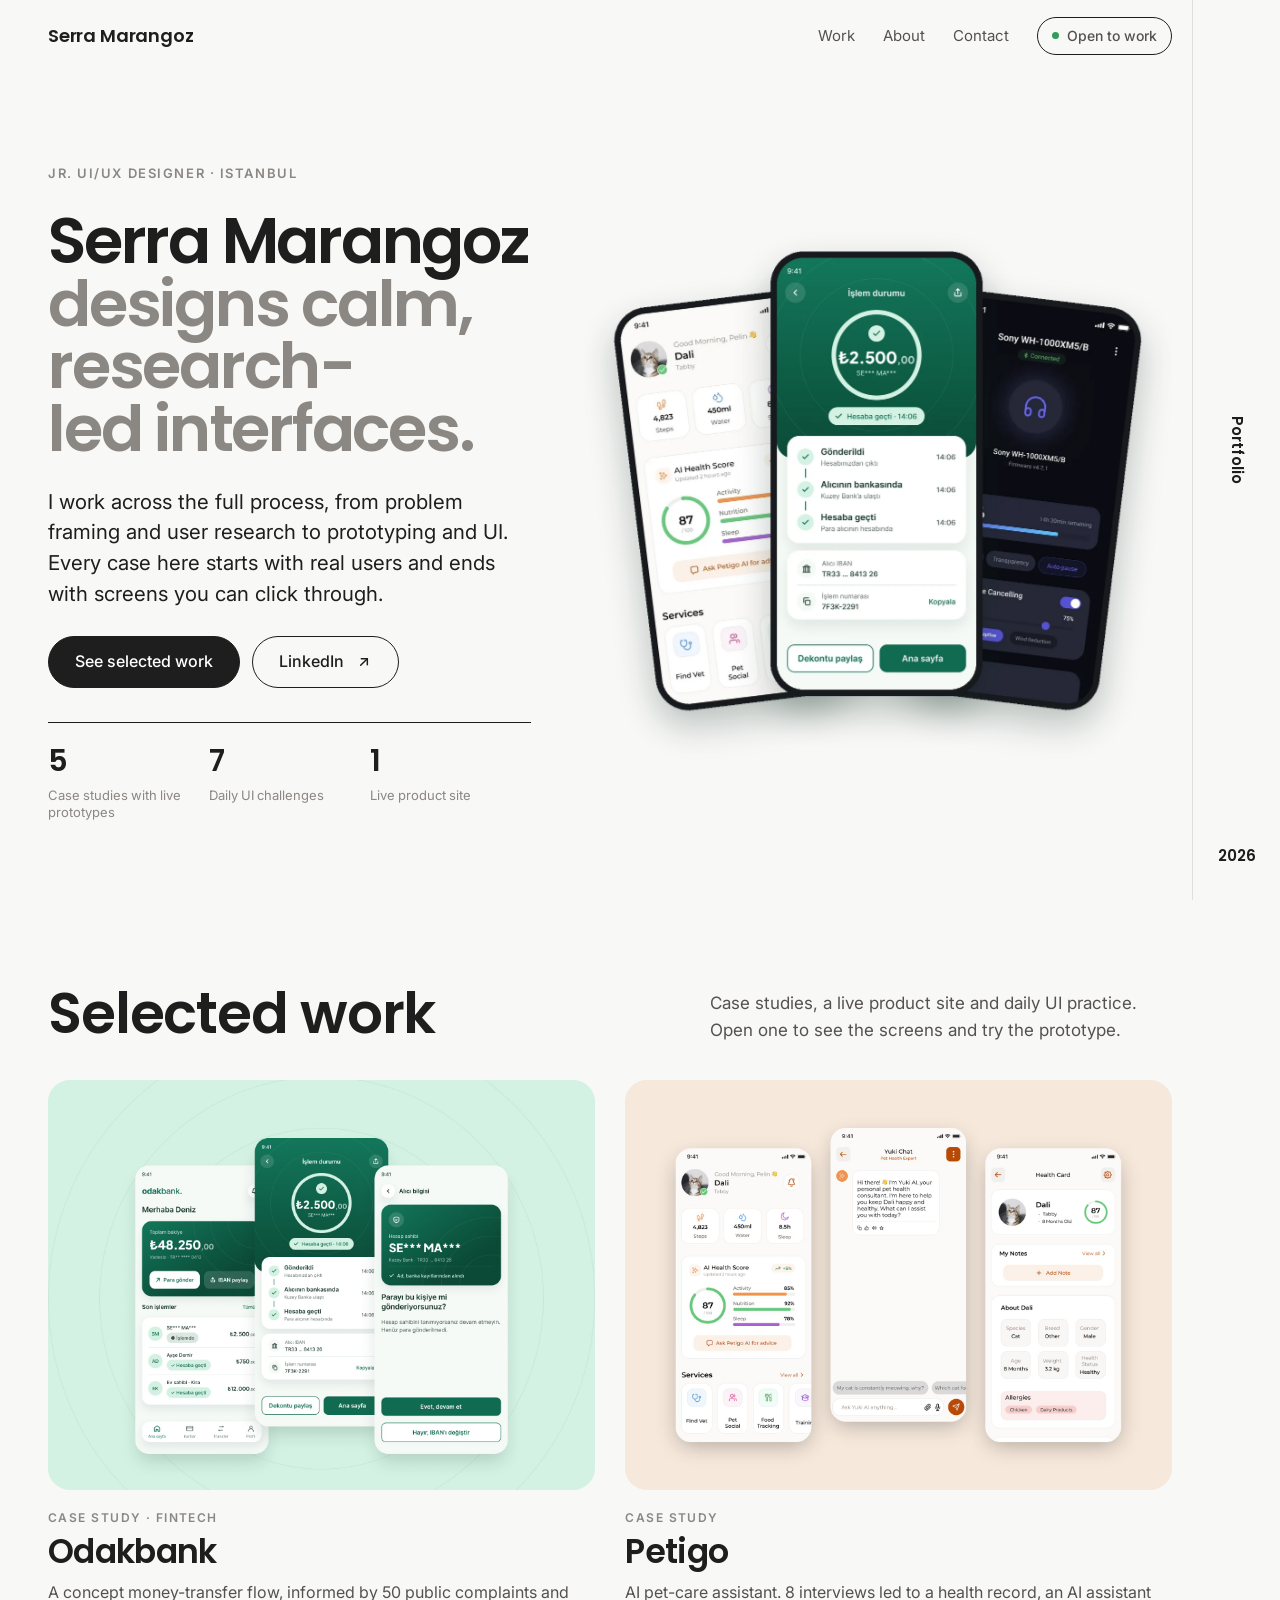
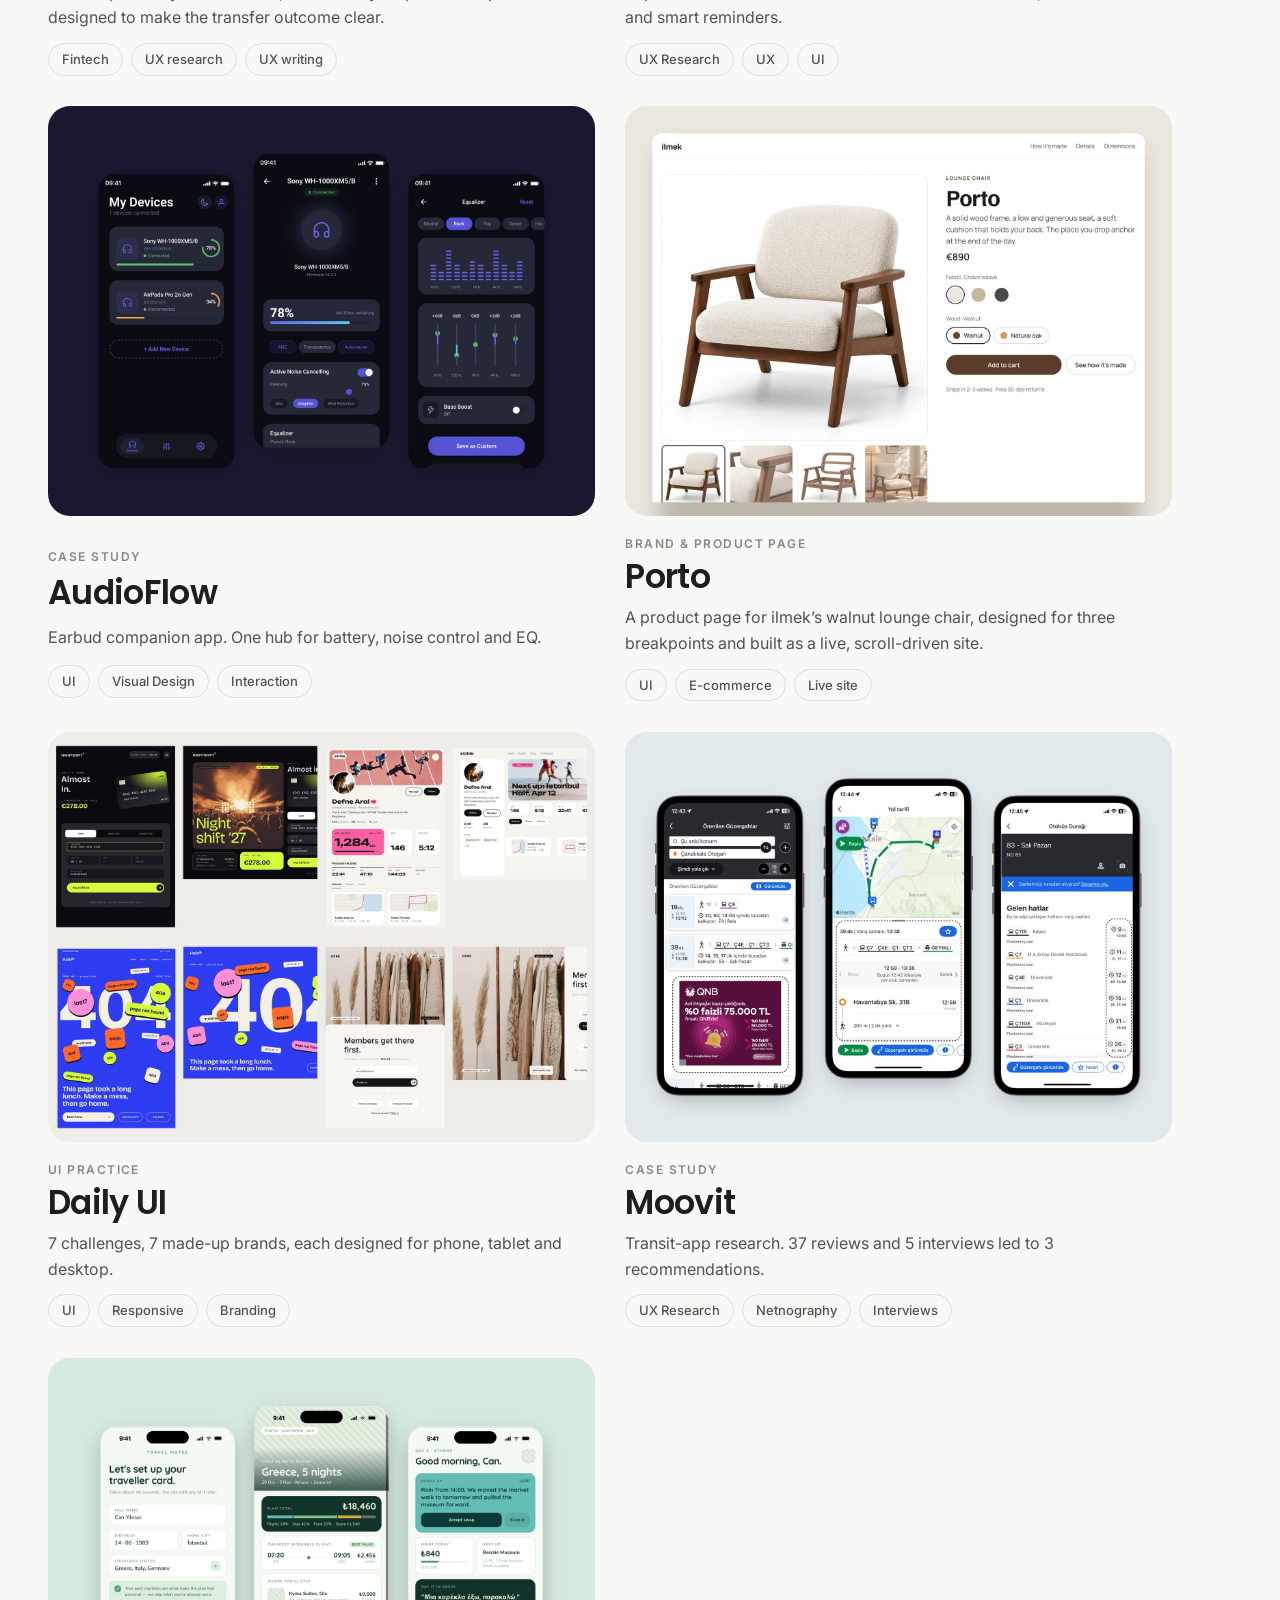
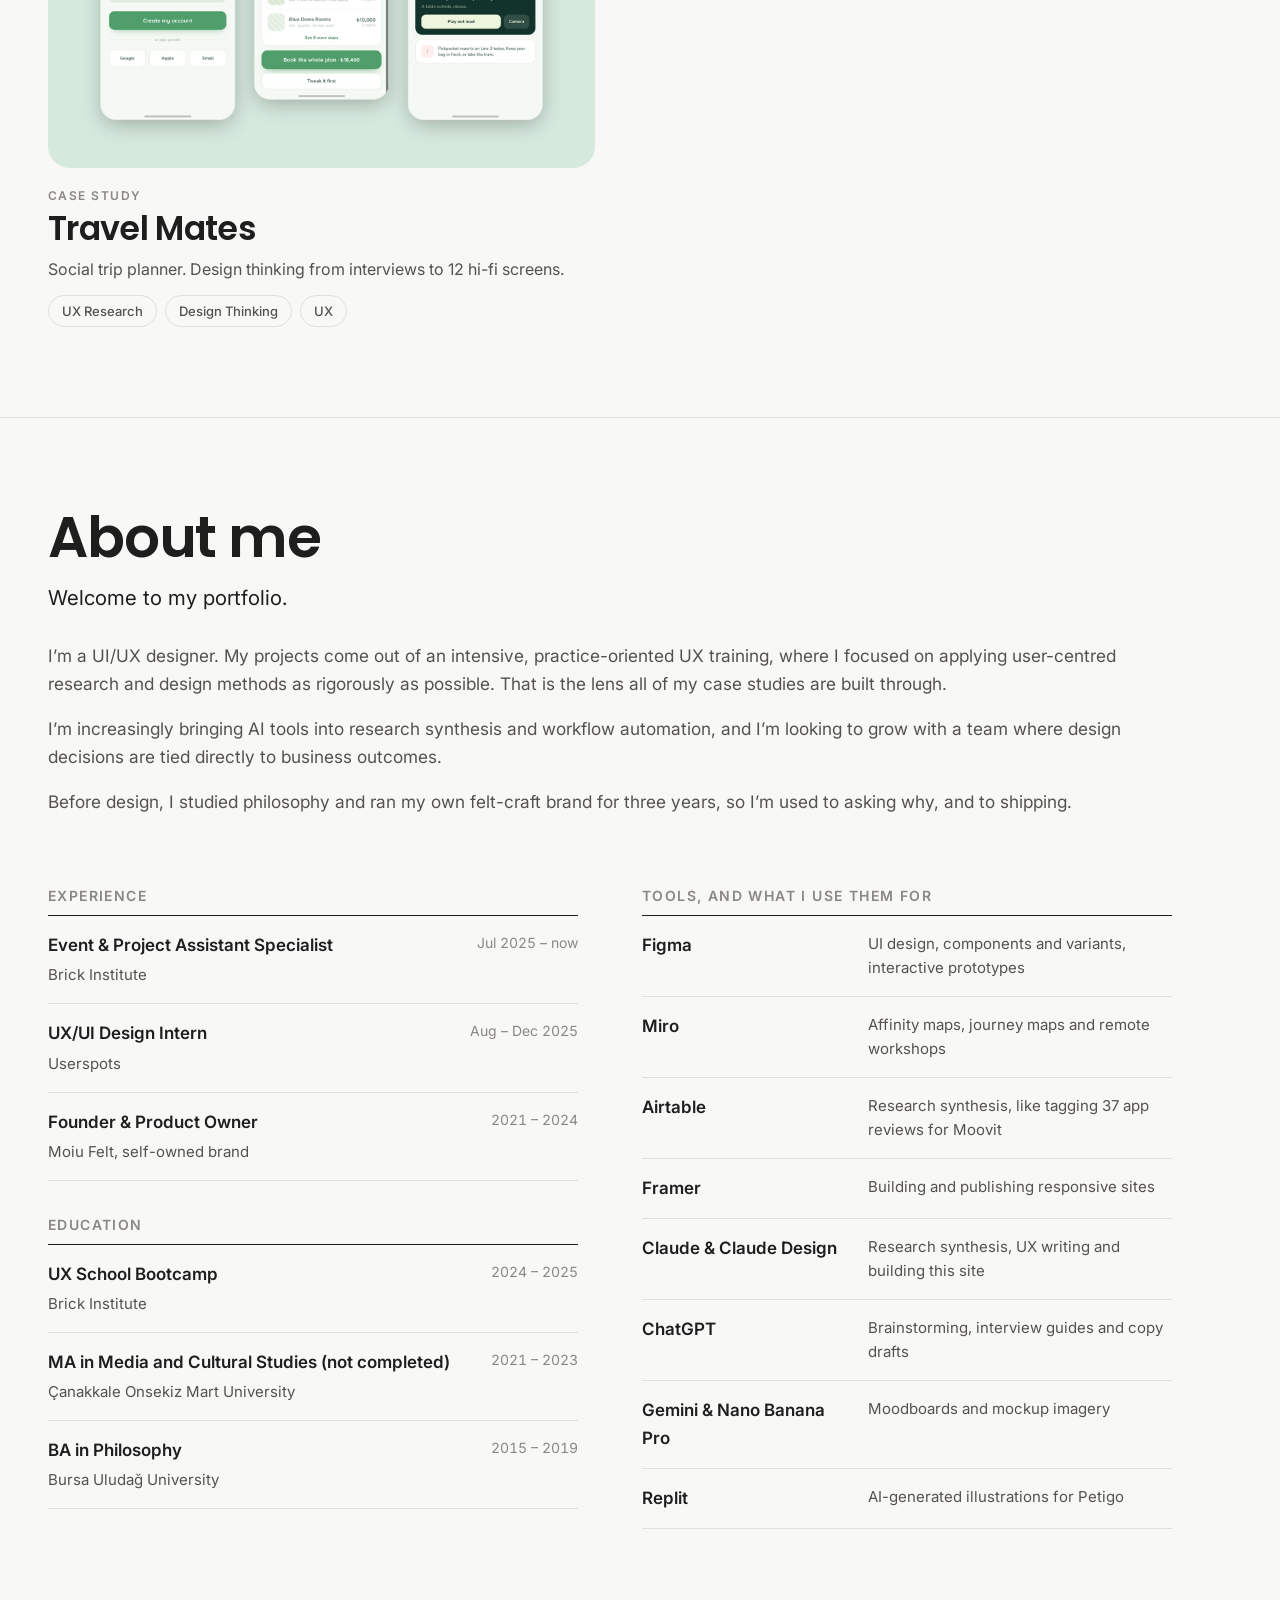
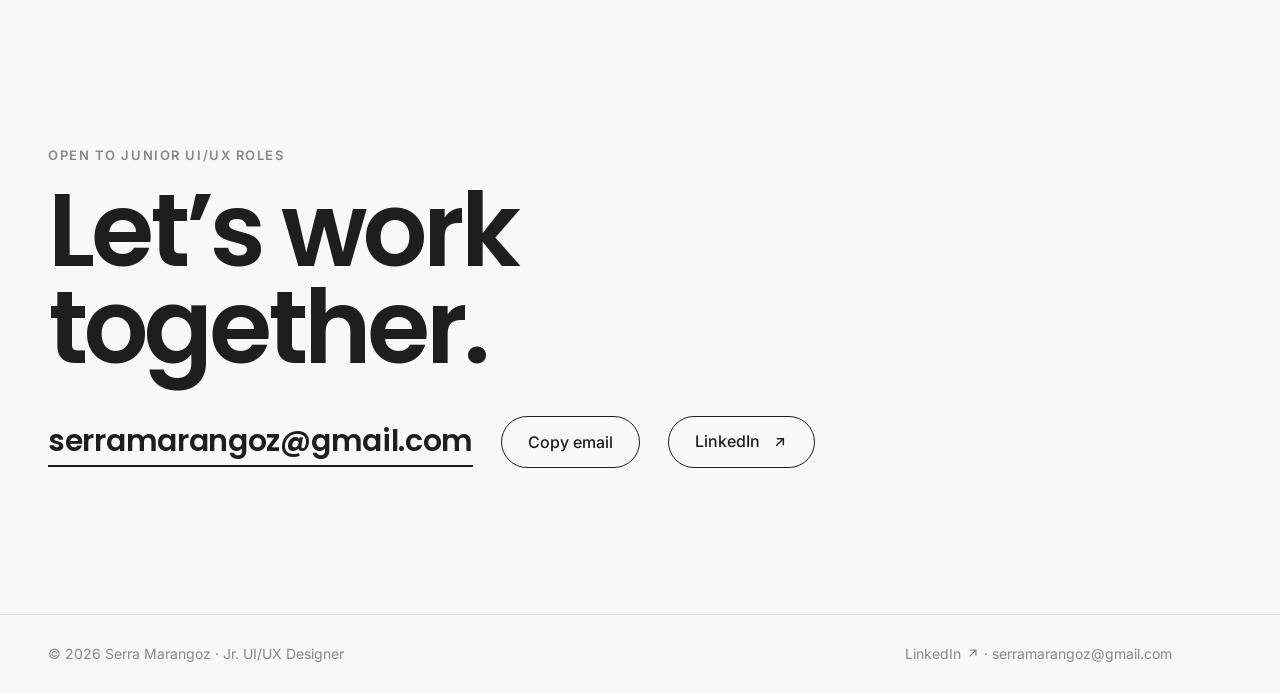
==== commit c7b16592: "Hero collage: Odakbank in front, with Petigo and AudioFlow Co-Authored-By: Claude Opus 5.5 <noreply@" ====
--- a/index.html
+++ b/index.html
@@ -34,7 +34,7 @@
     <div class="btns"><a class="btn solid" href="#work">See selected work</a><a class="btn" href="https://www.linkedin.com/in/serramarangoz" target="_blank" rel="noopener">LinkedIn <svg class="ext" aria-hidden="true" viewBox="0 0 24 24" width="1em" height="1em" fill="none" stroke="currentColor" stroke-width="2.2" stroke-linecap="round" stroke-linejoin="round"><path d="M7 17L17 7"/><path d="M8 7h9v9"/></svg></a></div>
     <div class="facts tabular"><div><b>5</b><span>Case studies with live prototypes</span></div><div><b>7</b><span>Daily UI challenges</span></div><div><b>1</b><span>Live product site</span></div></div>
   </div>
-  <div class="collage"><img src="assets/img/hero-collage.webp" alt="Screens from Travel Mates, Petigo and AudioFlow" width="1302" height="1240" fetchpriority="high"></div>
+  <div class="collage"><img src="assets/img/hero-collage.webp" alt="Screens from Odakbank, Petigo and AudioFlow" width="1302" height="1197" fetchpriority="high"></div>
 </div></section>
 
 <section class="sec" id="work"><div class="wrap">
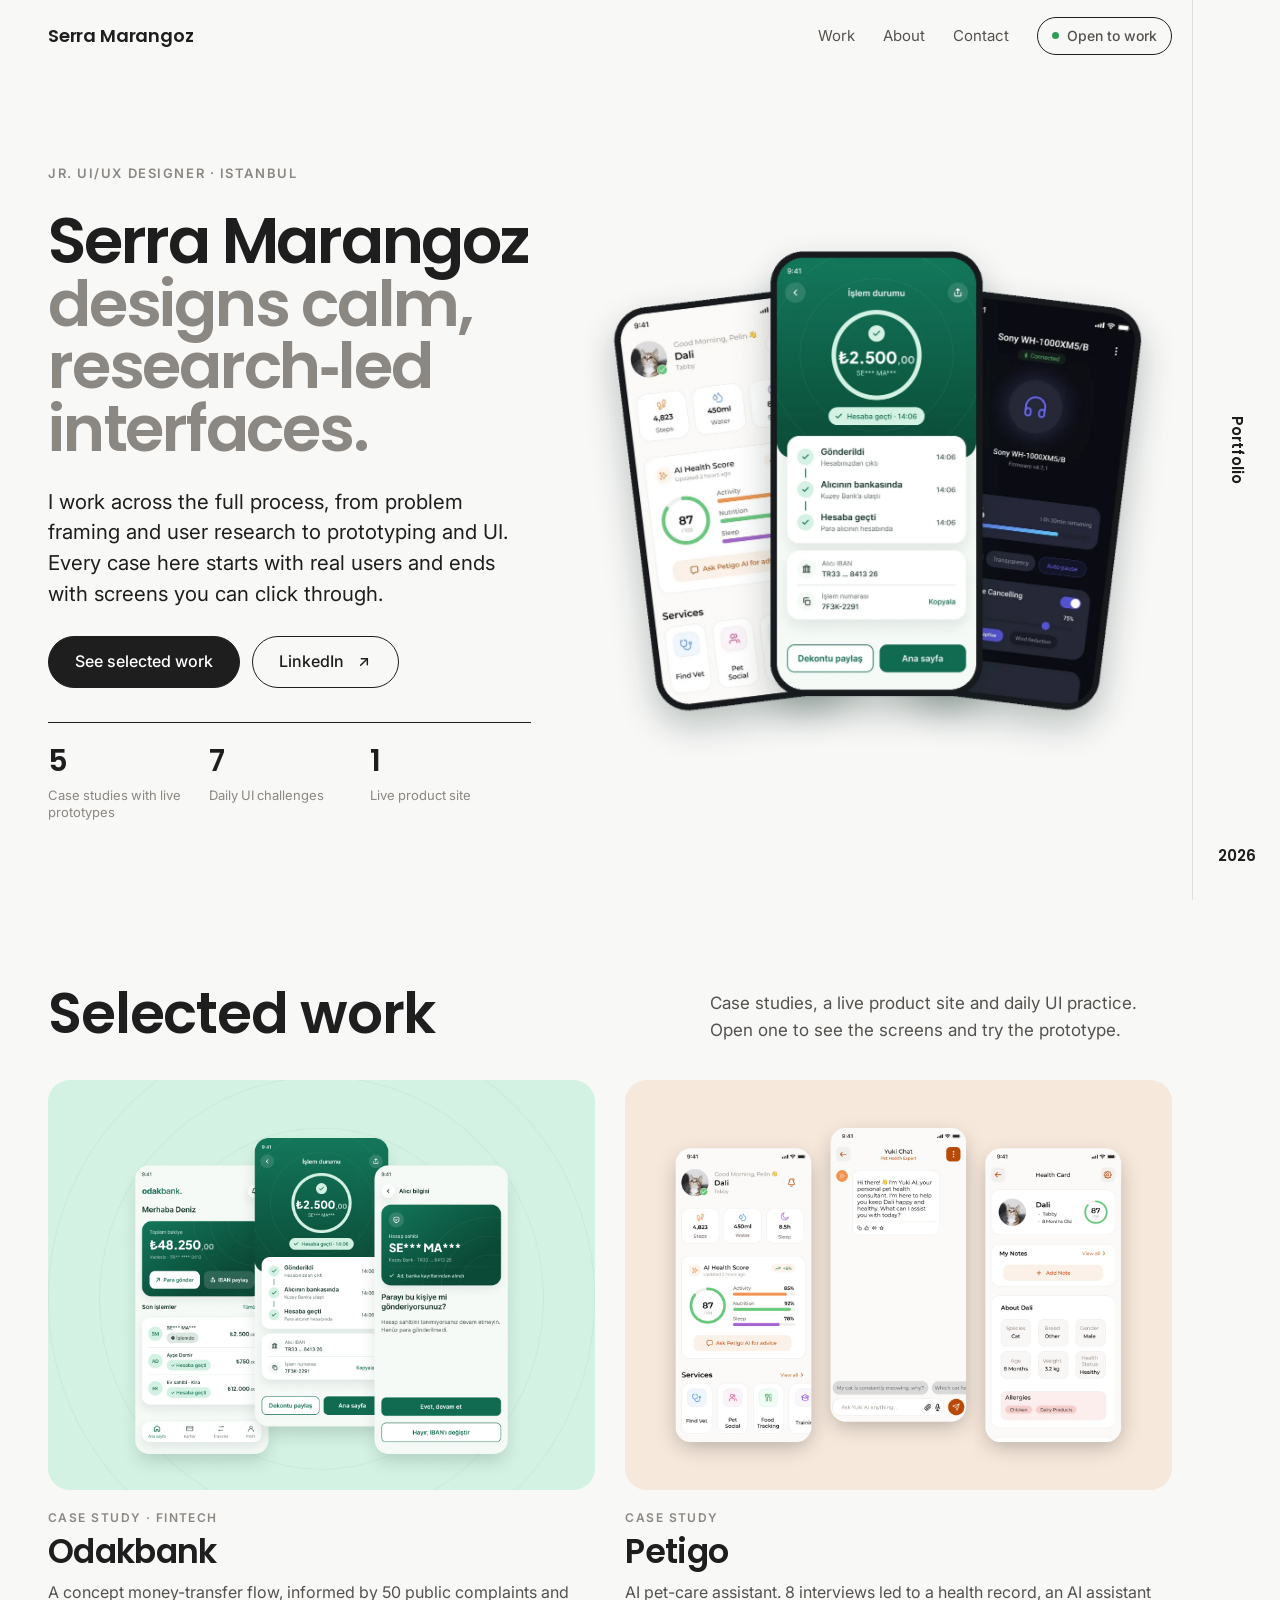
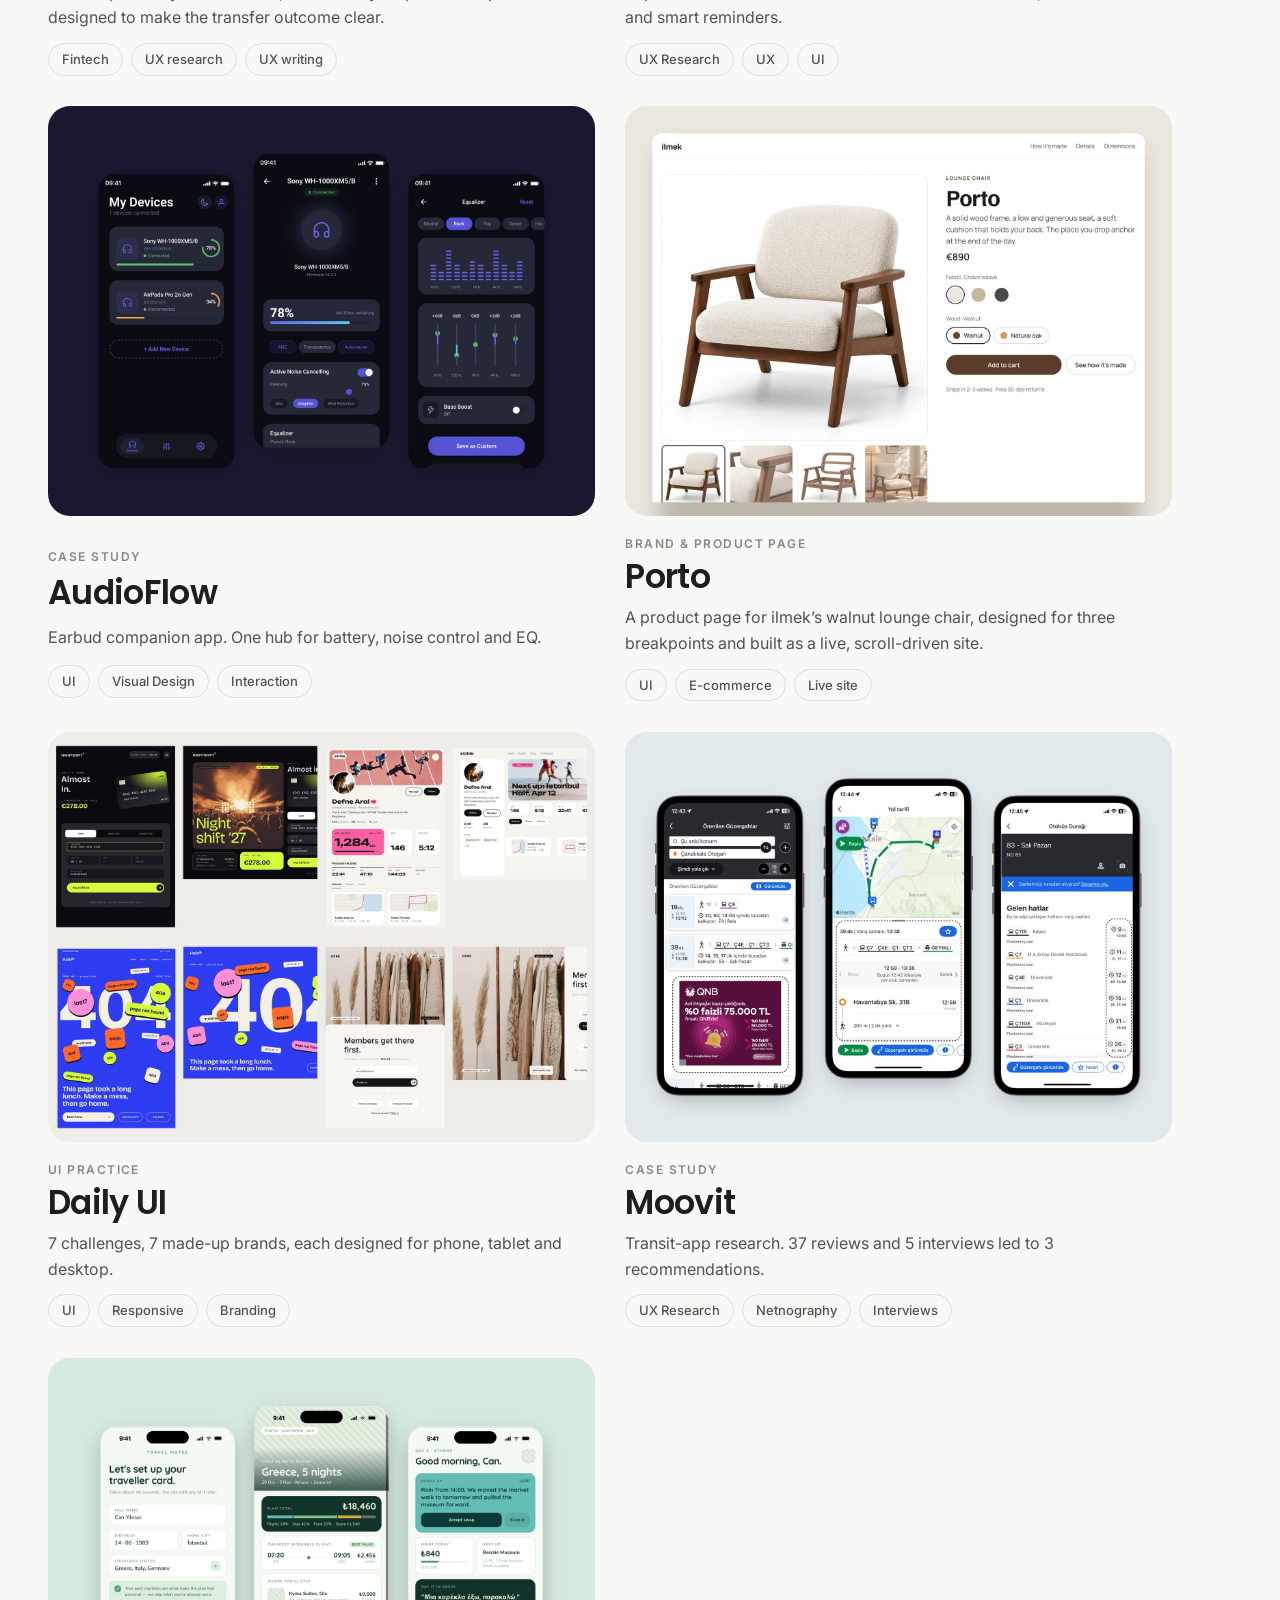
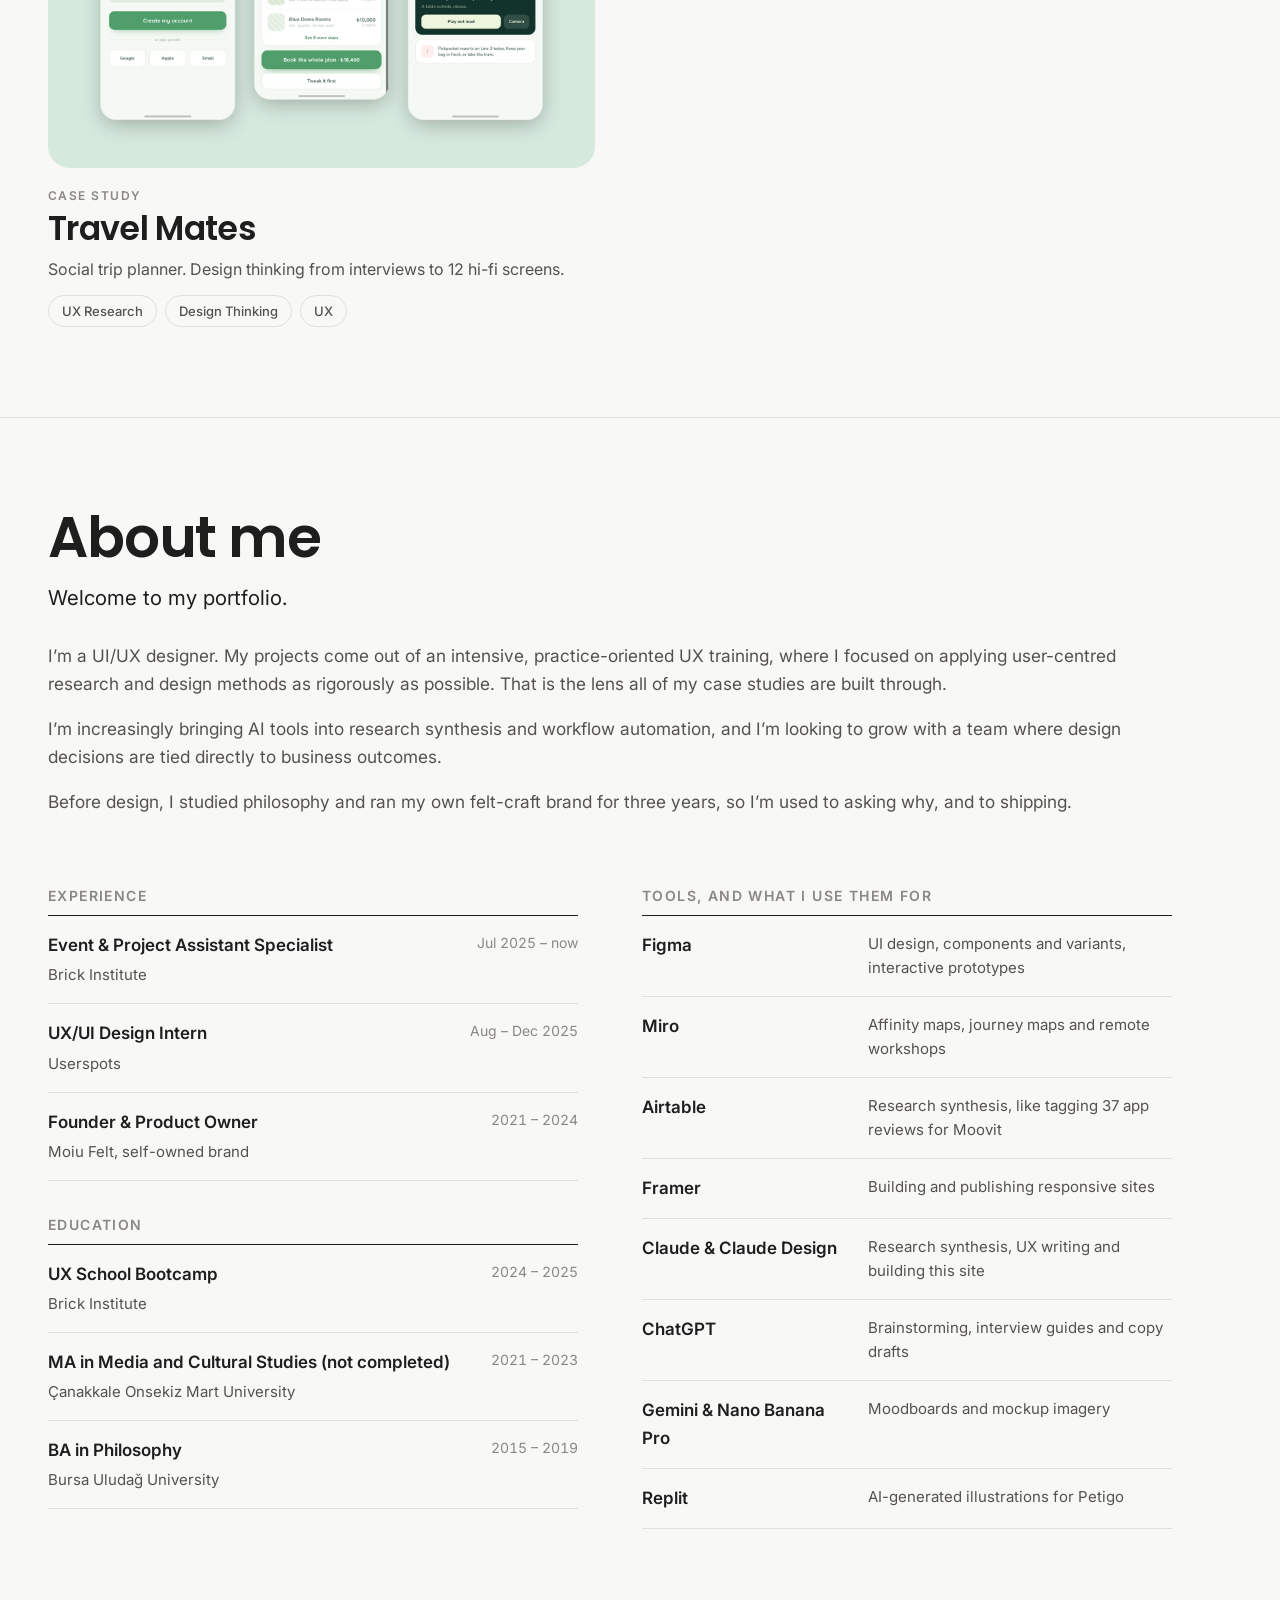
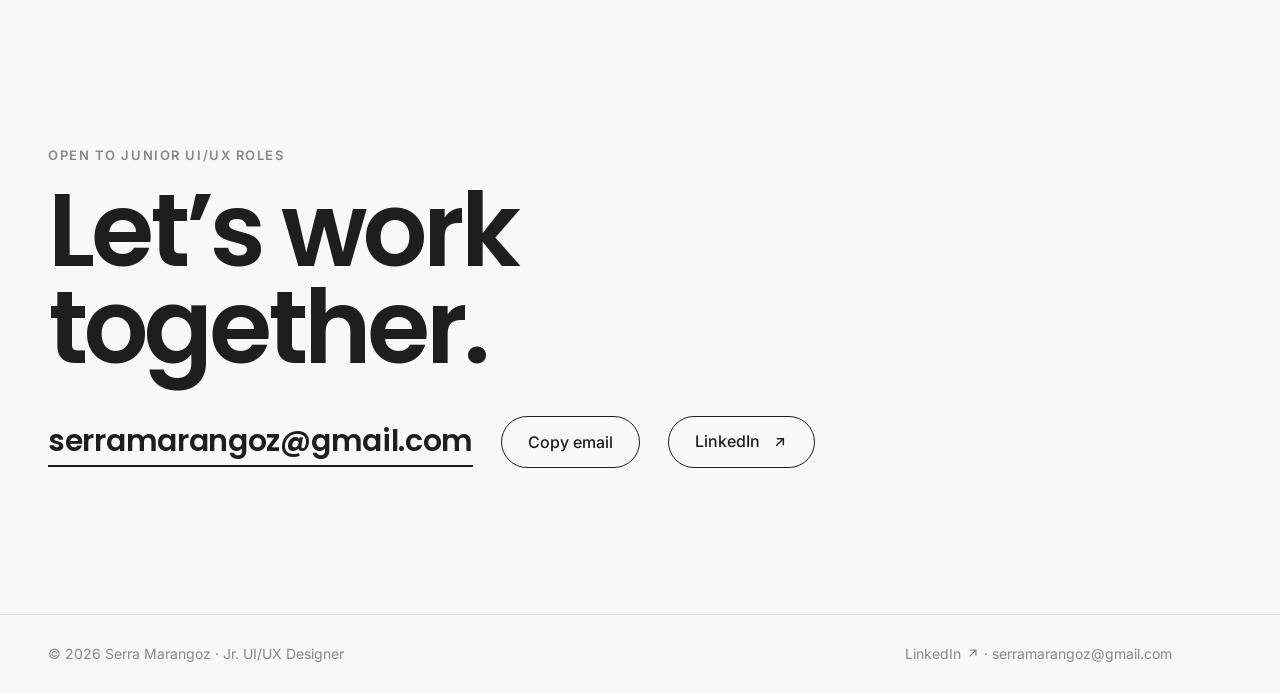
==== commit cfcfd079: "Mobile polish: swipe row padding, sticky nav offset, side-by-side hero buttons, compact tools grid C" ====
--- a/index.html
+++ b/index.html
@@ -29,7 +29,7 @@
 <section class="hero" id="top"><div class="wrap hero-grid">
   <div class="stack">
     <p class="eyebrow">Jr. UI/UX Designer · Istanbul</p>
-    <h1>Serra Marangoz <span class="soft">designs calm, research-led interfaces.</span></h1>
+    <h1>Serra Marangoz <span class="soft">designs calm, research&#8209;led interfaces.</span></h1>
     <p class="lede">I work across the full process, from problem framing and user research to prototyping and UI. Every case here starts with real users and ends with screens you can click through.</p>
     <div class="btns"><a class="btn solid" href="#work">See selected work</a><a class="btn" href="https://www.linkedin.com/in/serramarangoz" target="_blank" rel="noopener">LinkedIn <svg class="ext" aria-hidden="true" viewBox="0 0 24 24" width="1em" height="1em" fill="none" stroke="currentColor" stroke-width="2.2" stroke-linecap="round" stroke-linejoin="round"><path d="M7 17L17 7"/><path d="M8 7h9v9"/></svg></a></div>
     <div class="facts tabular"><div><b>5</b><span>Case studies with live prototypes</span></div><div><b>7</b><span>Daily UI challenges</span></div><div><b>1</b><span>Live product site</span></div></div>
--- a/assets/style.css
+++ b/assets/style.css
@@ -518,3 +518,102 @@
 #work{border-top:0}
 @media (max-width:700px){#work{padding-top:28px}}
 @media (min-width:901px){.hero-grid{grid-template-columns:minmax(0,.9fr) minmax(0,1.1fr)}.hero-grid h1{font-size:clamp(44px,5vw,80px)}}
+
+/* ---- shorter case pages ---- */
+html{scroll-padding-top:128px}
+.casenav{position:sticky;top:72px;z-index:20;background:color-mix(in srgb,var(--bg) 90%,transparent);backdrop-filter:blur(12px);-webkit-backdrop-filter:blur(12px);border-bottom:1px solid var(--line)}
+.casenav .wrap{display:flex;gap:6px;overflow-x:auto;scrollbar-width:none;padding-block:10px}
+.casenav .wrap::-webkit-scrollbar{display:none}
+.casenav a{flex:none;font-size:14px;font-weight:500;color:var(--ink-2);text-decoration:none;padding:8px 14px;border-radius:999px;border:1px solid var(--line);background:var(--surface)}
+.casenav a:hover{color:var(--ink);border-color:var(--ink)}
+.odak .sec,.cx .sec{padding-block:clamp(48px,8vh,96px)}
+/* tabs */
+.tabs{display:flex;flex-wrap:wrap;gap:8px}
+.tabs input{position:absolute;opacity:0;pointer-events:none}
+.tabs label{cursor:pointer;font-size:14px;font-weight:500;padding:9px 16px;border-radius:999px;border:1px solid var(--line);background:var(--surface);color:var(--ink-2)}
+.tabs input:checked+label{background:var(--ink);color:var(--bg);border-color:var(--ink)}
+.tabs input:focus-visible+label{outline:2px solid var(--ink);outline-offset:2px}
+.tabs .tab{display:none;flex-basis:100%;margin-top:10px}
+#ft1:checked~.t1,#ft2:checked~.t2{display:grid}
+/* smaller fixes as compact rows */
+.subhead{font-size:clamp(20px,2vw,26px);margin:clamp(36px,6vh,64px) 0 18px}
+.minis{display:grid;grid-template-columns:repeat(3,minmax(0,1fr));gap:16px}
+.minis .mini{display:grid;grid-template-columns:88px minmax(0,1fr);gap:16px;align-items:start;background:var(--surface);border:1px solid var(--line);border-radius:20px;padding:14px}
+.minis img{width:88px;height:auto;border-radius:12px;box-shadow:0 10px 24px -14px rgba(20,15,10,.35)}
+.minis .pain{font-size:11px;font-weight:600;letter-spacing:.08em;text-transform:uppercase;color:var(--accent-text,var(--mute))}
+.minis h3{font-size:17px;margin:4px 0}
+.minis p{font-size:14px;color:var(--ink-2);margin:0}
+@media (max-width:1000px){.minis{grid-template-columns:1fr}}
+/* collapsible */
+details.more{border:1px solid var(--line);border-radius:18px;background:var(--surface);padding:0 20px}
+details.more summary{cursor:pointer;list-style:none;padding:16px 0;font-weight:600;display:flex;justify-content:space-between;gap:12px}
+details.more summary::-webkit-details-marker{display:none}
+details.more summary::after{content:"+";font-size:20px;line-height:1;color:var(--mute)}
+details.more[open] summary::after{content:"–"}
+details.more .audit{margin-bottom:12px}
+/* process rows as a compact 2-column grid on case pages */
+@media (min-width:821px){
+  .odak .prows,.cx .prows{grid-template-columns:repeat(2,minmax(0,1fr));gap:28px}
+  .odak .prows article,.cx .prows article,.odak .prows article:nth-child(even),.cx .prows article:nth-child(even){grid-template-columns:1fr;gap:14px;align-items:start}
+  .odak .prows article:nth-child(even) .media,.cx .prows article:nth-child(even) .media{order:0}
+  .odak .prows .media,.cx .prows .media{max-height:360px;overflow:hidden}
+  .odak .prows .media img,.cx .prows .media img{height:360px;object-fit:cover;object-position:top}
+  .odak .prows h3,.cx .prows h3{font-size:22px}
+}
+/* phones: swipe rows instead of long stacks */
+@media (max-width:700px){
+  .odak .story,.cx .story,.odak .decisions,.cx .decisions,.odak .process,.cx .process,.odak .prows,.cx .prows,.odak .minis{display:flex;overflow-x:auto;scroll-snap-type:x mandatory;gap:14px;margin-inline:-20px;padding:0 20px 8px;scrollbar-width:none}
+  .odak .story::-webkit-scrollbar,.cx .story::-webkit-scrollbar,.odak .decisions::-webkit-scrollbar,.cx .decisions::-webkit-scrollbar,.odak .process::-webkit-scrollbar,.cx .process::-webkit-scrollbar,.odak .prows::-webkit-scrollbar,.cx .prows::-webkit-scrollbar,.odak .minis::-webkit-scrollbar{display:none}
+  .odak .story>*,.cx .story>*,.odak .decisions>*,.cx .decisions>*,.odak .process>*,.cx .process>*,.odak .prows>*,.cx .prows>*,.odak .minis>*{flex:0 0 82%;scroll-snap-align:start}
+  .odak .decisions .shot,.cx .decisions .shot{aspect-ratio:3/4.2}
+  .odak .prows .media img,.cx .prows .media img{max-height:300px;object-fit:cover;object-position:top}
+  .swipe-hint{display:block}
+  .casenav{top:64px}
+}
+details.more.notes{padding:0 16px}
+details.more.notes .note{margin-bottom:12px}
+@media (max-width:700px){details.more.notes:not([data-touched]){}}
+/* flow image: fit the screen */
+.tabs .media{display:flex;justify-content:center;background:var(--surface)}
+.tabs .media img{min-width:0!important;width:auto;max-width:100%;max-height:min(640px,70vh);object-fit:contain}
+/* process: 4 across on wide screens */
+@media (min-width:1101px){
+  .odak .prows,.cx .prows{grid-template-columns:repeat(4,minmax(0,1fr));gap:20px}
+  .cx .prows{grid-template-columns:repeat(3,minmax(0,1fr))}
+  .odak .prows .media,.cx .prows .media{max-height:240px}
+  .odak .prows .media img,.cx .prows .media img{height:240px}
+  .odak .prows h3,.cx .prows h3{font-size:19px}
+  .odak .prows p,.cx .prows p{font-size:15px}
+}
+/* rewrites as cards */
+@media (min-width:821px){
+  .rewrites{display:grid;grid-template-columns:repeat(3,minmax(0,1fr));gap:14px;border-top:0}
+  .rewrites li{grid-template-columns:1fr;border:1px solid var(--line);border-radius:18px;background:var(--surface);padding:18px;gap:8px}
+  .rewrites .to{display:none}
+}
+@media (max-width:700px){
+  .rewrites,.risk{display:flex;overflow-x:auto;scroll-snap-type:x mandatory;gap:14px;margin-inline:-20px;padding:0 20px 8px;scrollbar-width:none;border-top:0}
+  .rewrites>li,.risk>.cell{flex:0 0 82%;scroll-snap-align:start}
+  .rewrites li{grid-template-columns:1fr;border:1px solid var(--line);border-radius:18px;background:var(--surface);padding:18px}
+  .rewrites .to{display:none}
+}
+@media (min-width:701px){
+  .odak .decisions .shot,.cx .decisions .shot{aspect-ratio:auto;height:min(440px,52vh)}
+  .cx .wide .media{display:flex;justify-content:center;background:#fff}
+  .cx .wide .media img{min-width:0;width:auto;max-width:100%;max-height:min(620px,68vh);object-fit:contain}
+}
+/* ---- mobile polish ---- */
+@media (max-width:700px){
+  .odak .story,.cx .story,.odak .decisions,.cx .decisions,.odak .process,.cx .process,.odak .prows,.cx .prows,.odak .minis,.rewrites,.risk{scroll-padding-inline:20px}
+  .casenav{top:72px}
+  html{scroll-padding-top:136px}
+  .tabs label{font-size:13px;padding:8px 13px}
+  .hero .btns{display:flex;flex-wrap:nowrap;gap:10px}
+  .hero .btns .btn{flex:1 1 0;justify-content:center;padding-inline:14px;white-space:nowrap}
+  .tools{display:grid;grid-template-columns:repeat(2,minmax(0,1fr));gap:10px;border-top:0}
+  .tools div{display:grid!important;grid-template-columns:1fr!important;gap:4px;border:1px solid var(--line);border-radius:16px;background:var(--surface);padding:14px!important}
+  .tools dt{font-size:15px}
+  .tools dd{font-size:13px;line-height:1.45;color:var(--ink-2);margin:0}
+  .cards{gap:36px}
+}
+@media (max-width:700px){.tools div{align-content:start}.tools dd{margin-top:0!important}}
